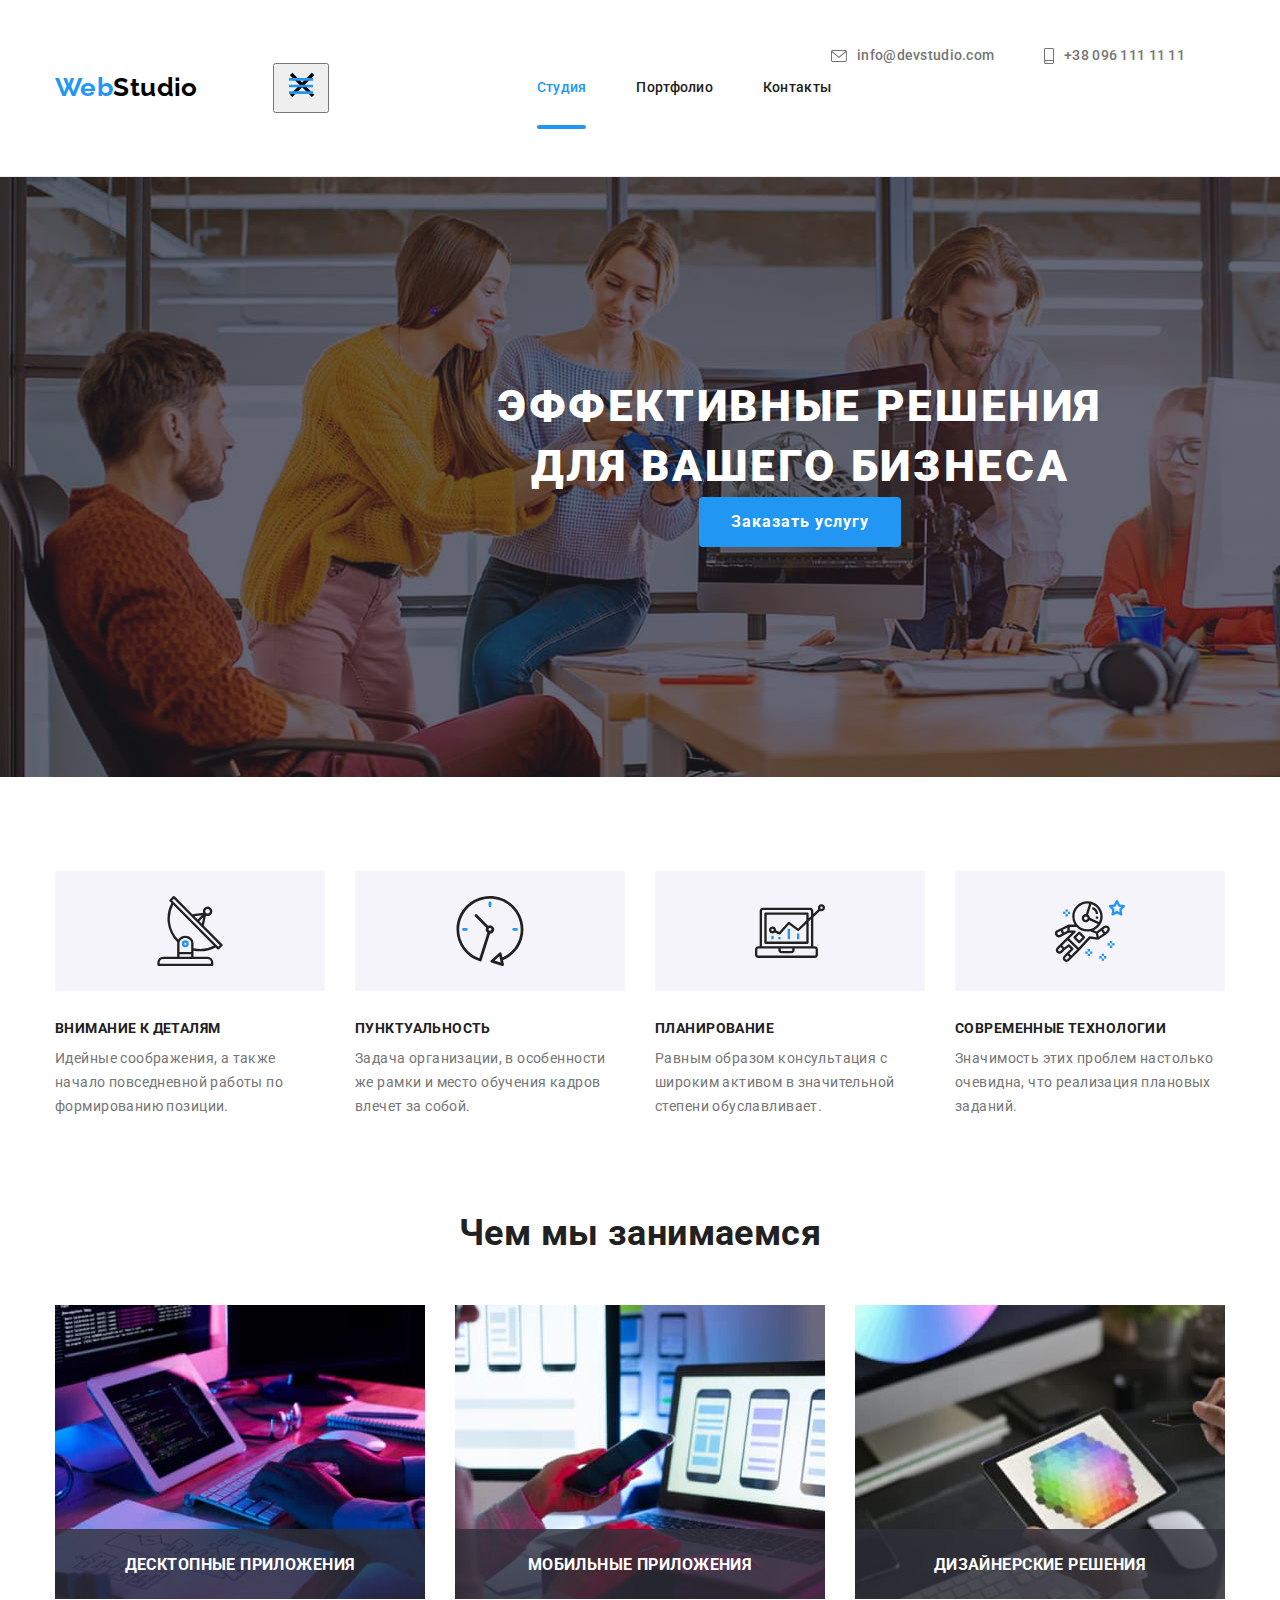
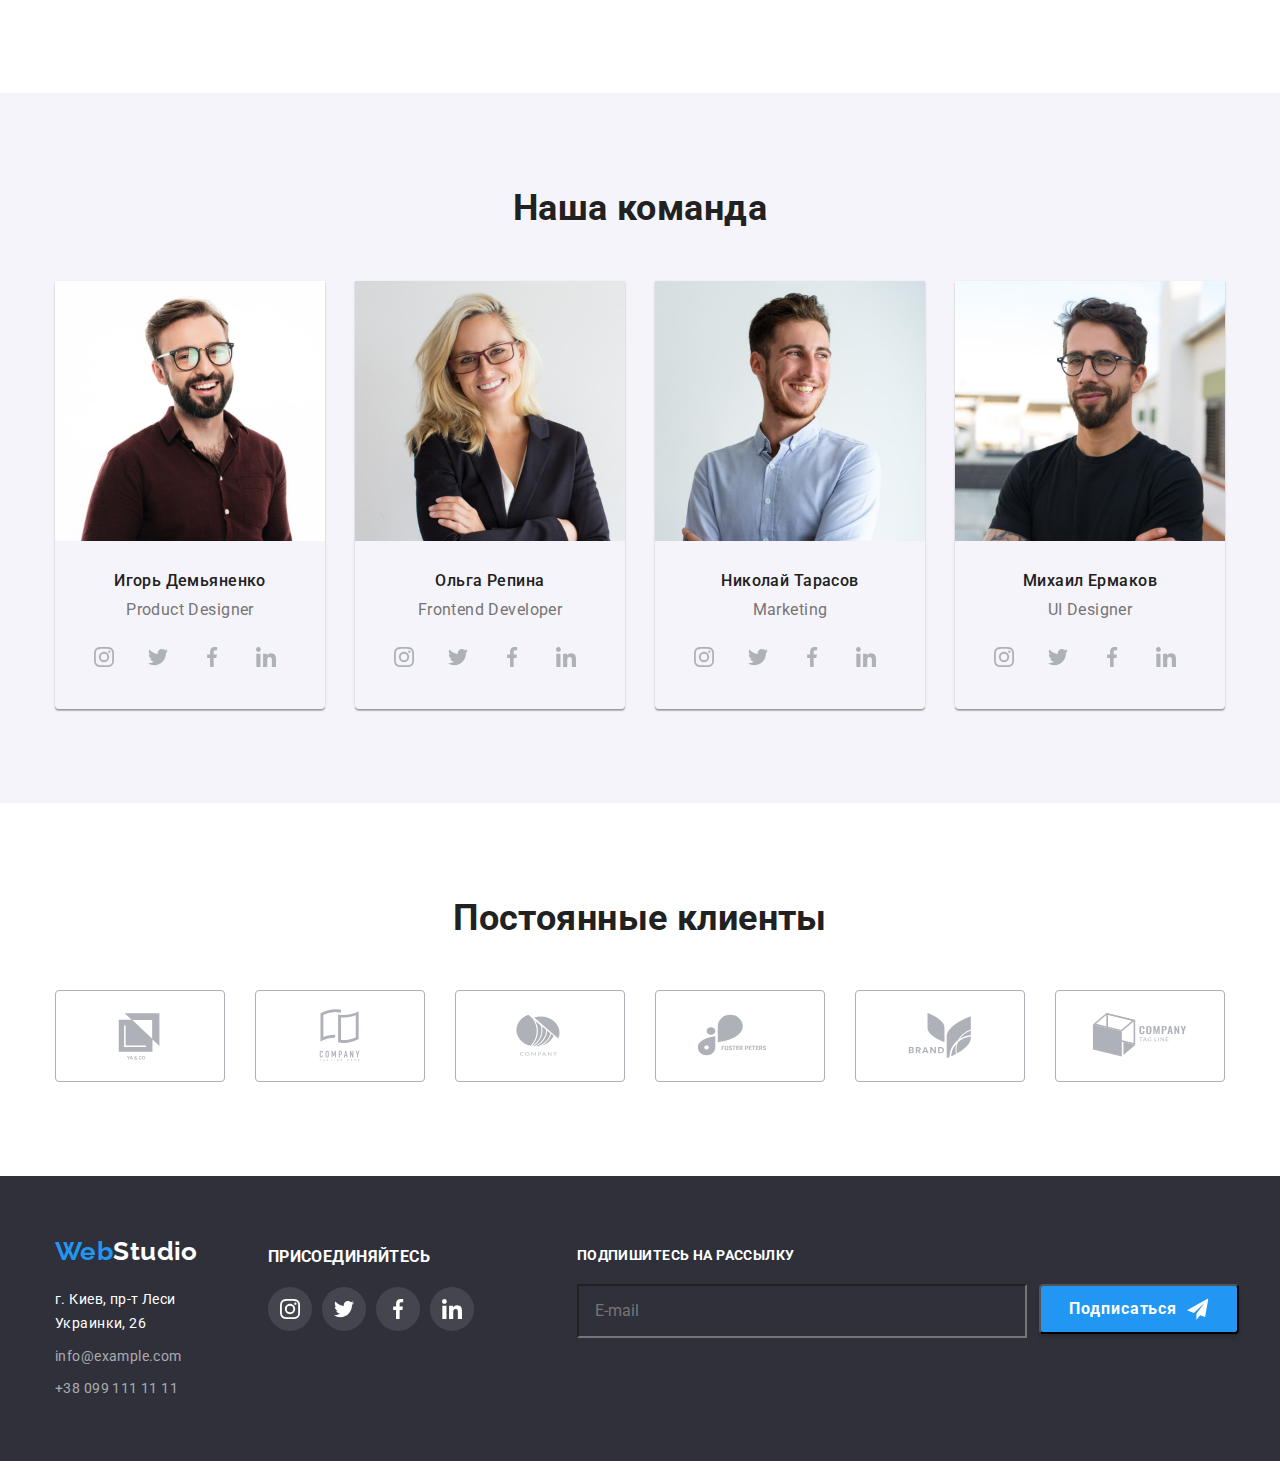
==== index.html @ 629bfd64 "8 task" ====
<!DOCTYPE html>
<html lang="ru">

<head> 
    <meta charset="UTF-8">
    <meta http-equiv="X-UA-Compatible" content="IE=edge">
    <meta name="viewport" content="width=device-width, initial-scale=1.0">
    <title>WEBsite</title>
    <link rel="preconnect" href="https://fonts.googleapis.com">
    <link rel="preconnect" href="https://fonts.gstatic.com" crossorigin>
    <link href="https://fonts.googleapis.com/css2?family=Raleway:wght@700&family=Roboto:wght@400;500;700;900&display=swap"
        rel="stylesheet">
    <link rel="stylesheet" href="./css/main.min.css">
</head>

<body>
    <!--Шапка сайта-->
    <header class="header">
        <div class="container main-nav">
        <nav class="subcontainer">
            <a href="/" class="logo">Web<span class="logo__abr">Studio</span></a>

            <button
            type="button"
            class="button__menu"
            aria-expanded="false"
            aria-controls="menu-container"
            data-menu-button
          >
            <svg
              width="40px"
              height="40px"
              aria-label="Переключатель мобильного меню"
            >
              <use class="icon-cross" href="./images/sprite.svg#icon-cross"></use>
              <use class="icon-menu" href="./images/sprite.svg#icon-menu"></use>
            </svg>
          </button>

          <div class="menu-container" id="menu-container" data-menu>
            <div class="navigation">
                <ul class="site-nav list">
                    <li class="site-nav__item"><a href="./index.html" class="site-nav__link site-nav__link--current">Студия</a></li>
                    <li class="site-nav__item"><a href="./portfolio.html" class="site-nav__link">Портфолио</a></li>
                    <li class="site-nav__item"><a href="/" class="site-nav__link">Контакты</a></li>
                </ul>
            </div>
            <div class="contacts">
                <ul class="auth-nav list">
                    <li class="auth-nav__item">
                        <a href="mailto:info@devstudio.com" class="auth-nav__contact">
                        <svg class="auth-nav__icon" width="16px" height="12px">
                         <use href="./images/sprite.svg#icon-envelope"></use>   
                        </svg>info@devstudio.com</a>
                    </li>
                    <li class="auth-nav__item">
                        <a href="tel:+380961111111" class="auth-nav__contact">
                        <svg class="auth-nav__icon" width="10px" height="16px">
                            <use href="./images/sprite.svg#icon-smartphone"></use>
                        </svg>+38 096 111 11 11</a>
                    </li>
                </ul>
            </div>
          </div>
        </nav>
        </div>
    </header>

    <!--Бизнесс главная-->
    <section class="slogan">
        <h1 class="slogan__title">Эффективные решения для вашего бизнеса</h1>
        <button type="button" class="button" data-modal-open>Заказать услугу</button>
        <div class="backdrop is-hidden" data-modal> 
        <div class="modal">
        <button class="modal-button" type="button" data-modal-close>
            <svg class="modal-icon" width="18px" heigh="18px">
                <use href="./images/sprite.svg#icon-cross"></use>
            </svg>
        </button>
        <form class="form"> 
            <b class="form__subject">Оставьте свои данные, мы вам перезвоним</b>
            <div class="field">
                <label for="name" class="field__label">Имя</label>
                    <input type="text" id="name" class="field__input" name="username">
                        <svg class="field__icon" width="18px" height="18px">
                            <use href="images/sprite.svg#icon-person"></use>
                        </svg>
            </div>
            <div class="field">
                <label for="phone" class="field__label">Телефон</label>
                <input type="tel" id="phone" class="field__input" name="phone">
                <svg class="field__icon" width="18px" height="18px">
                    <use href="images/sprite.svg#icon-phone-call"></use>
                </svg>
            </div>
            <div class="field">
                <label for="mail" class="field__label">Почта</label>
                <input type="email" id="mail" class="field__input" name="mail">
                <svg class="field__icon" width="18px" height="18px">
                    <use href="images/sprite.svg#icon-email-mail"></use>
                </svg>
            </div>
            <div class="comment">
                <label for="comment" class="comment__label">Комментарий</label>
                <textarea id="comment" name="comment" class="comment__comment" rows="100" placeholder="Введите текст"></textarea>
            </div>
            <div class="checkbox">
                <label class="checkbox__label">
                    <input type="checkbox" class="checkbox__input">
                        <svg class="checkbox__icon" width="16px" height="15px">
                            <use href="images/sprite.svg#icon-icon-check"></use>
                        </svg>
                    <span class="checkbox__comment">Соглашаюсь с рассылкой и принимаю <a href="./images/check-mark.svg">Условия договора</a> </span>
                </label>
            </div>
            <button type="submit" class="submit" >Отправить</button>
        </form>
        </div>
        </div>
    </section>

    <!--Преимущества-->
    <section class="section">
        <div class="container">
        <h2 class="section__title section__title--visually-hidden">Преимущества</h2>
        <ul class="list advantage">
            <li class="advantage__item">
                <div class="advantage__icons">
                    <svg class="advantage__icon" width="70px" height="70px">
                       <use href="./images//sprite.svg#icon-antenna"></use>
                    </svg>
                </div>
                <h3 class="section__subject">Внимание к деталям</h3>
                <p>Идейные соображения, а также начало повседневной работы по формированию позиции.</p>
            </li>
            <li class="advantage__item">
                <div class="advantage__icons">
                    <svg class="advantage__icon" width="70px" height="70px">
                        <use href="./images/sprite.svg#icon-clock"></use>
                    </svg>
                </div>
                <h3 class="section__subject">Пунктуальность</h3>
                <p>Задача организации, в особенности же рамки и место обучения кадров влечет за собой.</p>
            </li>
            <li class="advantage__item">
                <div class="advantage__icons">
                    <svg class="advantage__icon" width="70px" height="70px">
                        <use href="./images/sprite.svg#icon-diagram"></use>
                    </svg>
                </div>
                <h3 class="section__subject">Планирование</h3>
                <p>Равным образом консультация с широким активом в значительной степени обуславливает.</p>
            </li>
            <li class="advantage__item">
                <div class="advantage__icons">
                    <svg class="advantage__icon" width="70px" height="70px">
                        <use href="./images/sprite.svg#icon-astronaut"></use>
                    </svg>
                </div>
                <h3 class="section__subject">Современные технологии</h3>
                <p>Значимость этих проблем настолько очевидна, что реализация плановых заданий.</p>
            </li>
        </ul>
        </div>
    </section>

    <!--Виды деятельности-->
    <section class="section section--no-padding">
        <div class="container">  
        <h2 class="section__title">Чем мы занимаемся</h2>
        
        <ul class="list jobs">
            <li class="jobs__item">
                    <img srcset="./images/img.jpg 1x, ./images/img@2x.jpg 2x" alt="Персональный компьютер" width="370">
                    <h3 class="jobs__features">Десктопные приложения</h3>
            </li>
            <li class="jobs__item">
                    <img srcset="./images/img1.jpg 1x, ./images/img1@2x.jpg 2x" alt="Телефон" width="370">
                <h3 class="jobs__features">Мобильные приложения</h3>
            </li>
            <li class="jobs__item">
                    <img srcset="./images/img2.jpg 1x, ./images/img2@2x.jpg 2x" alt="Планшет" width="370">
                <h3 class="jobs__features">Дизайнерские решения</h3>
            </li>
        </ul>
        </div>
    </section>

    <!--Комманда-->
    <section class="section section--grey">
        <div class="container">
        <h2 class="section__title">Наша команда</h2> 
        <ul class="list team">
            <li class="team__item">
                <img srcset="./images/photo1.jpg 1x, ./images/photo1@2x.jpg 2x" alt="Мужчина в очках" width="270">
                <h3 class="team__name">Игорь Демьяненко</h3>
                <p class="team__text">Product Designer</p>
                <ul class="box list">
                        <li class="box__icon">
                        <a href="#" class="box__link"><svg class="box__pic" width="20px" height="20px">
                                   <use href="./images/sprite.svg#icon-instagram"></use>
                                </svg></a>
                        </li>
                        <li class="box__icon">
                            <a href="#" class="box__link"><svg class="box__pic" width="20px" height="20px">
                                    <use href="./images/sprite.svg#icon-twitter"></use>
                                </svg></a>
                        </li>
                        <li class="box__icon">
                            <a href="#" class="box__link"><svg class="box__pic" width="20px" height="20px">
                                    <use href="./images/sprite.svg#icon-facebook"></use>
                                </svg></a>
                        </li>
                        <li class="box__icon">
                            <a href="#" class="box__link"><svg class="box__pic" width="20px" height="20px">
                                    <use href="./images/sprite.svg#icon-linkedin-1"></use>
                                </svg></a>
                        </li>
                </ul>
            </li>
            <li class="team__item">
                <img srcset="./images/photo2.jpg 1x, ./images/photo2@2x.jpg 2x" alt="Девушка" width="270">
                <h3 class="team__name">Ольга Репина</h3>
                <p class="team__text">Frontend Developer</p>
                <ul class="box list">
                    <li class="box__icon">
                        <a href="#" class="box__link"><svg class="box__pic" width="20px" height="20px">
                                <use href="./images/sprite.svg#icon-instagram"></use>
                            </svg></a>
                    </li>
                    <li class="box__icon">
                        <a href="#" class="box__link"><svg class="box__pic" width="20px" height="20px">
                                <use href="./images/sprite.svg#icon-twitter"></use>
                            </svg></a>
                    </li>
                    <li class="box__icon">
                        <a href="#" class="box__link"><svg class="box__pic" width="20px" height="20px">
                                <use href="./images/sprite.svg#icon-facebook"></use>
                            </svg></a>
                    </li>
                    <li class="box__icon">
                        <a href="#" class="box__link"><svg class="box__pic" width="20px" height="20px">
                                <use href="./images/sprite.svg#icon-linkedin-1"></use>
                            </svg></a>
                    </li>
                </ul>
            </li>
            <li class="team__item">
                <img srcset="./images/photo3.jpg 1x, ./images/photo3@2x.jpg 2x" alt="Улыбающийся парень" width="270">
                <h3 class="team__name">Николай Тарасов</h3>
                <p class="team__text">Marketing</p>
                <ul class="box list">
                    <li class="box__icon">
                        <a href="#" class="box__link"><svg class="box__pic" width="20px" height="20px">
                                <use href="./images/sprite.svg#icon-instagram"></use>
                            </svg></a>
                    </li>
                    <li class="box__icon">
                        <a href="#" class="box__link"><svg class="box__pic" width="20px" height="20px">
                                <use href="./images/sprite.svg#icon-twitter"></use>
                            </svg></a>
                    </li>
                    <li class="box__icon">
                        <a href="#" class="box__link"><svg class="box__pic" width="20px" height="20px">
                                <use href="./images/sprite.svg#icon-facebook"></use>
                            </svg></a>
                    </li>
                    <li class="box__icon">
                        <a href="#" class="box__link"><svg class="box__pic" width="20px" height="20px">
                                <use href="./images/sprite.svg#icon-linkedin-1"></use>
                            </svg></a>
                    </li>
                </ul>
            </li>
            <li class="team__item">
                <img srcset="./images/photo4.jpg 1x, ./images/photo4@2x.jpg 2x" alt="Парень" width="270">
                <h3 class="team__name">Михаил Ермаков</h3>
                <p class="team__text">UI Designer</p>
                <ul class="box list">
                    <li class="box__icon">
                        <a href="#" class="box__link"><svg class="box__pic" width="20px" height="20px">
                                <use href="./images/sprite.svg#icon-instagram"></use>
                            </svg></a>
                    </li>
                    <li class="box__icon">
                        <a href="#" class="box__link"><svg class="box__pic" width="20px" height="20px">
                                <use href="./images/sprite.svg#icon-twitter"></use>
                            </svg></a>
                    </li>
                    <li class="box__icon">
                        <a href="#" class="box__link"><svg class="box__pic" width="20px" height="20px">
                                <use href="./images/sprite.svg#icon-facebook"></use>
                            </svg></a>
                    </li>
                    <li class="box__icon">
                        <a href="#" class="box__link"><svg class="box__pic" width="20px" height="20px">
                                <use href="./images/sprite.svg#icon-linkedin-1"></use>
                            </svg></a>
                    </li>
                </ul>
            </li>
        </ul>
        </div>
    </section>

    <!--Постоянные клиенты-->
<section class="section">
    <div class="container">
        <h2 class="section__title">Постоянные клиенты</h2>
        <ul class="clients list">
            <li class="clients__icon">
                <a href="#" class="clients__link"><svg class="clients__pic" width="106px" height="60px">
                   <use href="./images/sprite.svg#icon-Logo"></use>
                </svg></a></li>
            <li class="clients__icon">
                <a href="#" class="clients__link"><svg class="clients__pic" width="106px" height="60px">
                    <use href="./images/sprite.svg#icon-Logo-1"></use>
                </svg></a></li>
            <li class="clients__icon">
                <a href="#" class="clients__link"><svg class="clients__pic" width="106px" height="60px">
                    <use href="./images/sprite.svg#icon-Logo-2"></use>
                </svg></a></li>
            <li class="clients__icon">
                <a href="#" class="clients__link"><svg class="clients__pic" width="106px" height="60px">
                    <use href="./images/sprite.svg#icon-Logo-3"></use>
                </svg></a></li>
            <li class="clients__icon">
                <a href="#" class="clients__link"><svg class="clients__pic" width="106px" height="60px">
                    <use href="./images/sprite.svg#icon-Logo-4"></use>
                </svg></a></li>
            <li class="clients__icon">
                <a href="#" class="clients__link"><svg class="clients__pic" width="106px" height="60px">
                    <use href="./images/sprite.svg#icon-Logo-5"></use>
                </svg></a></li>
        </ul>
    </div>
</section>

    <!--Футер-->
    <footer class="footer">
        <div class="container container--full">
            <div class="wrapper">
        <nav class="footer__nav">
            <a href="/" class="logo">Web<span class="logo__abr logo__abr--white">Studio</span></a>
        </nav>
        <address class="footer__details">
            г. Киев, пр-т Леси Украинки, 26
            <ul class="info list">
                <li class="info__item">
                    <a href="mailto:info@example.com" class="info__details">info@example.com</a>
                </li>
                <li class="info__item">
                    <a href="tel:+380991111111" class="info__details">+38 099 111 11 11</a>
                </li>
            </ul>
        </address>
    </div>
<div class="footer-subcontainer">
    <h3 class="footer__title">присоединяйтесь</h3>
    <div class="footer-icons">
    <ul class="footer-box list">
        <li class="footer-box__icon">
            <a href="#" class="footer-box__link"><svg class="footer-box__pic" width="20px" height="20px">
                    <use href="./images/sprite.svg#icon-instagram"></use>
                </svg></a>
        </li>
        <li class="footer-box__icon">
            <a href="#" class="footer-box__link"><svg class="footer-box__pic" width="20px" height="20px">
                    <use href="./images/sprite.svg#icon-twitter"></use>
                </svg></a>
        </li>
        <li class="footer-box__icon">
            <a href="#" class="footer-box__link"><svg class="footer-box__pic" width="20px" height="20px">
                    <use href="./images/sprite.svg#icon-facebook"></use>
                </svg></a>
        </li>
        <li class="footer-box__icon">
            <a href="#" class="footer-box__link"><svg class="footer-box__pic" width="20px" height="20px">
                    <use href="./images/sprite.svg#icon-linkedin-1"></use>
                </svg></a>
        </li>
    </ul>
    </div>
    </div>
        <form class="form-footer">
            <div class="form-label">
            <b class="form-footer__title">Подпишитесь на рассылку</b>
            <input type="email" class="form-footer__mail" placeholder="E-mail" autocomplete="email">
            </div>
            <button type="submit" class="form-footer__button">Подписаться
                <svg class="form-footer__icon" width="24px" height="24px">
                    <use href="./images/sprite.svg#icon-icon-send"></use>
                </svg>
            </button>
        </form>
        </div>
    </footer>
    <script src="./js/modal.js"></script>
    <script src="./js/mobile-menu.js"></script>
</body>
 
</html>
---- css/main.min.css ----
/*! modern-normalize v1.1.0 | MIT License | https://github.com/sindresorhus/modern-normalize */*,::before,::after{-webkit-box-sizing:border-box;box-sizing:border-box}html{line-height:1.15;-webkit-text-size-adjust:100%;-moz-tab-size:4;-o-tab-size:4;tab-size:4}body{margin:0;font-family:system-ui,-apple-system,"Segoe UI",Roboto,Helvetica,Arial,sans-serif,"Apple Color Emoji","Segoe UI Emoji"}hr{height:0;color:inherit}abbr[title]{-webkit-text-decoration:underline dotted;text-decoration:underline dotted}b,strong{font-weight:bolder}code,kbd,samp,pre{font-family:ui-monospace, SFMono-Regular, Consolas, 'Liberation Mono', Menlo, monospace;font-size:1em}small{font-size:80%}sub,sup{font-size:75%;line-height:0;position:relative;vertical-align:baseline}sub{bottom:-0.25em}sup{top:-0.5em}table{text-indent:0;border-color:inherit}button,input,optgroup,select,textarea{font-family:inherit;font-size:100%;line-height:1.15;margin:0}button,select{text-transform:none}button,[type='button'],[type='reset'],[type='submit']{-webkit-appearance:button}::-moz-focus-inner{border-style:none;padding:0}:-moz-focusring{outline:1px dotted ButtonText}:-moz-ui-invalid{box-shadow:none}legend{padding:0}progress{vertical-align:baseline}::-webkit-inner-spin-button,::-webkit-outer-spin-button{height:auto}[type='search']{-webkit-appearance:textfield;outline-offset:-2px}::-webkit-search-decoration{-webkit-appearance:none}::-webkit-file-upload-button{-webkit-appearance:button;font:inherit}summary{display:list-item}:root{--primary-text-color: #757575;--primary-white-color: #ffffff;--focus-color: #2196f3;--accent-color: #212121;--background-secondary: #f5f4fa;--icon-color: #afb1b8;--timing-function: cubic-bezier(0.4, 0, 0.2, 1)}.list{list-style:none;padding:0;margin:0}h1,h2,h3,h4,h5,h6,p{margin:0}body{color:var(--primary-text-color);background-color:var(--primary-white-color);font-family:Roboto, sans-serif;font-size:14px;line-height:1.7;letter-spacing:0.03em}img{display:block;max-width:100%;height:auto}.section{padding:94px 0}.section--no-padding{padding-top:0px}@media screen and (max-width: 1200px){.section--no-padding{display:none}}.section--grey{background-color:var(--background-secondary)}.section__subject{margin-bottom:10px;color:var(--accent-color);font-weight:700;font-size:14px;line-height:1.14;text-transform:uppercase}.section__title{margin-bottom:30px;color:var(--accent-color);font-weight:700;font-size:36px;line-height:1.2;text-align:center}@media screen and (min-width: 1200px){.section__title{margin-bottom:50px}}.section__title--visually-hidden{position:absolute;width:1px;height:1px;margin:-1px;border:0;padding:0;clip:rect(0 0 0 0);overflow:hidden}.item{background-color:var(--primary-white-color)}.container{padding-left:15px;padding-right:15px;margin:0 auto}@media screen and (min-width: 480px){.container{width:480px}}@media screen and (min-width: 768px){.container{width:768px}}@media screen and (min-width: 1200px){.container{width:1200px}}.container--full{text-align:center}@media screen and (min-width: 1200px){.container--full{display:-webkit-box;display:-webkit-flex;display:-ms-flexbox;display:flex;text-align:start}}.logo{color:var(--focus-color);font-family:Raleway;font-weight:700;font-size:26px;line-height:1.2;text-decoration:none}.logo__abr{color:#000000}.logo__abr--white{color:var(--primary-white-color)}.header{border-bottom:1px solid #ececec}.main-nav{display:-webkit-box;display:-webkit-flex;display:-ms-flexbox;display:flex;-webkit-box-align:center;-webkit-align-items:center;-ms-flex-align:center;align-items:center}.site-nav,.auth-nav{display:-webkit-box;display:-webkit-flex;display:-ms-flexbox;display:flex;-webkit-box-align:center;-webkit-align-items:center;-ms-flex-align:center;align-items:center}.subcontainer{display:-webkit-box;display:-webkit-flex;display:-ms-flexbox;display:flex;-webkit-box-pack:justify;-webkit-justify-content:space-between;-ms-flex-pack:justify;justify-content:space-between;-webkit-box-flex:1;-webkit-flex-grow:1;-ms-flex-positive:1;flex-grow:1;-webkit-box-align:center;-webkit-align-items:center;-ms-flex-align:center;align-items:center}.site-nav{margin-left:93px}.site-nav__item:not(:last-child){margin-right:50px}.auth-nav{margin-left:auto}.auth-nav__item:not(:last-child){margin-right:50px}.site-nav__link{display:block;padding-top:32px;padding-bottom:32px;color:var(--accent-color);font-weight:500;line-height:1.14;letter-spacing:0.02em;text-decoration:none;-webkit-transition:color 250ms var(--timing-function);-o-transition:color 250ms var(--timing-function);transition:color 250ms var(--timing-function)}.site-nav__link:hover,.site-nav__link:focus{color:var(--focus-color)}.auth-nav__contact{display:-webkit-box;display:-webkit-flex;display:-ms-flexbox;display:flex;color:var(--primary-text-color);font-weight:500;line-height:1.14;letter-spacing:0.02em;text-decoration:none;-webkit-box-align:center;-webkit-align-items:center;-ms-flex-align:center;align-items:center;-webkit-transition:color 250ms var(--timing-function);-o-transition:color 250ms var(--timing-function);transition:color 250ms var(--timing-function)}.auth-nav__contact:hover,.auth-nav__contact:focus{color:var(--focus-color)}.auth-nav__icon{margin-right:10px;fill:#757575;-webkit-transition:fill 250ms var(--timing-function);-o-transition:fill 250ms var(--timing-function);transition:fill 250ms var(--timing-function)}.auth-nav__contact:hover .auth-nav__icon,.auth-nav__contact:focus .auth-nav__icon{fill:var(--focus-color)}.site-nav__link--current{position:relative;color:var(--focus-color)}.site-nav__link--current::after{content:'';display:block;width:100%;height:4px;background-color:#2196f3;-webkit-border-radius:2px;border-radius:2px;position:absolute;bottom:-1px}.slogan{margin-left:auto;margin-right:auto;background-image:-webkit-gradient(linear, left top, right top, from(rgba(47,48,58,0.4)), to(rgba(47,48,58,0.4))),url(../images/hero.jpg);background-image:-webkit-linear-gradient(left, rgba(47,48,58,0.4), rgba(47,48,58,0.4)),url(../images/hero.jpg);background-image:-o-linear-gradient(left, rgba(47,48,58,0.4), rgba(47,48,58,0.4)),url(../images/hero.jpg);background-image:linear-gradient(to right, rgba(47,48,58,0.4), rgba(47,48,58,0.4)),url(../images/hero.jpg);background-repeat:no-repeat;-webkit-background-size:cover;background-size:cover;background-position:center;padding:118px 0;color:var(--primary-white-color);text-align:center;width:480px;height:400px}@media (min-device-pixel-ratio: 2), (-webkit-min-device-pixel-ratio: 2), (-o-min-device-pixel-ratio: 2/1), (min-resolution: 192dpi), (min-resolution: 2dppx){.slogan{background-color:linear-gradient(to right, rgba(47,48,58,0.4), rgba(47,48,58,0.4)),url(../images/hero@2x.jpg)}}@media screen and (min-width: 768px){.slogan{width:768px;height:400px}}@media screen and (min-width: 1200px){.slogan{width:1600px;height:600px;padding:200px 0}}.slogan__title{margin-bottom:30px;font-weight:900;font-size:44px;line-height:1.36;text-align:center;letter-spacing:0.06em;text-transform:uppercase;max-width:696px;margin:0 auto}.button{border:none;padding:10px 32px;-webkit-border-radius:4px;border-radius:4px;min-width:200px;color:var(--primary-white-color);background-color:var(--focus-color);font-weight:700;font-size:16px;line-height:1.9;text-align:center;letter-spacing:0.06em;cursor:pointer;-webkit-transition:background-color 250ms var(--timing-function);-o-transition:background-color 250ms var(--timing-function);transition:background-color 250ms var(--timing-function)}.button:hover{background-color:#188ce8}.backdrop{position:fixed;top:0;left:0;width:100vw;height:100vh;background-color:rgba(0,0,0,0.2);opacity:1;scale:1;-webkit-transition:opacity 250ms var(--timing-function),scale 250ms var(--timing-function);-o-transition:opacity 250ms var(--timing-function),scale 250ms var(--timing-function);transition:opacity 250ms var(--timing-function),scale 250ms var(--timing-function)}.backdrop.is-hidden{opacity:0;scale:0;pointer-events:none}.modal{position:absolute;top:50%;left:50%;-webkit-transform:translate(-50%, -50%);-ms-transform:translate(-50%, -50%);transform:translate(-50%, -50%);min-height:581px;min-width:528px;background:var(--primary-white-color);-webkit-box-shadow:0px 1px 3px rgba(0,0,0,0.12),0px 1px 1px rgba(0,0,0,0.14),0px 2px 1px rgba(0,0,0,0.2);box-shadow:0px 1px 3px rgba(0,0,0,0.12),0px 1px 1px rgba(0,0,0,0.14),0px 2px 1px rgba(0,0,0,0.2);-webkit-border-radius:4px;border-radius:4px;padding:40px 39px 40px 41px}.modal-button{display:-webkit-box;display:-webkit-flex;display:-ms-flexbox;display:flex;-webkit-box-align:center;-webkit-align-items:center;-ms-flex-align:center;align-items:center;position:absolute;width:30px;height:30px;top:8px;right:8px;-webkit-border-radius:50%;border-radius:50%;border:1px solid rgba(0,0,0,0.1);color:#000000;background-color:var(--primary-white-color)}.modal-icon{fill:#000000;-webkit-transition:fill 250ms cubic-bezier(0.4, 0, 0.2, 1);-o-transition:fill 250ms cubic-bezier(0.4, 0, 0.2, 1);transition:fill 250ms cubic-bezier(0.4, 0, 0.2, 1)}.modal-button:focus>.modal-icon,.modal-button:hover>.modal-icon{fill:#2196f3}.form{display:block}.form__subject{font-size:20px;line-height:1.15;text-align:center;color:#212121;margin-bottom:12px}.field{display:-webkit-box;display:-webkit-flex;display:-ms-flexbox;display:flex;-webkit-box-orient:vertical;-webkit-box-direction:normal;-webkit-flex-direction:column;-ms-flex-direction:column;flex-direction:column;-webkit-box-align:start;-webkit-align-items:flex-start;-ms-flex-align:start;align-items:flex-start;position:relative;margin-bottom:10px}.field__label{font-size:12px;line-height:1.16;letter-spacing:0.01em;color:#757575;margin-bottom:4px}.field__input{width:100%;padding-top:11px;padding-bottom:11px;padding-left:42px;border:1px solid rgba(33,33,33,0.2);-webkit-box-sizing:border-box;box-sizing:border-box;-webkit-border-radius:4px;border-radius:4px}.field:focus-within>.field__input{border-color:#2196f3;outline:inherit}.field__icon{position:absolute;top:50%;left:12px}.field:focus-within>.field__icon{fill:#2196f3}.comment{display:-webkit-box;display:-webkit-flex;display:-ms-flexbox;display:flex;-webkit-box-orient:vertical;-webkit-box-direction:normal;-webkit-flex-direction:column;-ms-flex-direction:column;flex-direction:column;-webkit-box-align:start;-webkit-align-items:flex-start;-ms-flex-align:start;align-items:flex-start;margin-bottom:20px}.comment__comment{display:block;width:100%;padding:12px 16px;border:1px solid rgba(33,33,33,0.2);-webkit-box-sizing:border-box;box-sizing:border-box;-webkit-border-radius:4px;border-radius:4px}.comment:focus-within>.comment__comment{border-color:#2196f3;outline:inherit}textarea[placeholder='Введите текст']{font-family:Roboto;font-style:normal;font-weight:normal;font-size:12px;line-height:1.17px;letter-spacing:0.01em;color:rgba(117,117,117,0.5)}.checkbox{margin-bottom:30px}.checkbox__comment{color:#757575;margin-bottom:30px}.checkbox__input{position:absolute;width:1px;height:1px;margin:-1px;border:0;padding:0;clip:rect(0 0 0 0);overflow:hidden}.submit{padding-top:10px;padding-bottom:10px;padding-right:55px;padding-left:56px;max-width:200px;background-color:var(--focus-color);color:var(--primary-white-color);letter-spacing:0.06em;font-weight:700;font-size:16px;line-height:1.9;text-align:center;-webkit-border-radius:4px;border-radius:4px;border:none;-webkit-box-shadow:0px 4px 4px rgba(0,0,0,0.15);box-shadow:0px 4px 4px rgba(0,0,0,0.15);-webkit-transition:background-color 250ms cubic-bezier(0.4, 0, 0.2, 1);-o-transition:background-color 250ms cubic-bezier(0.4, 0, 0.2, 1);transition:background-color 250ms cubic-bezier(0.4, 0, 0.2, 1)}.submit:focus,.submit:hover{background-color:#188ce8}.checkbox__icon{display:inline-block;width:16px;height:15px;border:2px solid #212121;-webkit-border-radius:2px;border-radius:2px;margin-right:8px;margin-left:12px;-webkit-transition:background-color 250ms cubic-bezier(0.4, 0, 0.2, 1);-o-transition:background-color 250ms cubic-bezier(0.4, 0, 0.2, 1);transition:background-color 250ms cubic-bezier(0.4, 0, 0.2, 1)}.checkbox__input:checked+.checkbox__icon{background-color:#2196f3;border:0.2px solid #ffffff}.advantage{display:-webkit-box;display:-webkit-flex;display:-ms-flexbox;display:flex;-webkit-flex-wrap:wrap;-ms-flex-wrap:wrap;flex-wrap:wrap}.advantage__item:not(:last-child){margin-right:30px}.advantage__item{width:270px}.advantage__icons{display:-webkit-box;display:-webkit-flex;display:-ms-flexbox;display:flex;-webkit-box-align:center;-webkit-align-items:center;-ms-flex-align:center;align-items:center;-webkit-box-pack:center;-webkit-justify-content:center;-ms-flex-pack:center;justify-content:center;margin-bottom:30px;padding:25px 100px;background-color:var(--background-secondary)}.jobs{display:-webkit-box;display:-webkit-flex;display:-ms-flexbox;display:flex;-webkit-flex-wrap:wrap;-ms-flex-wrap:wrap;flex-wrap:wrap}.jobs__features{position:absolute;bottom:0;right:0;left:0;padding-top:27px;padding-bottom:27px;font-weight:700;line-height:1.14;text-transform:uppercase;color:var(--primary-white-color);background-color:rgba(47,48,58,0.8);width:100%;height:70px;text-align:center}.jobs__item{position:relative}.jobs__item:not(:last-child){margin-right:30px}.team{display:-webkit-box;display:-webkit-flex;display:-ms-flexbox;display:flex;-webkit-flex-wrap:wrap;-ms-flex-wrap:wrap;flex-wrap:wrap}.team__name{margin-top:30px;margin-bottom:10px;color:var(--accent-color);font-weight:500;font-size:16px;line-height:1.2;text-align:center}.team__text{margin-bottom:16px;font-size:16px;line-height:1.2;text-align:center}.team__item{width:270px;-webkit-box-shadow:0px 1px 3px rgba(0,0,0,0.12),0px 1px 1px rgba(0,0,0,0.14),0px 2px 1px rgba(0,0,0,0.2);box-shadow:0px 1px 3px rgba(0,0,0,0.12),0px 1px 1px rgba(0,0,0,0.14),0px 2px 1px rgba(0,0,0,0.2);-webkit-border-radius:0px 0px 4px 4px;border-radius:0px 0px 4px 4px}@media screen and (min-width: 480px){.team__item{width:450px}}@media screen and (min-width: 768px){.team__item{width:354px}}@media screen and (min-width: 1200px){.team__item{width:270px}}.team__item:not(:last-child){margin-right:30px}.box{display:-webkit-box;display:-webkit-flex;display:-ms-flexbox;display:flex;-webkit-box-align:center;-webkit-align-items:center;-ms-flex-align:center;align-items:center;-webkit-box-pack:center;-webkit-justify-content:center;-ms-flex-pack:center;justify-content:center;margin-bottom:30px}.box__link{display:-webkit-box;display:-webkit-flex;display:-ms-flexbox;display:flex;width:44px;height:44px;-webkit-border-radius:50%;border-radius:50%;-webkit-box-align:center;-webkit-align-items:center;-ms-flex-align:center;align-items:center;-webkit-box-pack:center;-webkit-justify-content:center;-ms-flex-pack:center;justify-content:center;-webkit-transition:background-color 250ms var(--timing-function);-o-transition:background-color 250ms var(--timing-function);transition:background-color 250ms var(--timing-function)}.box__link:not(last-child){margin-right:10px}.box__link:hover,.box__link:focus{background-color:var(--focus-color)}.box__pic{fill:var(--icon-color);-webkit-transition:fill 250ms var(--timing-function);-o-transition:fill 250ms var(--timing-function);transition:fill 250ms var(--timing-function)}.box__link:hover .box__pic,.box__link:focus .box__pic{fill:var(--primary-white-color)}.clients{display:block;display:-webkit-box;display:-webkit-flex;display:-ms-flexbox;display:flex;-webkit-box-align:center;-webkit-align-items:center;-ms-flex-align:center;align-items:center;-webkit-box-pack:justify;-webkit-justify-content:space-between;-ms-flex-pack:justify;justify-content:space-between;-webkit-flex-wrap:wrap;-ms-flex-wrap:wrap;flex-wrap:wrap}.clients__link{display:-webkit-inline-box;display:-webkit-inline-flex;display:-ms-inline-flexbox;display:inline-flex;-webkit-box-align:center;-webkit-align-items:center;-ms-flex-align:center;align-items:center;-webkit-box-pack:center;-webkit-justify-content:center;-ms-flex-pack:center;justify-content:center;border:1px solid #afb1b8;-webkit-border-radius:4px;border-radius:4px;width:210px;height:92px;-webkit-transition:border-color 250ms var(--timing-function);-o-transition:border-color 250ms var(--timing-function);transition:border-color 250ms var(--timing-function)}@media screen and (min-width: 768px){.clients__link{width:226px}}@media screen and (min-width: 1200px){.clients__link{width:170px}}.clients__link:hover,.clients__link:focus{border-color:var(--focus-color)}.clients__pic{fill:var(--icon-color);-webkit-transition:fill 250ms var(--timing-function);-o-transition:fill 250ms var(--timing-function);transition:fill 250ms var(--timing-function)}.clients__link:hover .clients__pic,.clients__link:focus .clients__pic{fill:var(--focus-color)}.footer{background-color:#2f303a}.footer__details{color:var(--primary-white-color);font-style:normal}.footer__nav{margin-bottom:20px}.footer__title{font-weight:700;line-height:1.14;text-transform:uppercase;color:var(--primary-white-color);margin-bottom:20px}.wrapper{padding-top:60px;padding-bottom:60px}.info__details{color:rgba(255,255,255,0.6);text-decoration:none;-webkit-transition:color 250ms var(--timing-function);-o-transition:color 250ms var(--timing-function);transition:color 250ms var(--timing-function)}.info__details:hover,.info__details:focus{color:var(--focus-color)}.info{margin-top:9px}.info__item{margin-top:9px}@media screen and (min-width: 1200px){.footer-subcontainer{margin-left:70px;margin-top:72px}}.footer-box{display:-webkit-box;display:-webkit-flex;display:-ms-flexbox;display:flex;-webkit-box-align:center;-webkit-align-items:center;-ms-flex-align:center;align-items:center;-webkit-box-pack:center;-webkit-justify-content:center;-ms-flex-pack:center;justify-content:center}.footer-box__pic{fill:var(--primary-white-color)}.footer-box__icon:not(last-child){margin-right:10px}.footer-box__link{display:-webkit-box;display:-webkit-flex;display:-ms-flexbox;display:flex;-webkit-box-align:center;-webkit-align-items:center;-ms-flex-align:center;align-items:center;-webkit-box-pack:center;-webkit-justify-content:center;-ms-flex-pack:center;justify-content:center;width:44px;height:44px;background-color:rgba(255,255,255,0.1);-webkit-border-radius:50%;border-radius:50%;-webkit-transition:background-color 250ms var(--timing-function);-o-transition:background-color 250ms var(--timing-function);transition:background-color 250ms var(--timing-function)}.footer-box__link:hover,.footer-box__link:focus{background-color:var(--focus-color)}.form-footer{padding-top:72px}@media screen and (min-width: 1200px){.form-footer{display:-webkit-box;display:-webkit-flex;display:-ms-flexbox;display:flex;margin-left:93px}}.form-footer__title{line-height:1.14;text-transform:uppercase;color:var(--primary-white-color);margin-bottom:20px}.form-footer__mail{padding-top:15px;padding-bottom:15px;padding-left:16px;max-width:450px;background-color:#2f303a;font-size:16px;line-height:1.25;color:rgba(255,255,255,0.6)}@media screen and (min-width: 1200px){.form-footer__mail{width:450px}}.form-footer__button{display:-webkit-box;display:-webkit-flex;display:-ms-flexbox;display:flex;-webkit-box-pack:center;-webkit-justify-content:center;-ms-flex-pack:center;justify-content:center;-webkit-box-align:center;-webkit-align-items:center;-ms-flex-align:center;align-items:center;margin-left:140px;margin-top:20px;padding:10px 28px;max-width:200px;height:50px;font-weight:700;font-size:16px;line-height:1.9;letter-spacing:0.06em;color:#ffffff;background:#2196f3;-webkit-box-shadow:0px 4px 4px rgba(0,0,0,0.15);box-shadow:0px 4px 4px rgba(0,0,0,0.15);-webkit-border-radius:4px;border-radius:4px;-webkit-align-self:center;-ms-flex-item-align:center;align-self:center}@media screen and (min-width: 1200px){.form-footer__button{-webkit-align-self:normal;-ms-flex-item-align:normal;-ms-grid-row-align:normal;align-self:normal;margin-left:12px;margin-top:36px}}.form-footer__icon{margin-left:10px}.form-label{display:-webkit-box;display:-webkit-flex;display:-ms-flexbox;display:flex;-webkit-box-orient:vertical;-webkit-box-direction:normal;-webkit-flex-direction:column;-ms-flex-direction:column;flex-direction:column}.menu-button{display:-webkit-inline-box;display:-webkit-inline-flex;display:-ms-inline-flexbox;display:inline-flex;margin:0;padding:0;border:none;background-color:transparent;margin:10px}@media screen and (min-width: 768px){.menu-button{display:none}}.menu-button .icon-cross{display:none}.menu-button.is-open .icon-cross{display:block}.menu-button.is-open .icon-menu{display:none}.menu-container{background-color:white;padding:48px 40px}@media screen and (max-width: 767px){.menu-container{display:none;position:absolute;top:100%;left:0;width:100%}.menu-container.is-open{display:block}}@media screen and (min-width: 768px){.menu-container{display:-webkit-box;display:-webkit-flex;display:-ms-flexbox;display:flex}}
/*# sourceMappingURL=main.min.css.map */
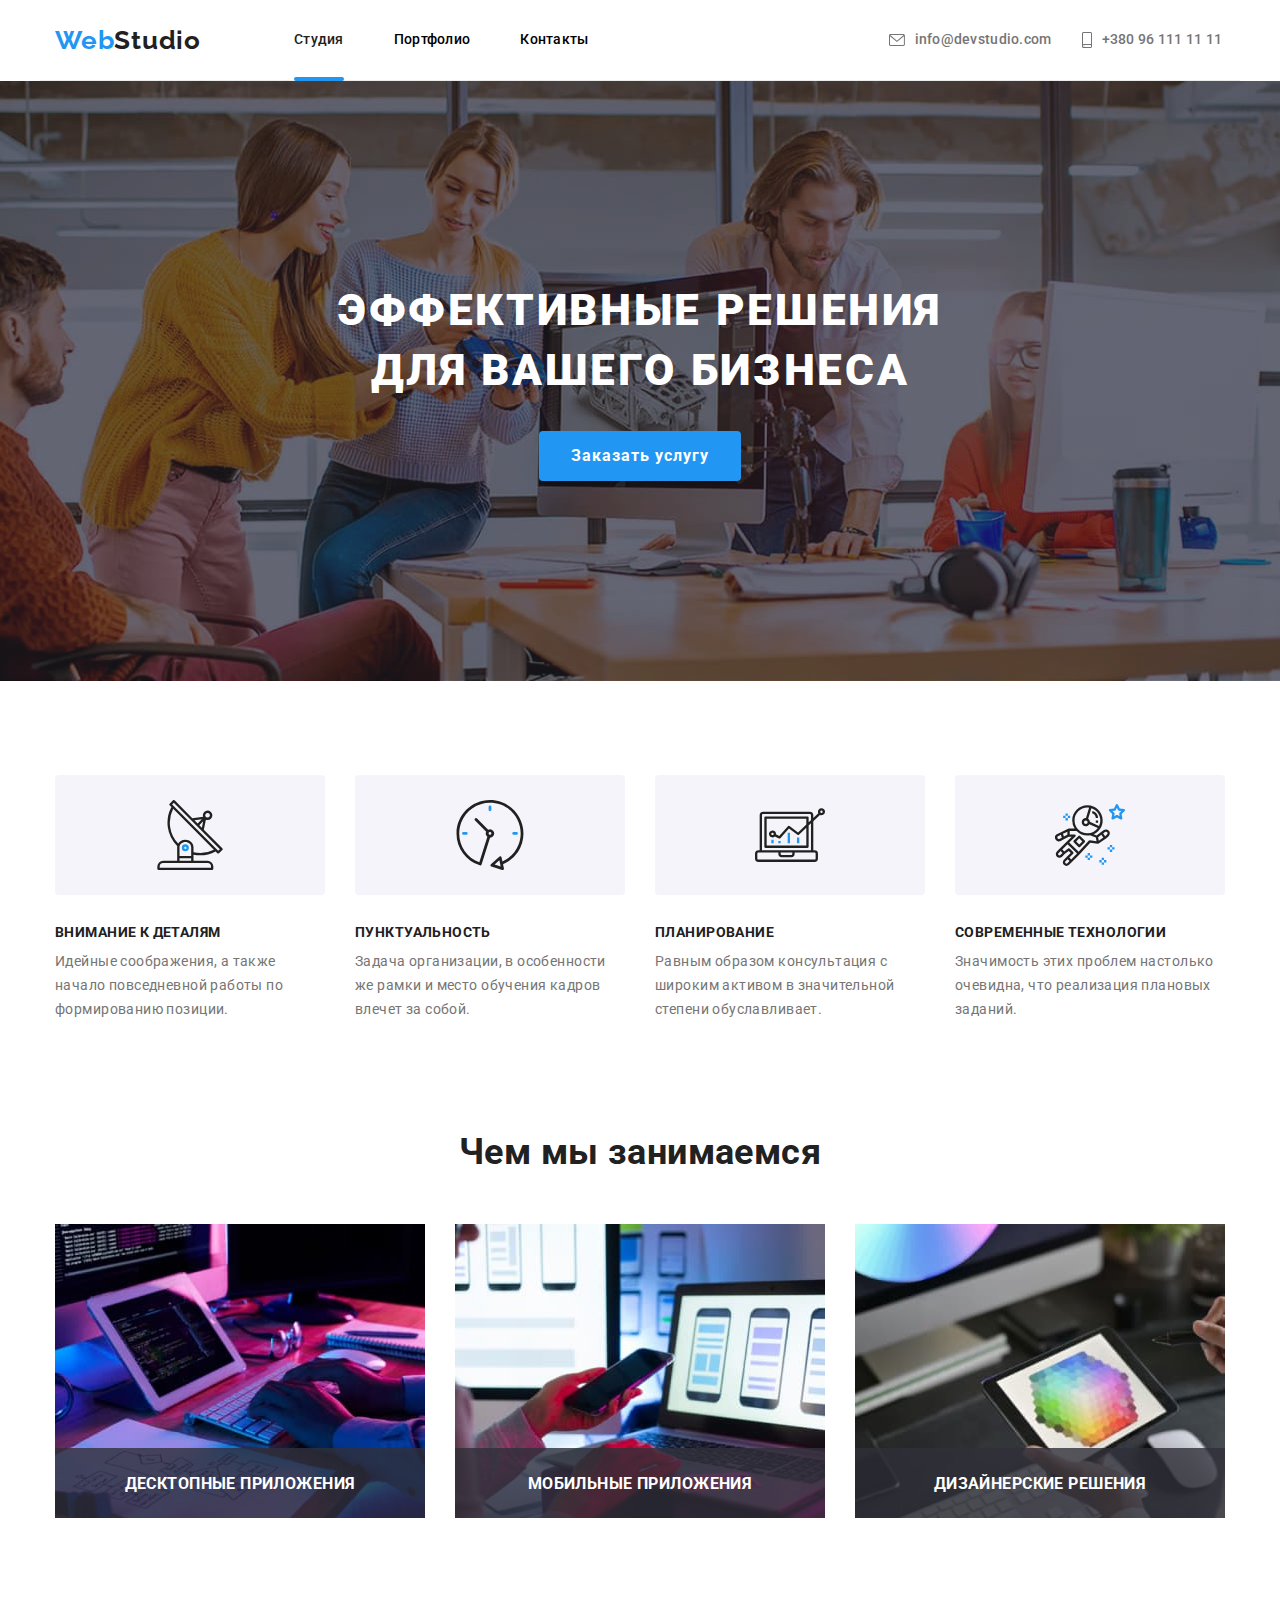
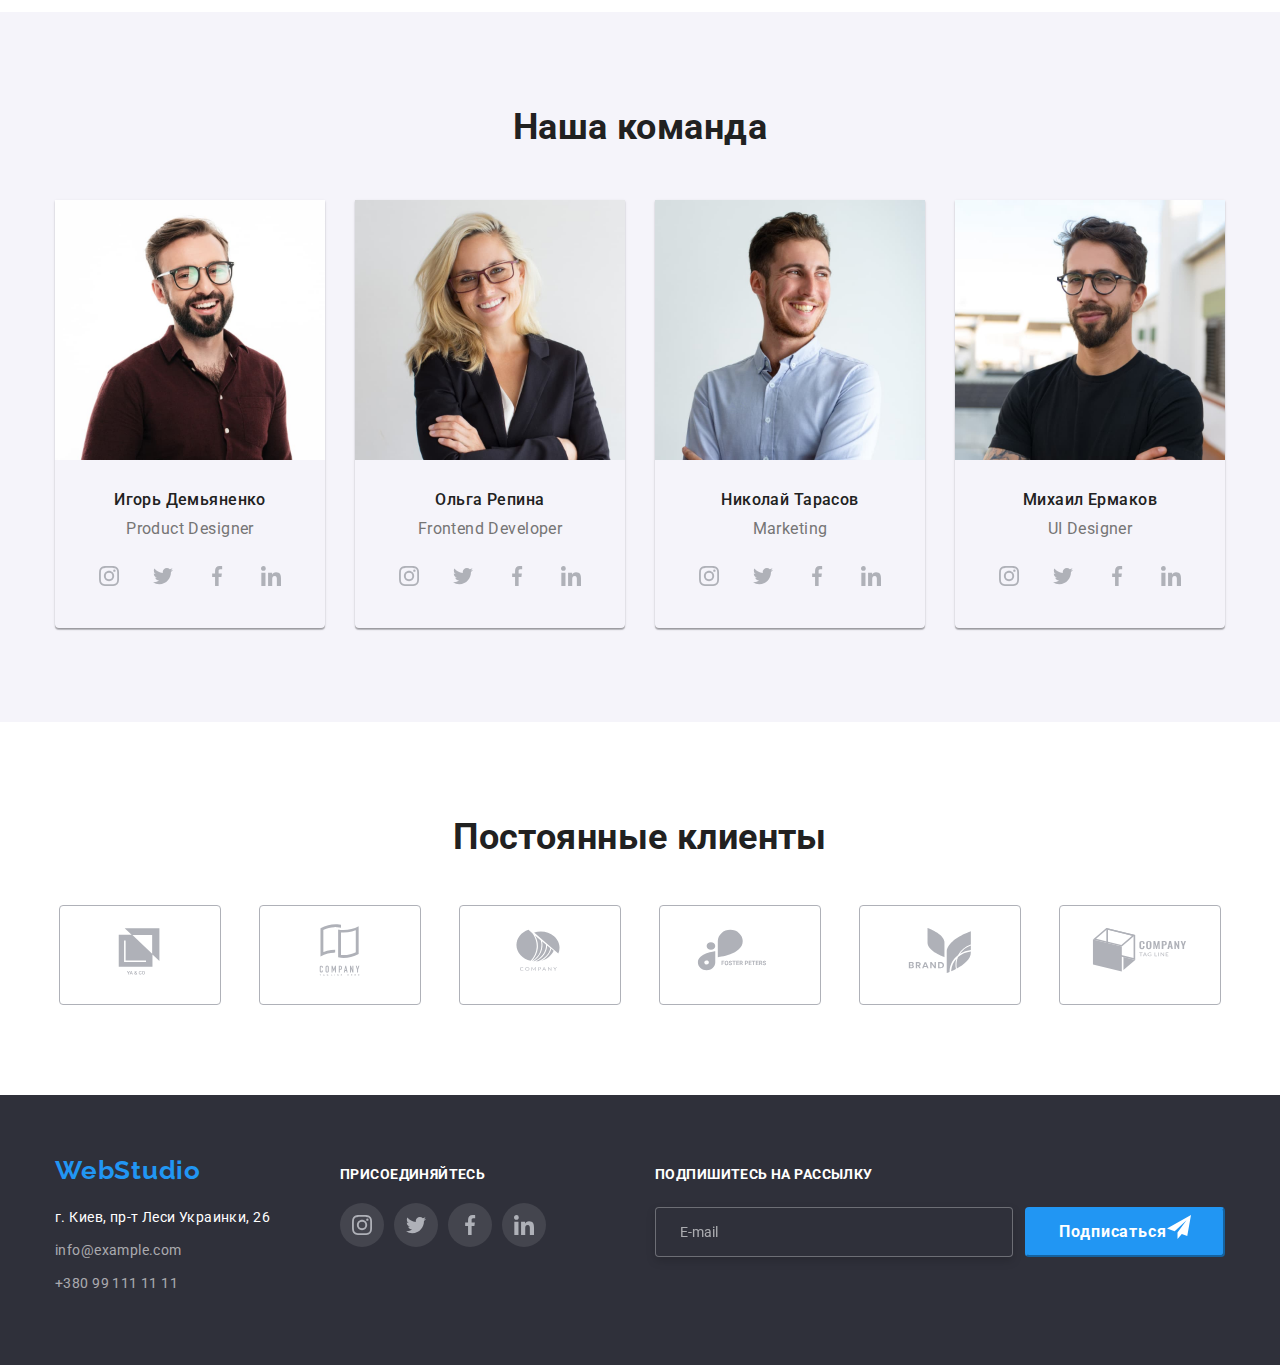
==== commit fc26312f: "task 8" ====
--- a/index.html
+++ b/index.html
@@ -16,60 +16,71 @@
 <body>
     <!--Шапка сайта-->
     <header class="header">
-        <div class="container main-nav">
-        <nav class="subcontainer">
-            <a href="/" class="logo">Web<span class="logo__abr">Studio</span></a>
-
-            <button
-            type="button"
-            class="button__menu"
-            aria-expanded="false"
-            aria-controls="menu-container"
-            data-menu-button
-          >
-            <svg
-              width="40px"
-              height="40px"
-              aria-label="Переключатель мобильного меню"
-            >
-              <use class="icon-cross" href="./images/sprite.svg#icon-cross"></use>
-              <use class="icon-menu" href="./images/sprite.svg#icon-menu"></use>
-            </svg>
-          </button>
-
-          <div class="menu-container" id="menu-container" data-menu>
-            <div class="navigation">
-                <ul class="site-nav list">
-                    <li class="site-nav__item"><a href="./index.html" class="site-nav__link site-nav__link--current">Студия</a></li>
-                    <li class="site-nav__item"><a href="./portfolio.html" class="site-nav__link">Портфолио</a></li>
-                    <li class="site-nav__item"><a href="/" class="site-nav__link">Контакты</a></li>
-                </ul>
-            </div>
-            <div class="contacts">
-                <ul class="auth-nav list">
-                    <li class="auth-nav__item">
-                        <a href="mailto:info@devstudio.com" class="auth-nav__contact">
-                        <svg class="auth-nav__icon" width="16px" height="12px">
-                         <use href="./images/sprite.svg#icon-envelope"></use>   
-                        </svg>info@devstudio.com</a>
-                    </li>
-                    <li class="auth-nav__item">
-                        <a href="tel:+380961111111" class="auth-nav__contact">
-                        <svg class="auth-nav__icon" width="10px" height="16px">
-                            <use href="./images/sprite.svg#icon-smartphone"></use>
-                        </svg>+38 096 111 11 11</a>
-                    </li>
-                </ul>
-            </div>
-          </div>
-        </nav>
-        </div>
-    </header>
+        <a class="logo" href="./index.html">Web<span class="logo__studio">Studio</span></a>
+        <div class="header__container-nav">
+            <nav class="header__nav">
+            
+                <button type="button" class="button-menu is-open" data-menu-button>
+                <svg class="button-menu__position" width="40" height="40">
+                    <use class="button-menu__menu" href="./images/sprite.svg#icon-menu"></use>
+                    
+                </svg>
+                </button>
+                
+            <div class="menu-container" id="menu-container" data-menu>
+            <button type="button" class="button-menu " data-menu-button>
+                <svg class="button-menu__position" width="40" height="40">  
+                    <use class="button-menu__close" href="./images/sprite.svg#icon-cross"></use>
+                </svg>
+            </button>
+                <ul class="main-nav">
+                    <li class="main-nav__items"><a class="main-nav__link port" href="./index.html">Студия</a></li>
+                    <li class="main-nav__items"><a class="main-nav__link active" href="./portfolio.html">Портфолио</a>
+                    </li>
+                    <li class="main-nav__items"><a class="main-nav__link active" href="">Контакты</a></li>
+                </ul>
+        
+                <ul class="contacts">
+                    <li class="contacts__nav">
+            
+                        <div class="contacts__icon">
+            
+                            <a class="contacts__link contacts__link--mail" href="mailto:info@devstudio.com"><svg class="contacts__mail" width="16"
+                                    height="12">
+                                    <use class="contacts__img" href="./images/sprite.svg#icon-envelope"></use>
+                                </svg>info@devstudio.com</a>
+                        </div>
+                    </li>
+            
+                    <li class="contacts__nav">
+                        <div class="contacts__icon">
+            
+            
+                            <a class="contacts__link" href="tel:+380961111111"><svg class="contacts__tel" width="10" height="16">
+                                    <use class="contacts__img" href="./images/sprite.svg#icon-smartphone"></use>
+                                </svg>+380 96 111 11 11</a>
+                            
+                        </div>
+                    </li>
+            
+                </ul>
+                <ul class="menu-social">
+                    <li class="menu-social__icon">Instagram</li>
+                    <li class="menu-social__icon">Twitter</li>
+                    <li class="menu-social__icon">Facebook</li>
+                    <li class="menu-social__icon">LinkedIn</li>
+                
+                </ul>
+            </div>
+            </nav>   
+        </div>
+        </header>
 
     <!--Бизнесс главная-->
-    <section class="slogan">
-        <h1 class="slogan__title">Эффективные решения для вашего бизнеса</h1>
-        <button type="button" class="button" data-modal-open>Заказать услугу</button>
+    <section class="hero">
+        <div class="container">
+        <h1 class="hero__title">Эффективные решения <br> для вашего бизнеса</h1>
+        <button type="button" class="hero__btn" data-modal-open>Заказать услугу</button>
         <div class="backdrop is-hidden" data-modal> 
         <div class="modal">
         <button class="modal-button" type="button" data-modal-close>
@@ -102,7 +113,7 @@
             </div>
             <div class="comment">
                 <label for="comment" class="comment__label">Комментарий</label>
-                <textarea id="comment" name="comment" class="comment__comment" rows="100" placeholder="Введите текст"></textarea>
+                <textarea id="comment" name="comment" class="comment__comment" placeholder="Введите текст"></textarea>
             </div>
             <div class="checkbox">
                 <label class="checkbox__label">
@@ -117,6 +128,7 @@
         </form>
         </div>
         </div>
+    </div>
     </section>
 
     <!--Преимущества-->
@@ -131,7 +143,7 @@
                     </svg>
                 </div>
                 <h3 class="section__subject">Внимание к деталям</h3>
-                <p>Идейные соображения, а также начало повседневной работы по формированию позиции.</p>
+                <p class="advantage__comment">Идейные соображения, а также начало повседневной работы по формированию позиции.</p>
             </li>
             <li class="advantage__item">
                 <div class="advantage__icons">
@@ -338,63 +350,72 @@
 
     <!--Футер-->
     <footer class="footer">
-        <div class="container container--full">
-            <div class="wrapper">
-        <nav class="footer__nav">
-            <a href="/" class="logo">Web<span class="logo__abr logo__abr--white">Studio</span></a>
-        </nav>
-        <address class="footer__details">
-            г. Киев, пр-т Леси Украинки, 26
-            <ul class="info list">
-                <li class="info__item">
-                    <a href="mailto:info@example.com" class="info__details">info@example.com</a>
-                </li>
-                <li class="info__item">
-                    <a href="tel:+380991111111" class="info__details">+38 099 111 11 11</a>
-                </li>
-            </ul>
-        </address>
-    </div>
-<div class="footer-subcontainer">
-    <h3 class="footer__title">присоединяйтесь</h3>
-    <div class="footer-icons">
-    <ul class="footer-box list">
-        <li class="footer-box__icon">
-            <a href="#" class="footer-box__link"><svg class="footer-box__pic" width="20px" height="20px">
-                    <use href="./images/sprite.svg#icon-instagram"></use>
-                </svg></a>
-        </li>
-        <li class="footer-box__icon">
-            <a href="#" class="footer-box__link"><svg class="footer-box__pic" width="20px" height="20px">
-                    <use href="./images/sprite.svg#icon-twitter"></use>
-                </svg></a>
-        </li>
-        <li class="footer-box__icon">
-            <a href="#" class="footer-box__link"><svg class="footer-box__pic" width="20px" height="20px">
-                    <use href="./images/sprite.svg#icon-facebook"></use>
-                </svg></a>
-        </li>
-        <li class="footer-box__icon">
-            <a href="#" class="footer-box__link"><svg class="footer-box__pic" width="20px" height="20px">
-                    <use href="./images/sprite.svg#icon-linkedin-1"></use>
-                </svg></a>
-        </li>
-    </ul>
-    </div>
-    </div>
-        <form class="form-footer">
-            <div class="form-label">
-            <b class="form-footer__title">Подпишитесь на рассылку</b>
-            <input type="email" class="form-footer__mail" placeholder="E-mail" autocomplete="email">
-            </div>
-            <button type="submit" class="form-footer__button">Подписаться
-                <svg class="form-footer__icon" width="24px" height="24px">
-                    <use href="./images/sprite.svg#icon-icon-send"></use>
-                </svg>
-            </button>
-        </form>
-        </div>
-    </footer>
+        <div class="footer__address footer__container container">
+      
+            <div class="footer-logo">
+                <a class="logo footer-logo__logo" href="./index.html">Web<span
+                        class="footer-logo--inverse">Studio</span>
+                </a>
+      
+                <address class="footer-address__position">
+      
+                    <ul class="address-list">
+                        <li class="address-list__list">
+                            <p class="address-list__adrress">г. Киев, пр-т Леси Украинки, 26</p>
+                        </li>
+                        <li class="address-list__list"><a class="address-list__link"
+                                href="mailto:info@example.com">info@example.com</a></li>
+                        <li class="address-list__list"><a class="address-list__link" href="tel:+380991111111">+380 99
+                                111 11 11</a></li>
+                    </ul>
+                </address>
+            </div>
+      
+            <div class="social-footer">
+                <p class="social-footer__text">Присоединяйтесь</p>
+                <ul class="social social-footer__icon">
+                    <li class="social-footer__icon-link"><a class="social-footer__link-icon" href="">
+                            <svg width="20" height="20">
+                                <use href="./images/sprite.svg#icon-instagram"></use>
+                            </svg></a>
+                    </li>
+                    <li class="social-footer__icon-link"><a class="social-footer__link-icon" href="">
+                            <svg width="20" height="20">
+                                <use href="./images/sprite.svg#icon-twitter"></use>
+                            </svg></a>
+                    </li>
+                    <li class="social-footer__icon-link"><a class="social-footer__link-icon" href="">
+                            <svg width="20" height="20">
+                                <use href="./images/sprite.svg#icon-facebook"></use>
+                            </svg></a>
+                    </li>
+                    <li class="social-footer__icon-link"><a class="social-footer__link-icon" href="">
+                            <svg width="20" height="20">
+                                <use href="./images/sprite.svg#icon-linkedin-1"></use>
+                            </svg></a>
+                    </li>
+                </ul>
+            </div>
+      
+      
+            <div class="form-footer">
+                <b class="form-footer__text">Подпишитесь на рассылку</b>
+                <form class="form-footer__decore">
+                    <label>
+                        <input type="email" class="form-footer__input-footer" name="mail" autocomplete="email"
+                            placeholder="E-mail ">
+                    </label>
+      
+                    <button type="submit" class="btn-footer">Подписаться<span class="btn-footer__icon">
+                            <svg width="24" height="24">
+                                <use href="./images/sprite.svg#icon-icon-send"></use>
+                            </svg>
+                        </span>
+                    </button>
+                </form>
+            </div>
+        </div>
+      </footer>
     <script src="./js/modal.js"></script>
     <script src="./js/mobile-menu.js"></script>
 </body>
--- a/css/main.min.css
+++ b/css/main.min.css
@@ -3,5 +3,5 @@
  Consolas,  'Liberation Mono',  Menlo,- monospace;font-size:1em}small{font-size:80%}sub,sup{font-size:75%;line-height:0;position:relative;vertical-align:baseline}sub{bottom:-0.25em}sup{top:-0.5em}table{text-indent:0;border-color:inherit}button,input,optgroup,select,textarea{font-family:inherit;font-size:100%;line-height:1.15;margin:0}button,select{text-transform:none}button,[type='button'],[type='reset'],[type='submit']{-webkit-appearance:button}::-moz-focus-inner{border-style:none;padding:0}:-moz-focusring{outline:1px dotted ButtonText}:-moz-ui-invalid{box-shadow:none}legend{padding:0}progress{vertical-align:baseline}::-webkit-inner-spin-button,::-webkit-outer-spin-button{height:auto}[type='search']{-webkit-appearance:textfield;outline-offset:-2px}::-webkit-search-decoration{-webkit-appearance:none}::-webkit-file-upload-button{-webkit-appearance:button;font:inherit}summary{display:list-item}:root{--primary-text-color: #757575;--primary-white-color: #ffffff;--focus-color: #2196f3;--accent-color: #212121;--background-secondary: #f5f4fa;--icon-color: #afb1b8;--timing-function: cubic-bezier(0.4, 0, 0.2, 1)}.list{list-style:none;padding:0;margin:0}h1,h2,h3,h4,h5,h6,p{margin:0}body{color:var(--primary-text-color);background-color:var(--primary-white-color);font-family:Roboto, sans-serif;font-size:14px;line-height:1.7;letter-spacing:0.03em}img{display:block;max-width:100%;height:auto}.section{padding:94px 0}.section--no-padding{padding-top:0px}@media screen and (max-width: 1200px){.section--no-padding{display:none}}.section--grey{background-color:var(--background-secondary)}.section__subject{margin-bottom:10px;color:var(--accent-color);font-weight:700;font-size:14px;line-height:1.14;text-transform:uppercase}.section__title{margin-bottom:30px;color:var(--accent-color);font-weight:700;font-size:36px;line-height:1.2;text-align:center}@media screen and (min-width: 1200px){.section__title{margin-bottom:50px}}.section__title--visually-hidden{position:absolute;width:1px;height:1px;margin:-1px;border:0;padding:0;clip:rect(0 0 0 0);overflow:hidden}.item{background-color:var(--primary-white-color)}.container{padding-left:15px;padding-right:15px;margin:0 auto}@media screen and (min-width: 480px){.container{width:480px}}@media screen and (min-width: 768px){.container{width:768px}}@media screen and (min-width: 1200px){.container{width:1200px}}.container--full{text-align:center}@media screen and (min-width: 1200px){.container--full{display:-webkit-box;display:-webkit-flex;display:-ms-flexbox;display:flex;text-align:start}}.logo{color:var(--focus-color);font-family:Raleway;font-weight:700;font-size:26px;line-height:1.2;text-decoration:none}.logo__abr{color:#000000}.logo__abr--white{color:var(--primary-white-color)}.header{border-bottom:1px solid #ececec}.main-nav{display:-webkit-box;display:-webkit-flex;display:-ms-flexbox;display:flex;-webkit-box-align:center;-webkit-align-items:center;-ms-flex-align:center;align-items:center}.site-nav,.auth-nav{display:-webkit-box;display:-webkit-flex;display:-ms-flexbox;display:flex;-webkit-box-align:center;-webkit-align-items:center;-ms-flex-align:center;align-items:center}.subcontainer{display:-webkit-box;display:-webkit-flex;display:-ms-flexbox;display:flex;-webkit-box-pack:justify;-webkit-justify-content:space-between;-ms-flex-pack:justify;justify-content:space-between;-webkit-box-flex:1;-webkit-flex-grow:1;-ms-flex-positive:1;flex-grow:1;-webkit-box-align:center;-webkit-align-items:center;-ms-flex-align:center;align-items:center}.site-nav{margin-left:93px}.site-nav__item:not(:last-child){margin-right:50px}.auth-nav{margin-left:auto}.auth-nav__item:not(:last-child){margin-right:50px}.site-nav__link{display:block;padding-top:32px;padding-bottom:32px;color:var(--accent-color);font-weight:500;line-height:1.14;letter-spacing:0.02em;text-decoration:none;-webkit-transition:color 250ms var(--timing-function);-o-transition:color 250ms var(--timing-function);transition:color 250ms var(--timing-function)}.site-nav__link:hover,.site-nav__link:focus{color:var(--focus-color)}.auth-nav__contact{display:-webkit-box;display:-webkit-flex;display:-ms-flexbox;display:flex;color:var(--primary-text-color);font-weight:500;line-height:1.14;letter-spacing:0.02em;text-decoration:none;-webkit-box-align:center;-webkit-align-items:center;-ms-flex-align:center;align-items:center;-webkit-transition:color 250ms var(--timing-function);-o-transition:color 250ms var(--timing-function);transition:color 250ms var(--timing-function)}.auth-nav__contact:hover,.auth-nav__contact:focus{color:var(--focus-color)}.auth-nav__icon{margin-right:10px;fill:#757575;-webkit-transition:fill 250ms var(--timing-function);-o-transition:fill 250ms var(--timing-function);transition:fill 250ms var(--timing-function)}.auth-nav__contact:hover .auth-nav__icon,.auth-nav__contact:focus .auth-nav__icon{fill:var(--focus-color)}.site-nav__link--current{position:relative;color:var(--focus-color)}.site-nav__link--current::after{content:'';display:block;width:100%;height:4px;background-color:#2196f3;-webkit-border-radius:2px;border-radius:2px;position:absolute;bottom:-1px}.slogan{margin-left:auto;margin-right:auto;background-image:-webkit-gradient(linear, left top, right top, from(rgba(47,48,58,0.4)), to(rgba(47,48,58,0.4))),url(../images/hero.jpg);background-image:-webkit-linear-gradient(left, rgba(47,48,58,0.4), rgba(47,48,58,0.4)),url(../images/hero.jpg);background-image:-o-linear-gradient(left, rgba(47,48,58,0.4), rgba(47,48,58,0.4)),url(../images/hero.jpg);background-image:linear-gradient(to right, rgba(47,48,58,0.4), rgba(47,48,58,0.4)),url(../images/hero.jpg);background-repeat:no-repeat;-webkit-background-size:cover;background-size:cover;background-position:center;padding:118px 0;color:var(--primary-white-color);text-align:center;width:480px;height:400px}@media (min-device-pixel-ratio: 2), (-webkit-min-device-pixel-ratio: 2), (-o-min-device-pixel-ratio: 2/1), (min-resolution: 192dpi), (min-resolution: 2dppx){.slogan{background-color:linear-gradient(to right, rgba(47,48,58,0.4), rgba(47,48,58,0.4)),url(../images/hero@2x.jpg)}}@media screen and (min-width: 768px){.slogan{width:768px;height:400px}}@media screen and (min-width: 1200px){.slogan{width:1600px;height:600px;padding:200px 0}}.slogan__title{margin-bottom:30px;font-weight:900;font-size:44px;line-height:1.36;text-align:center;letter-spacing:0.06em;text-transform:uppercase;max-width:696px;margin:0 auto}.button{border:none;padding:10px 32px;-webkit-border-radius:4px;border-radius:4px;min-width:200px;color:var(--primary-white-color);background-color:var(--focus-color);font-weight:700;font-size:16px;line-height:1.9;text-align:center;letter-spacing:0.06em;cursor:pointer;-webkit-transition:background-color 250ms var(--timing-function);-o-transition:background-color 250ms var(--timing-function);transition:background-color 250ms var(--timing-function)}.button:hover{background-color:#188ce8}.backdrop{position:fixed;top:0;left:0;width:100vw;height:100vh;background-color:rgba(0,0,0,0.2);opacity:1;scale:1;-webkit-transition:opacity 250ms var(--timing-function),scale 250ms var(--timing-function);-o-transition:opacity 250ms var(--timing-function),scale 250ms var(--timing-function);transition:opacity 250ms var(--timing-function),scale 250ms var(--timing-function)}.backdrop.is-hidden{opacity:0;scale:0;pointer-events:none}.modal{position:absolute;top:50%;left:50%;-webkit-transform:translate(-50%, -50%);-ms-transform:translate(-50%, -50%);transform:translate(-50%, -50%);min-height:581px;min-width:528px;background:var(--primary-white-color);-webkit-box-shadow:0px 1px 3px rgba(0,0,0,0.12),0px 1px 1px rgba(0,0,0,0.14),0px 2px 1px rgba(0,0,0,0.2);box-shadow:0px 1px 3px rgba(0,0,0,0.12),0px 1px 1px rgba(0,0,0,0.14),0px 2px 1px rgba(0,0,0,0.2);-webkit-border-radius:4px;border-radius:4px;padding:40px 39px 40px 41px}.modal-button{display:-webkit-box;display:-webkit-flex;display:-ms-flexbox;display:flex;-webkit-box-align:center;-webkit-align-items:center;-ms-flex-align:center;align-items:center;position:absolute;width:30px;height:30px;top:8px;right:8px;-webkit-border-radius:50%;border-radius:50%;border:1px solid rgba(0,0,0,0.1);color:#000000;background-color:var(--primary-white-color)}.modal-icon{fill:#000000;-webkit-transition:fill 250ms cubic-bezier(0.4, 0, 0.2, 1);-o-transition:fill 250ms cubic-bezier(0.4, 0, 0.2, 1);transition:fill 250ms cubic-bezier(0.4, 0, 0.2, 1)}.modal-button:focus>.modal-icon,.modal-button:hover>.modal-icon{fill:#2196f3}.form{display:block}.form__subject{font-size:20px;line-height:1.15;text-align:center;color:#212121;margin-bottom:12px}.field{display:-webkit-box;display:-webkit-flex;display:-ms-flexbox;display:flex;-webkit-box-orient:vertical;-webkit-box-direction:normal;-webkit-flex-direction:column;-ms-flex-direction:column;flex-direction:column;-webkit-box-align:start;-webkit-align-items:flex-start;-ms-flex-align:start;align-items:flex-start;position:relative;margin-bottom:10px}.field__label{font-size:12px;line-height:1.16;letter-spacing:0.01em;color:#757575;margin-bottom:4px}.field__input{width:100%;padding-top:11px;padding-bottom:11px;padding-left:42px;border:1px solid rgba(33,33,33,0.2);-webkit-box-sizing:border-box;box-sizing:border-box;-webkit-border-radius:4px;border-radius:4px}.field:focus-within>.field__input{border-color:#2196f3;outline:inherit}.field__icon{position:absolute;top:50%;left:12px}.field:focus-within>.field__icon{fill:#2196f3}.comment{display:-webkit-box;display:-webkit-flex;display:-ms-flexbox;display:flex;-webkit-box-orient:vertical;-webkit-box-direction:normal;-webkit-flex-direction:column;-ms-flex-direction:column;flex-direction:column;-webkit-box-align:start;-webkit-align-items:flex-start;-ms-flex-align:start;align-items:flex-start;margin-bottom:20px}.comment__comment{display:block;width:100%;padding:12px 16px;border:1px solid rgba(33,33,33,0.2);-webkit-box-sizing:border-box;box-sizing:border-box;-webkit-border-radius:4px;border-radius:4px}.comment:focus-within>.comment__comment{border-color:#2196f3;outline:inherit}textarea[placeholder='Введите текст']{font-family:Roboto;font-style:normal;font-weight:normal;font-size:12px;line-height:1.17px;letter-spacing:0.01em;color:rgba(117,117,117,0.5)}.checkbox{margin-bottom:30px}.checkbox__comment{color:#757575;margin-bottom:30px}.checkbox__input{position:absolute;width:1px;height:1px;margin:-1px;border:0;padding:0;clip:rect(0 0 0 0);overflow:hidden}.submit{padding-top:10px;padding-bottom:10px;padding-right:55px;padding-left:56px;max-width:200px;background-color:var(--focus-color);color:var(--primary-white-color);letter-spacing:0.06em;font-weight:700;font-size:16px;line-height:1.9;text-align:center;-webkit-border-radius:4px;border-radius:4px;border:none;-webkit-box-shadow:0px 4px 4px rgba(0,0,0,0.15);box-shadow:0px 4px 4px rgba(0,0,0,0.15);-webkit-transition:background-color 250ms cubic-bezier(0.4, 0, 0.2, 1);-o-transition:background-color 250ms cubic-bezier(0.4, 0, 0.2, 1);transition:background-color 250ms cubic-bezier(0.4, 0, 0.2, 1)}.submit:focus,.submit:hover{background-color:#188ce8}.checkbox__icon{display:inline-block;width:16px;height:15px;border:2px solid #212121;-webkit-border-radius:2px;border-radius:2px;margin-right:8px;margin-left:12px;-webkit-transition:background-color 250ms cubic-bezier(0.4, 0, 0.2, 1);-o-transition:background-color 250ms cubic-bezier(0.4, 0, 0.2, 1);transition:background-color 250ms cubic-bezier(0.4, 0, 0.2, 1)}.checkbox__input:checked+.checkbox__icon{background-color:#2196f3;border:0.2px solid #ffffff}.advantage{display:-webkit-box;display:-webkit-flex;display:-ms-flexbox;display:flex;-webkit-flex-wrap:wrap;-ms-flex-wrap:wrap;flex-wrap:wrap}.advantage__item:not(:last-child){margin-right:30px}.advantage__item{width:270px}.advantage__icons{display:-webkit-box;display:-webkit-flex;display:-ms-flexbox;display:flex;-webkit-box-align:center;-webkit-align-items:center;-ms-flex-align:center;align-items:center;-webkit-box-pack:center;-webkit-justify-content:center;-ms-flex-pack:center;justify-content:center;margin-bottom:30px;padding:25px 100px;background-color:var(--background-secondary)}.jobs{display:-webkit-box;display:-webkit-flex;display:-ms-flexbox;display:flex;-webkit-flex-wrap:wrap;-ms-flex-wrap:wrap;flex-wrap:wrap}.jobs__features{position:absolute;bottom:0;right:0;left:0;padding-top:27px;padding-bottom:27px;font-weight:700;line-height:1.14;text-transform:uppercase;color:var(--primary-white-color);background-color:rgba(47,48,58,0.8);width:100%;height:70px;text-align:center}.jobs__item{position:relative}.jobs__item:not(:last-child){margin-right:30px}.team{display:-webkit-box;display:-webkit-flex;display:-ms-flexbox;display:flex;-webkit-flex-wrap:wrap;-ms-flex-wrap:wrap;flex-wrap:wrap}.team__name{margin-top:30px;margin-bottom:10px;color:var(--accent-color);font-weight:500;font-size:16px;line-height:1.2;text-align:center}.team__text{margin-bottom:16px;font-size:16px;line-height:1.2;text-align:center}.team__item{width:270px;-webkit-box-shadow:0px 1px 3px rgba(0,0,0,0.12),0px 1px 1px rgba(0,0,0,0.14),0px 2px 1px rgba(0,0,0,0.2);box-shadow:0px 1px 3px rgba(0,0,0,0.12),0px 1px 1px rgba(0,0,0,0.14),0px 2px 1px rgba(0,0,0,0.2);-webkit-border-radius:0px 0px 4px 4px;border-radius:0px 0px 4px 4px}@media screen and (min-width: 480px){.team__item{width:450px}}@media screen and (min-width: 768px){.team__item{width:354px}}@media screen and (min-width: 1200px){.team__item{width:270px}}.team__item:not(:last-child){margin-right:30px}.box{display:-webkit-box;display:-webkit-flex;display:-ms-flexbox;display:flex;-webkit-box-align:center;-webkit-align-items:center;-ms-flex-align:center;align-items:center;-webkit-box-pack:center;-webkit-justify-content:center;-ms-flex-pack:center;justify-content:center;margin-bottom:30px}.box__link{display:-webkit-box;display:-webkit-flex;display:-ms-flexbox;display:flex;width:44px;height:44px;-webkit-border-radius:50%;border-radius:50%;-webkit-box-align:center;-webkit-align-items:center;-ms-flex-align:center;align-items:center;-webkit-box-pack:center;-webkit-justify-content:center;-ms-flex-pack:center;justify-content:center;-webkit-transition:background-color 250ms var(--timing-function);-o-transition:background-color 250ms var(--timing-function);transition:background-color 250ms var(--timing-function)}.box__link:not(last-child){margin-right:10px}.box__link:hover,.box__link:focus{background-color:var(--focus-color)}.box__pic{fill:var(--icon-color);-webkit-transition:fill 250ms var(--timing-function);-o-transition:fill 250ms var(--timing-function);transition:fill 250ms var(--timing-function)}.box__link:hover .box__pic,.box__link:focus .box__pic{fill:var(--primary-white-color)}.clients{display:block;display:-webkit-box;display:-webkit-flex;display:-ms-flexbox;display:flex;-webkit-box-align:center;-webkit-align-items:center;-ms-flex-align:center;align-items:center;-webkit-box-pack:justify;-webkit-justify-content:space-between;-ms-flex-pack:justify;justify-content:space-between;-webkit-flex-wrap:wrap;-ms-flex-wrap:wrap;flex-wrap:wrap}.clients__link{display:-webkit-inline-box;display:-webkit-inline-flex;display:-ms-inline-flexbox;display:inline-flex;-webkit-box-align:center;-webkit-align-items:center;-ms-flex-align:center;align-items:center;-webkit-box-pack:center;-webkit-justify-content:center;-ms-flex-pack:center;justify-content:center;border:1px solid #afb1b8;-webkit-border-radius:4px;border-radius:4px;width:210px;height:92px;-webkit-transition:border-color 250ms var(--timing-function);-o-transition:border-color 250ms var(--timing-function);transition:border-color 250ms var(--timing-function)}@media screen and (min-width: 768px){.clients__link{width:226px}}@media screen and (min-width: 1200px){.clients__link{width:170px}}.clients__link:hover,.clients__link:focus{border-color:var(--focus-color)}.clients__pic{fill:var(--icon-color);-webkit-transition:fill 250ms var(--timing-function);-o-transition:fill 250ms var(--timing-function);transition:fill 250ms var(--timing-function)}.clients__link:hover .clients__pic,.clients__link:focus .clients__pic{fill:var(--focus-color)}.footer{background-color:#2f303a}.footer__details{color:var(--primary-white-color);font-style:normal}.footer__nav{margin-bottom:20px}.footer__title{font-weight:700;line-height:1.14;text-transform:uppercase;color:var(--primary-white-color);margin-bottom:20px}.wrapper{padding-top:60px;padding-bottom:60px}.info__details{color:rgba(255,255,255,0.6);text-decoration:none;-webkit-transition:color 250ms var(--timing-function);-o-transition:color 250ms var(--timing-function);transition:color 250ms var(--timing-function)}.info__details:hover,.info__details:focus{color:var(--focus-color)}.info{margin-top:9px}.info__item{margin-top:9px}@media screen and (min-width: 1200px){.footer-subcontainer{margin-left:70px;margin-top:72px}}.footer-box{display:-webkit-box;display:-webkit-flex;display:-ms-flexbox;display:flex;-webkit-box-align:center;-webkit-align-items:center;-ms-flex-align:center;align-items:center;-webkit-box-pack:center;-webkit-justify-content:center;-ms-flex-pack:center;justify-content:center}.footer-box__pic{fill:var(--primary-white-color)}.footer-box__icon:not(last-child){margin-right:10px}.footer-box__link{display:-webkit-box;display:-webkit-flex;display:-ms-flexbox;display:flex;-webkit-box-align:center;-webkit-align-items:center;-ms-flex-align:center;align-items:center;-webkit-box-pack:center;-webkit-justify-content:center;-ms-flex-pack:center;justify-content:center;width:44px;height:44px;background-color:rgba(255,255,255,0.1);-webkit-border-radius:50%;border-radius:50%;-webkit-transition:background-color 250ms var(--timing-function);-o-transition:background-color 250ms var(--timing-function);transition:background-color 250ms var(--timing-function)}.footer-box__link:hover,.footer-box__link:focus{background-color:var(--focus-color)}.form-footer{padding-top:72px}@media screen and (min-width: 1200px){.form-footer{display:-webkit-box;display:-webkit-flex;display:-ms-flexbox;display:flex;margin-left:93px}}.form-footer__title{line-height:1.14;text-transform:uppercase;color:var(--primary-white-color);margin-bottom:20px}.form-footer__mail{padding-top:15px;padding-bottom:15px;padding-left:16px;max-width:450px;background-color:#2f303a;font-size:16px;line-height:1.25;color:rgba(255,255,255,0.6)}@media screen and (min-width: 1200px){.form-footer__mail{width:450px}}.form-footer__button{display:-webkit-box;display:-webkit-flex;display:-ms-flexbox;display:flex;-webkit-box-pack:center;-webkit-justify-content:center;-ms-flex-pack:center;justify-content:center;-webkit-box-align:center;-webkit-align-items:center;-ms-flex-align:center;align-items:center;margin-left:140px;margin-top:20px;padding:10px 28px;max-width:200px;height:50px;font-weight:700;font-size:16px;line-height:1.9;letter-spacing:0.06em;color:#ffffff;background:#2196f3;-webkit-box-shadow:0px 4px 4px rgba(0,0,0,0.15);box-shadow:0px 4px 4px rgba(0,0,0,0.15);-webkit-border-radius:4px;border-radius:4px;-webkit-align-self:center;-ms-flex-item-align:center;align-self:center}@media screen and (min-width: 1200px){.form-footer__button{-webkit-align-self:normal;-ms-flex-item-align:normal;-ms-grid-row-align:normal;align-self:normal;margin-left:12px;margin-top:36px}}.form-footer__icon{margin-left:10px}.form-label{display:-webkit-box;display:-webkit-flex;display:-ms-flexbox;display:flex;-webkit-box-orient:vertical;-webkit-box-direction:normal;-webkit-flex-direction:column;-ms-flex-direction:column;flex-direction:column}.menu-button{display:-webkit-inline-box;display:-webkit-inline-flex;display:-ms-inline-flexbox;display:inline-flex;margin:0;padding:0;border:none;background-color:transparent;margin:10px}@media screen and (min-width: 768px){.menu-button{display:none}}.menu-button .icon-cross{display:none}.menu-button.is-open .icon-cross{display:block}.menu-button.is-open .icon-menu{display:none}.menu-container{background-color:white;padding:48px 40px}@media screen and (max-width: 767px){.menu-container{display:none;position:absolute;top:100%;left:0;width:100%}.menu-container.is-open{display:block}}@media screen and (min-width: 768px){.menu-container{display:-webkit-box;display:-webkit-flex;display:-ms-flexbox;display:flex}}
+ monospace;font-size:1em}small{font-size:80%}sub,sup{font-size:75%;line-height:0;position:relative;vertical-align:baseline}sub{bottom:-0.25em}sup{top:-0.5em}table{text-indent:0;border-color:inherit}button,input,optgroup,select,textarea{font-family:inherit;font-size:100%;line-height:1.15;margin:0}button,select{text-transform:none}button,[type='button'],[type='reset'],[type='submit']{-webkit-appearance:button}::-moz-focus-inner{border-style:none;padding:0}:-moz-focusring{outline:1px dotted ButtonText}:-moz-ui-invalid{box-shadow:none}legend{padding:0}progress{vertical-align:baseline}::-webkit-inner-spin-button,::-webkit-outer-spin-button{height:auto}[type='search']{-webkit-appearance:textfield;outline-offset:-2px}::-webkit-search-decoration{-webkit-appearance:none}::-webkit-file-upload-button{-webkit-appearance:button;font:inherit}summary{display:list-item}:root{--primary-text-color: #757575;--primary-white-color: #ffffff;--focus-color: #2196f3;--accent-color: #212121;--background-secondary: #f5f4fa;--icon-color: #afb1b8;--timing-function: cubic-bezier(0.4, 0, 0.2, 1)}.list{list-style:none;padding:0;margin:0}h1,h2,h3,h4,h5,h6,p{margin:0}a{text-decoration:none;display:block}ul{list-style-type:none}body{color:var(--primary-text-color);background-color:var(--primary-white-color);font-family:Roboto, sans-serif;font-size:14px;line-height:1.7;letter-spacing:0.03em}img{display:block;max-width:100%;height:auto}.section{padding-top:94px;padding-bottom:94px}@media screen and (max-width: 1199px){.section{padding-top:60px;padding-bottom:60px}}.section--no-padding{padding-top:0px}@media screen and (max-width: 1200px){.section--no-padding{display:none}}.section--grey{background-color:var(--background-secondary)}.section__subject{margin-bottom:10px;color:var(--accent-color);font-weight:700;font-size:14px;line-height:1.14;text-transform:uppercase}.section__title{margin-bottom:30px;color:var(--accent-color);font-weight:700;font-size:28px;line-height:1.2;text-align:center}@media screen and (min-width: 1200px){.section__title{margin-bottom:50px;font-size:36px}}.section__title--visually-hidden{position:absolute;width:1px;height:1px;margin:-1px;border:0;padding:0;clip:rect(0 0 0 0);overflow:hidden}.item{background-color:var(--primary-white-color)}.container{margin-left:auto;margin-right:auto;padding-left:15px;padding-right:15px;text-align:center}@media screen and (min-width: 480px){.container{max-width:480px}}@media screen and (min-width: 768px){.container{max-width:768px}}@media screen and (min-width: 1200px){.container{max-width:1200px}}@media screen and (min-width: 480px) and (max-width: 767px){.container--portfolio{max-width:480px}}.container--full{text-align:center}@media screen and (min-width: 1200px){.container--full{display:-webkit-box;display:-webkit-flex;display:-ms-flexbox;display:flex;text-align:start}}.logo{display:inline;color:var(--focus-color);font-family:"Raleway", sans-serif;font-style:normal;font-weight:700;font-size:26px;line-height:1.19;letter-spacing:0.03em;padding:0}.logo__studio{color:var(--accent-color)}.footer-logo{display:-webkit-box;display:-webkit-flex;display:-ms-flexbox;display:flex;-webkit-box-orient:vertical;-webkit-box-direction:normal;-webkit-flex-direction:column;-ms-flex-direction:column;flex-direction:column;justify-items:flex-start}.footer-logo__logo{margin-bottom:20px}.footer-logo--inverse{color:var(--primery-background);font-family:Raleway;font-style:normal;font-weight:700;font-size:26px;line-height:1.19;letter-spacing:0.03em}.header{display:-webkit-box;display:-webkit-flex;display:-ms-flexbox;display:flex;position:relative;-webkit-box-pack:start;-webkit-justify-content:flex-start;-ms-flex-pack:start;justify-content:flex-start;margin-right:auto;margin-left:auto;padding-left:15px;padding-right:15px;border-bottom:1px solid #ececec}@media screen and (min-width: 480px){.header{width:480px}}@media screen and (max-width: 767px){.header{-webkit-box-pack:start;-webkit-justify-content:flex-start;-ms-flex-pack:start;justify-content:flex-start}}@media screen and (min-width: 768px){.header{width:768px}}@media screen and (min-width: 1200px){.header{width:1200px;display:-webkit-box;display:-webkit-flex;display:-ms-flexbox;display:flex;-webkit-box-align:center;-webkit-align-items:center;-ms-flex-align:center;align-items:center}}@media screen and (min-width: 768px) and (max-width: 1199px){.header{display:-webkit-box;display:-webkit-flex;display:-ms-flexbox;display:flex;-webkit-box-align:center;-webkit-align-items:center;-ms-flex-align:center;align-items:center;-webkit-justify-content:space-around;-ms-flex-pack:distribute;justify-content:space-around;-webkit-align-content:space-between;-ms-flex-line-pack:justify;align-content:space-between;padding-left:15px;padding-right:15px}}.header__container-nav{margin-left:auto;margin-right:auto;text-align:center;display:-webkit-box;display:-webkit-flex;display:-ms-flexbox;display:flex}@media screen and (min-width: 480px){.header__container-nav{width:480px}}@media screen and (max-width: 767px){.header__container-nav{-webkit-box-pack:start;-webkit-justify-content:flex-start;-ms-flex-pack:start;justify-content:flex-start}}@media screen and (min-width: 768px){.header__container-nav{width:768px}}@media screen and (min-width: 1200px){.header__container-nav{width:1200px}}@media screen and (min-width: 768px) and (max-width: 1199px){.header__container-nav{display:-webkit-box;display:-webkit-flex;display:-ms-flexbox;display:flex;-webkit-box-align:center;-webkit-align-items:center;-ms-flex-align:center;align-items:center;-webkit-box-pack:end;-webkit-justify-content:flex-end;-ms-flex-pack:end;justify-content:flex-end}}.main-nav{display:-webkit-box;display:-webkit-flex;display:-ms-flexbox;display:flex;-webkit-box-orient:vertical;-webkit-box-direction:normal;-webkit-flex-direction:column;-ms-flex-direction:column;flex-direction:column;-webkit-box-align:center;-webkit-align-items:center;-ms-flex-align:center;align-items:center;-webkit-box-pack:center;-webkit-justify-content:center;-ms-flex-pack:center;justify-content:center;margin:0;padding:0}@media screen and (min-width: 768px){.main-nav{-webkit-box-orient:horizontal;-webkit-box-direction:normal;-webkit-flex-direction:row;-ms-flex-direction:row;flex-direction:row;-webkit-box-align:center;-webkit-align-items:center;-ms-flex-align:center;align-items:center;-webkit-box-pack:center;-webkit-justify-content:center;-ms-flex-pack:center;justify-content:center;margin:0;padding:0;margin-left:0px}}@media screen and (min-width: 768px){.main-nav .main-nav__items:not(:last-child){margin-right:50px}}@media screen and (min-width: 768px) and (min-width: 1200px){.main-nav{margin-left:93px}}.main-nav__items{margin:0;-webkit-box-align:center;-webkit-align-items:center;-ms-flex-align:center;align-items:center}.main-nav__link{position:relative;display:block;padding-top:32px;padding-bottom:32px;-webkit-transition:-webkit-transform 250ms cubic-bezier(0.4, 0, 0.2, 1);transition:-webkit-transform 250ms cubic-bezier(0.4, 0, 0.2, 1);-o-transition:transform 250ms cubic-bezier(0.4, 0, 0.2, 1);transition:transform 250ms cubic-bezier(0.4, 0, 0.2, 1);transition:transform 250ms cubic-bezier(0.4, 0, 0.2, 1), -webkit-transform 250ms cubic-bezier(0.4, 0, 0.2, 1);-webkit-transition-property:color;-o-transition-property:color;transition-property:color;color:var(--accent-color);font-weight:500;font-size:14px;line-height:1.14;letter-spacing:0.02em}@media screen and (max-width: 767px){.main-nav__link{font-weight:500;font-size:40px;line-height:47px;text-align:center;padding-bottom:0}}.main-nav__link:hover,.main-nav__link:focus{color:var(--focus-color);font-weight:500;font-size:14px;line-height:1.14;letter-spacing:0.02em}@media screen and (max-width: 767px){.main-nav__link:hover,.main-nav__link:focus{font-weight:500;font-size:40px;line-height:47px;text-align:center}}.active{color:black}.contacts{display:-webkit-box;display:-webkit-flex;display:-ms-flexbox;display:flex;margin:0;padding:0;margin-left:300px;-webkit-box-align:center;-webkit-align-items:center;-ms-flex-align:center;align-items:center;-webkit-flex-wrap:nowrap;-ms-flex-wrap:nowrap;flex-wrap:nowrap}@media screen and (max-width: 1199px){.contacts{-webkit-box-orient:vertical;-webkit-box-direction:normal;-webkit-flex-direction:column;-ms-flex-direction:column;flex-direction:column;-webkit-box-align:start;-webkit-align-items:flex-start;-ms-flex-align:start;align-items:flex-start;margin-left:84px}.contacts .contacts__nav:last-child{margin-left:0px}}.contacts__mail{margin-right:10px;width:16px;height:12px}.contacts__tel{margin-right:10px}.contacts__img{width:10px;height:16}.contacts__nav{font-size:14px;line-height:1.14;font-weight:500;letter-spacing:0.02em}.contacts__nav:last-child{margin-left:30px}.contacts__link{display:-webkit-box;display:-webkit-flex;display:-ms-flexbox;display:flex;-webkit-box-align:center;-webkit-align-items:center;-ms-flex-align:center;align-items:center;color:var(--primary-text-color);-webkit-transition:-webkit-transform 250ms cubic-bezier(0.4, 0, 0.2, 1);transition:-webkit-transform 250ms cubic-bezier(0.4, 0, 0.2, 1);-o-transition:transform 250ms cubic-bezier(0.4, 0, 0.2, 1);transition:transform 250ms cubic-bezier(0.4, 0, 0.2, 1);transition:transform 250ms cubic-bezier(0.4, 0, 0.2, 1), -webkit-transform 250ms cubic-bezier(0.4, 0, 0.2, 1);-webkit-transition-property:color, fill;-o-transition-property:color, fill;transition-property:color, fill}.contacts__link:hover,.contacts__link:focus{color:var(--focus-color)}.contacts__icon{display:-webkit-box;display:-webkit-flex;display:-ms-flexbox;display:flex;fill:var(--primary-text-color);-webkit-align-content:center;-ms-flex-line-pack:center;align-content:center}.contacts__icon:hover{color:var(--focus-color);fill:var(--focus-color)}.button-menu{position:absolute;right:0;top:0;display:-webkit-inline-box;display:-webkit-inline-flex;display:-ms-inline-flexbox;display:inline-flex;border:none;background-color:transparent;width:40px;height:40px;padding:0}.button-menu.is-open .button-menu__close{display:block}.button-menu__menu:focus{fill:var(--focus-color)}.button-menu__close:focus{fill:var(--focus-color)}.button-menu__menu,.button-menu__close{fill:black;-webkit-transition:-webkit-transform 2000ms cubic-bezier(0.4, 0, 0.2, 1);transition:-webkit-transform 2000ms cubic-bezier(0.4, 0, 0.2, 1);-o-transition:transform 2000ms cubic-bezier(0.4, 0, 0.2, 1);transition:transform 2000ms cubic-bezier(0.4, 0, 0.2, 1);transition:transform 2000ms cubic-bezier(0.4, 0, 0.2, 1), -webkit-transform 2000ms cubic-bezier(0.4, 0, 0.2, 1);-webkit-transition-property:all;-o-transition-property:all;transition-property:all}@media screen and (max-width: 767px){.menu-container{position:fixed;width:101%;top:0;left:0;height:100vh;-webkit-box-pack:start;-webkit-justify-content:flex-start;-ms-flex-pack:start;justify-content:flex-start;background-color:white;display:none;pointer-events:none}.menu-container.is-open{display:-webkit-box;display:-webkit-flex;display:-ms-flexbox;display:flex;-webkit-box-orient:vertical;-webkit-box-direction:normal;-webkit-flex-direction:column;-ms-flex-direction:column;flex-direction:column;-webkit-box-align:start;-webkit-align-items:flex-start;-ms-flex-align:start;align-items:flex-start;-webkit-box-pack:justify;-webkit-justify-content:space-between;-ms-flex-pack:justify;justify-content:space-between;z-index:1;pointer-events:visible}.menu-container .main-nav__items{margin-left:50px}.menu-container .main-nav{-webkit-box-align:start;-webkit-align-items:flex-start;-ms-flex-align:start;align-items:flex-start}.menu-container .contacts{margin-left:50px;display:-webkit-box;display:-webkit-flex;display:-ms-flexbox;display:flex;-webkit-box-orient:vertical;-webkit-box-direction:reverse;-webkit-flex-direction:column-reverse;-ms-flex-direction:column-reverse;flex-direction:column-reverse}.menu-container .contacts .contacts__link{font-weight:500;font-size:34px;line-height:40px;letter-spacing:0.02em;color:var(--primary-text-color)}.menu-container .contacts .contacts__link.contacts__link--mail{font-family:Roboto;font-weight:500;font-size:24px;line-height:28px;letter-spacing:0.02em;color:#757575}.menu-container .contacts .contacts__nav:last-child{margin-bottom:32px}.menu-container .contacts .contacts__mail,.menu-container .contacts .contacts__tel{display:none}.menu-container .contacts .contacts__img{display:none}}.menu-social{display:-webkit-box;display:-webkit-flex;display:-ms-flexbox;display:flex;margin-bottom:48px}.menu-social .menu-social__icon:not(:first-child){border-left:1px solid rgba(33,33,33,0.2)}.menu-social .menu-social__icon{font-weight:500;font-size:18px;line-height:22px;color:var(--focus-color);letter-spacing:0.02em;padding-left:10px;padding-right:10px}@media screen and (min-width: 768px){.menu-social{display:none}}@media screen and (min-width: 768px){.menu-container{position:static;display:-webkit-box;display:-webkit-flex;display:-ms-flexbox;display:flex;-webkit-box-align:center;-webkit-align-items:center;-ms-flex-align:center;align-items:center}.button-menu{display:none}}.port::after{content:"";position:absolute;left:0;bottom:-1px;display:inline-block;background-color:var(--focus-color);height:4px;width:100%;-webkit-border-radius:4px;border-radius:4px;padding:0;margin:0}.hero{color:var(--primary-white-color);padding-top:200px;padding-bottom:200px;max-width:1600px;margin-top:0;margin-bottom:0;margin-left:auto;margin-right:auto;background-color:#2F303A;background-image:-webkit-gradient(linear, left top, right top, from(rgba(47,48,58,0.4)), to(rgba(47,48,58,0.4))),url("../images/hero.jpg");background-image:-webkit-linear-gradient(left, rgba(47,48,58,0.4), rgba(47,48,58,0.4)),url("../images/hero.jpg");background-image:-o-linear-gradient(left, rgba(47,48,58,0.4), rgba(47,48,58,0.4)),url("../images/hero.jpg");background-image:linear-gradient(to right, rgba(47,48,58,0.4), rgba(47,48,58,0.4)),url("../images/hero.jpg");background-repeat:no-repeat;background-position:center;-webkit-background-size:cover;background-size:cover}@media (min-device-pixel-ratio: 2), (-webkit-min-device-pixel-ratio: 2), (-o-min-device-pixel-ratio: 2/1), (min-resolution: 192dpi), (min-resolution: 2dppx){.hero{background-image:-webkit-gradient(linear, left top, right top, from(rgba(47,48,58,0.4)), to(rgba(47,48,58,0.4))),url("../images/hero@2x.jpg");background-image:-webkit-linear-gradient(left, rgba(47,48,58,0.4), rgba(47,48,58,0.4)),url("../images/hero@2x.jpg");background-image:-o-linear-gradient(left, rgba(47,48,58,0.4), rgba(47,48,58,0.4)),url("../images/hero@2x.jpg");background-image:linear-gradient(to right, rgba(47,48,58,0.4), rgba(47,48,58,0.4)),url("../images/hero@2x.jpg")}}.hero__title{margin-top:0;margin-bottom:0;color:var(--primary-white-color);font-weight:900;font-size:26px;line-height:1.61;text-align:center;letter-spacing:0.06em;text-transform:uppercase}@media screen and (min-width: 1200px){.hero__title{font-weight:900;font-size:44px;line-height:1.36}}.hero__btn{margin-top:30px;padding:10px 32px;-webkit-box-align:center;-webkit-align-items:center;-ms-flex-align:center;align-items:center;color:var(--primary-white-color);background-color:var(--focus-color);font-weight:700;font-size:16px;line-height:1.87;letter-spacing:0.06em;-webkit-box-shadow:0px 4px 4px rgba(0,0,0,0.15);box-shadow:0px 4px 4px rgba(0,0,0,0.15);-webkit-border-radius:4px;border-radius:4px;border:transparent;cursor:pointer;-webkit-transition:background-color 250ms var(--timing-function);-o-transition:background-color 250ms var(--timing-function);transition:background-color 250ms var(--timing-function)}.hero__btn:hover{background-color:#188ce8}.backdrop{position:fixed;top:0;left:0;width:100vw;height:100vh;background-color:rgba(0,0,0,0.2);opacity:1;scale:1;-webkit-transition:opacity 250ms var(--timing-function),scale 250ms var(--timing-function);-o-transition:opacity 250ms var(--timing-function),scale 250ms var(--timing-function);transition:opacity 250ms var(--timing-function),scale 250ms var(--timing-function)}.backdrop.is-hidden{opacity:0;scale:0;pointer-events:none}.modal{position:absolute;top:50%;left:50%;-webkit-transform:translate(-50%, -50%);-ms-transform:translate(-50%, -50%);transform:translate(-50%, -50%);height:609px;min-width:450px;background:var(--primary-white-color);-webkit-box-shadow:0px 1px 3px rgba(0,0,0,0.12),0px 1px 1px rgba(0,0,0,0.14),0px 2px 1px rgba(0,0,0,0.2);box-shadow:0px 1px 3px rgba(0,0,0,0.12),0px 1px 1px rgba(0,0,0,0.14),0px 2px 1px rgba(0,0,0,0.2);-webkit-border-radius:4px;border-radius:4px;padding:40px 39px 40px 41px}@media screen and (max-width: 479px){.modal{min-width:320px}}@media screen and (min-width: 480px){.modal{width:450px}}@media screen and (min-width: 1200px){.modal{width:528px;height:581px}}.modal-button{display:-webkit-box;display:-webkit-flex;display:-ms-flexbox;display:flex;-webkit-box-align:center;-webkit-align-items:center;-ms-flex-align:center;align-items:center;position:absolute;width:30px;height:30px;top:8px;right:8px;-webkit-border-radius:50%;border-radius:50%;border:1px solid rgba(0,0,0,0.1);color:#000000;background-color:var(--primary-white-color)}.modal-icon{fill:#000000;-webkit-transition:fill 250ms cubic-bezier(0.4, 0, 0.2, 1);-o-transition:fill 250ms cubic-bezier(0.4, 0, 0.2, 1);transition:fill 250ms cubic-bezier(0.4, 0, 0.2, 1)}.modal-button:focus>.modal-icon,.modal-button:hover>.modal-icon{fill:#2196f3}.form{display:block}.form__subject{font-size:20px;line-height:1.5;text-align:center;color:#212121;margin-bottom:12px}@media screen and (min-width: 1200px){.form__subject{line-height:1.15}}.field{display:-webkit-box;display:-webkit-flex;display:-ms-flexbox;display:flex;-webkit-box-orient:vertical;-webkit-box-direction:normal;-webkit-flex-direction:column;-ms-flex-direction:column;flex-direction:column;-webkit-box-align:start;-webkit-align-items:flex-start;-ms-flex-align:start;align-items:flex-start;position:relative;margin-bottom:10px}.field__label{font-size:12px;line-height:1.16;letter-spacing:0.01em;color:#757575;margin-bottom:4px}.field__input{width:100%;padding-top:11px;padding-bottom:11px;padding-left:42px;border:1px solid rgba(33,33,33,0.2);-webkit-box-sizing:border-box;box-sizing:border-box;-webkit-border-radius:4px;border-radius:4px}.field:focus-within>.field__input{border-color:#2196f3;outline:inherit}.field__icon{position:absolute;top:50%;left:12px}.field:focus-within>.field__icon{fill:#2196f3}.comment{display:-webkit-box;display:-webkit-flex;display:-ms-flexbox;display:flex;-webkit-box-orient:vertical;-webkit-box-direction:normal;-webkit-flex-direction:column;-ms-flex-direction:column;flex-direction:column;-webkit-box-align:start;-webkit-align-items:flex-start;-ms-flex-align:start;align-items:flex-start;margin-bottom:20px}.comment__comment{display:block;height:120px;width:100%;padding:12px 16px;border:1px solid rgba(33,33,33,0.2);-webkit-box-sizing:border-box;box-sizing:border-box;-webkit-border-radius:4px;border-radius:4px}.comment:focus-within>.comment__comment{border-color:#2196f3;outline:inherit}textarea[placeholder='Введите текст']{font-family:Roboto;font-style:normal;font-weight:normal;font-size:12px;line-height:1.17px;letter-spacing:0.01em;color:rgba(117,117,117,0.5)}.checkbox{margin-bottom:20px}.checkbox__comment{color:#757575;margin-bottom:30px}.checkbox__input{position:absolute;width:1px;height:1px;margin:-1px;border:0;padding:0;clip:rect(0 0 0 0);overflow:hidden}.submit{padding-top:10px;padding-bottom:10px;padding-right:55px;padding-left:56px;margin-left:auto;margin-right:auto;width:200px;height:50px;background-color:var(--focus-color);color:var(--primary-white-color);letter-spacing:0.06em;font-weight:700;font-size:16px;line-height:1.9;text-align:center;-webkit-border-radius:4px;border-radius:4px;border:none;-webkit-box-shadow:0px 4px 4px rgba(0,0,0,0.15);box-shadow:0px 4px 4px rgba(0,0,0,0.15);-webkit-transition:background-color 250ms cubic-bezier(0.4, 0, 0.2, 1);-o-transition:background-color 250ms cubic-bezier(0.4, 0, 0.2, 1);transition:background-color 250ms cubic-bezier(0.4, 0, 0.2, 1)}.submit:focus,.submit:hover{background-color:#188ce8}.checkbox__icon{display:inline-block;width:16px;height:15px;border:2px solid #212121;-webkit-border-radius:2px;border-radius:2px;margin-right:8px;margin-left:12px;-webkit-transition:background-color 250ms cubic-bezier(0.4, 0, 0.2, 1);-o-transition:background-color 250ms cubic-bezier(0.4, 0, 0.2, 1);transition:background-color 250ms cubic-bezier(0.4, 0, 0.2, 1)}.checkbox__input:checked+.checkbox__icon{background-color:#2196f3;border:0.2px solid #ffffff}.advantage{padding-left:0;margin:0;-webkit-box-pack:justify;-webkit-justify-content:space-between;-ms-flex-pack:justify;justify-content:space-between}@media screen and (min-width: 768px){.advantage{display:-webkit-box;display:-webkit-flex;display:-ms-flexbox;display:flex;-webkit-flex-wrap:wrap;-ms-flex-wrap:wrap;flex-wrap:wrap;margin:-15px}}.advantage__icons{display:-webkit-box;display:-webkit-flex;display:-ms-flexbox;display:flex;-webkit-box-pack:center;-webkit-justify-content:center;-ms-flex-pack:center;justify-content:center;-webkit-box-align:center;-webkit-align-items:center;-ms-flex-align:center;align-items:center;height:120px;-webkit-border-radius:4px;border-radius:4px;background-color:var(--background-secondary);margin-bottom:30px}.advantage__comment{line-height:1.71;margin:0;text-align:start}@media screen and (min-width: 768px){.advantage__item{width:-webkit-calc((100% - 2 * 30px) / 2);width:calc((100% - 2 * 30px) / 2);text-align:start;margin:15px}}@media screen and (min-width: 1200px){.advantage__item{width:-webkit-calc((100% - 4 * 30px) / 4);width:calc((100% - 4 * 30px) / 4)}}@media screen and (min-width: 767px){.advantage__item:not(:last-child){margin-bottom:30px}}.jobs{display:-webkit-box;display:-webkit-flex;display:-ms-flexbox;display:flex;-webkit-flex-wrap:wrap;-ms-flex-wrap:wrap;flex-wrap:wrap}.jobs__features{position:absolute;bottom:0;right:0;left:0;padding-top:27px;padding-bottom:27px;font-weight:700;line-height:1.14;text-transform:uppercase;color:var(--primary-white-color);background-color:rgba(47,48,58,0.8);width:100%;height:70px;text-align:center}.jobs__item{position:relative}.jobs__item:not(:last-child){margin-right:30px}.team{margin:0;padding:0;-webkit-box-pack:center;-webkit-justify-content:center;-ms-flex-pack:center;justify-content:center}@media screen and (min-width: 768px){.team{margin:-15px;display:-webkit-box;display:-webkit-flex;display:-ms-flexbox;display:flex;-webkit-flex-wrap:wrap;-ms-flex-wrap:wrap;flex-wrap:wrap}}.team__text{margin-bottom:16px;font-size:16px;line-height:1.2;text-align:center}.team__name{margin-top:30px;margin-bottom:10px;color:var(--accent-color);font-weight:500;font-size:16px;line-height:1.2;text-align:center}.team__item{display:-webkit-box;display:-webkit-flex;display:-ms-flexbox;display:flex;-webkit-box-orient:vertical;-webkit-box-direction:normal;-webkit-flex-direction:column;-ms-flex-direction:column;flex-direction:column;-webkit-box-align:center;-webkit-align-items:center;-ms-flex-align:center;align-items:center;margin-bottom:30px;-webkit-box-shadow:0px 1px 3px rgba(0,0,0,0.12),0px 1px 1px rgba(0,0,0,0.14),0px 2px 1px rgba(0,0,0,0.2);box-shadow:0px 1px 3px rgba(0,0,0,0.12),0px 1px 1px rgba(0,0,0,0.14),0px 2px 1px rgba(0,0,0,0.2);-webkit-border-radius:0px 0px 4px 4px;border-radius:0px 0px 4px 4px;text-align:center;position:relative}@media screen and (min-width: 768px){.team__item{max-width:-webkit-calc((100% - 2 * 30px) / 2);max-width:calc((100% - 2 * 30px) / 2);margin:15px}}@media screen and (max-width: 767px){.team__item:last-child{margin-bottom:0}}.box{display:-webkit-box;display:-webkit-flex;display:-ms-flexbox;display:flex;justify-items:center;padding-bottom:30px;margin:0;-webkit-box-pack:center;-webkit-justify-content:center;-ms-flex-pack:center;justify-content:center}.box__pic{fill:var(--icon-color);-webkit-transition:fill 250ms var(--timing-function);-o-transition:fill 250ms var(--timing-function);transition:fill 250ms var(--timing-function)}.box__link{display:-webkit-box;display:-webkit-flex;display:-ms-flexbox;display:flex;-webkit-box-pack:center;-webkit-justify-content:center;-ms-flex-pack:center;justify-content:center;width:44px;height:44px;-webkit-box-align:center;-webkit-align-items:center;-ms-flex-align:center;align-items:center;fill:#afb1b8;-webkit-border-radius:50%;border-radius:50%;-webkit-transition:background-color 250ms var(--timing-function);-o-transition:background-color 250ms var(--timing-function);transition:background-color 250ms var(--timing-function)}.box__link:hover,.box__link:focus{fill:var(--primary-white-color);background-color:var(--focus-color)}.box__icon{justify-items:center;display:-webkit-box;display:-webkit-flex;display:-ms-flexbox;display:flex;fill:#afb1b8}.box__icon+.box__icon{margin-left:10px}.clients{display:-webkit-box;display:-webkit-flex;display:-ms-flexbox;display:flex;padding:0;-webkit-box-pack:center;-webkit-justify-content:center;-ms-flex-pack:center;justify-content:center;-webkit-flex-wrap:wrap;-ms-flex-wrap:wrap;flex-wrap:wrap;margin:-15px}.clients__icon{display:-webkit-box;display:-webkit-flex;display:-ms-flexbox;display:flex;width:170px;height:92px;margin:15px;-webkit-box-align:center;-webkit-align-items:center;-ms-flex-align:center;align-items:center;-webkit-box-pack:center;-webkit-justify-content:center;-ms-flex-pack:center;justify-content:center;-webkit-box-sizing:border-box;box-sizing:border-box;-webkit-border-radius:4px;border-radius:4px;-webkit-transition:-webkit-transform 250ms cubic-bezier(0.4, 0, 0.2, 1);transition:-webkit-transform 250ms cubic-bezier(0.4, 0, 0.2, 1);-o-transition:transform 250ms cubic-bezier(0.4, 0, 0.2, 1);transition:transform 250ms cubic-bezier(0.4, 0, 0.2, 1);transition:transform 250ms cubic-bezier(0.4, 0, 0.2, 1), -webkit-transform 250ms cubic-bezier(0.4, 0, 0.2, 1);-webkit-transition-property:all;-o-transition-property:all;transition-property:all}@media screen and (max-width: 767px){.clients__icon{max-width:-webkit-calc((100% - 2 * 30px) / 2);max-width:calc((100% - 2 * 30px) / 2);margin:15px}}.clients__link{border:1px solid #afb1b8;-webkit-border-radius:4px;border-radius:4px;padding:15px 27px;-webkit-transition:border-color 250ms var(--timing-function);-o-transition:border-color 250ms var(--timing-function);transition:border-color 250ms var(--timing-function)}.clients__link:hover,.clients__link:focus{border-color:var(--focus-color)}.clients__pic{fill:var(--icon-color);-webkit-transition:fill 250ms var(--timing-function);-o-transition:fill 250ms var(--timing-function);transition:fill 250ms var(--timing-function)}.clients__link:hover .clients__pic,.clients__link:focus .clients__pic{fill:var(--focus-color)}.footer{background-color:#2F303A;padding-top:60px;padding-bottom:60px}@media screen and (max-width: 767px){.footer .footer-address__position{display:-webkit-box;display:-webkit-flex;display:-ms-flexbox;display:flex;-webkit-box-pack:center;-webkit-justify-content:center;-ms-flex-pack:center;justify-content:center}}.footer .address-list{padding:0;margin:0}@media screen and (min-width: 768px){.footer .footer__address{display:-webkit-box;display:-webkit-flex;display:-ms-flexbox;display:flex;-webkit-box-align:start;-webkit-align-items:flex-start;-ms-flex-align:start;align-items:flex-start;-webkit-box-pack:start;-webkit-justify-content:flex-start;-ms-flex-pack:start;justify-content:flex-start;-webkit-box-align:baseline;-webkit-align-items:baseline;-ms-flex-align:baseline;align-items:baseline;-webkit-flex-wrap:wrap;-ms-flex-wrap:wrap;flex-wrap:wrap;-webkit-justify-content:space-around;-ms-flex-pack:distribute;justify-content:space-around}}@media screen and (min-width: 1200px){.footer .footer__container{text-align:start;max-width:1200px}.footer .footer__address{-webkit-flex-wrap:nowrap;-ms-flex-wrap:nowrap;flex-wrap:nowrap}}.address-list>.address-list__list:nth-child(2){display:block;margin-bottom:9px}.address-list__link{margin-bottom:9px;color:rgba(255,255,255,0.6);font-style:normal;font-weight:400;font-size:14px;line-height:1.71;letter-spacing:0.03em;-webkit-transition:-webkit-transform 250ms cubic-bezier(0.4, 0, 0.2, 1);transition:-webkit-transform 250ms cubic-bezier(0.4, 0, 0.2, 1);-o-transition:transform 250ms cubic-bezier(0.4, 0, 0.2, 1);transition:transform 250ms cubic-bezier(0.4, 0, 0.2, 1);transition:transform 250ms cubic-bezier(0.4, 0, 0.2, 1), -webkit-transform 250ms cubic-bezier(0.4, 0, 0.2, 1);-webkit-transition-property:all;-o-transition-property:all;transition-property:all}.address-list__link:hover,.address-list__link:focus{color:var(--focus-color)}.address-list__adrress{margin:0 0 9px 0;font-style:normal;font-size:14px;color:var(--primary-white-color)}.btn-footer{width:200px;height:50px;margin-left:12px;color:var(--primary-white-color);background-color:var(--focus-color);-webkit-border-radius:4px;border-radius:4px;border-color:var(--focus-color);font-weight:700;font-size:16px;line-height:30px;letter-spacing:0.06em;display:-webkit-box;display:-webkit-flex;display:-ms-flexbox;display:flex;-webkit-box-pack:center;-webkit-justify-content:center;-ms-flex-pack:center;justify-content:center;-webkit-box-align:center;-webkit-align-items:center;-ms-flex-align:center;align-items:center}@media screen and (max-width: 1199px){.btn-footer{margin-top:20px}}.social-footer{display:-webkit-box;display:-webkit-flex;display:-ms-flexbox;display:flex;-webkit-box-orient:vertical;-webkit-box-direction:normal;-webkit-flex-direction:column;-ms-flex-direction:column;flex-direction:column;justify-items:flex-start}@media screen and (min-width: 1200px){.social-footer{margin-left:70px}}.social-footer__text{color:var(--primary-white-color);margin:0 0 20px 0;padding:0;font-style:normal;font-weight:bold;font-size:14px;line-height:1.14;letter-spacing:0.03em;text-transform:uppercase}@media screen and (max-width: 767px){.social-footer__text{margin-top:60px}}.social-footer__icon{display:-webkit-box;display:-webkit-flex;display:-ms-flexbox;display:flex;-webkit-box-pack:center;-webkit-justify-content:center;-ms-flex-pack:center;justify-content:center}.social{margin:0;padding:0}.social-footer__link-icon{-webkit-box-pack:center;-webkit-justify-content:center;-ms-flex-pack:center;justify-content:center;display:-webkit-box;display:-webkit-flex;display:-ms-flexbox;display:flex;fill:#afb1b8;display:flex;width:44px;height:44px;-webkit-box-align:center;-webkit-align-items:center;-ms-flex-align:center;align-items:center;-webkit-border-radius:50%;border-radius:50%;background-color:rgba(255,255,255,0.1);-webkit-transition:-webkit-transform 250ms cubic-bezier(0.4, 0, 0.2, 1);transition:-webkit-transform 250ms cubic-bezier(0.4, 0, 0.2, 1);-o-transition:transform 250ms cubic-bezier(0.4, 0, 0.2, 1);transition:transform 250ms cubic-bezier(0.4, 0, 0.2, 1);transition:transform 250ms cubic-bezier(0.4, 0, 0.2, 1), -webkit-transform 250ms cubic-bezier(0.4, 0, 0.2, 1);-webkit-transition-property:all;-o-transition-property:all;transition-property:all}.social-footer__link-icon:hover{fill:var(--primary-white-color);background-color:var(--focus-color)}.social-footer__icon-link+.social-footer__icon-link{margin-left:10px}.form-footer{margin-left:auto}@media screen and (max-width: 1199px){.form-footer{margin:auto;display:-webkit-box;display:-webkit-flex;display:-ms-flexbox;display:flex;-webkit-box-pack:center;-webkit-justify-content:center;-ms-flex-pack:center;justify-content:center;-webkit-box-orient:vertical;-webkit-box-direction:normal;-webkit-flex-direction:column;-ms-flex-direction:column;flex-direction:column;-webkit-box-align:center;-webkit-align-items:center;-ms-flex-align:center;align-items:center}}@media screen and (min-width: 1200px){.form-footer{margin-left:auto}}.form-footer__decore{display:-webkit-box;display:-webkit-flex;display:-ms-flexbox;display:flex;-webkit-box-orient:vertical;-webkit-box-direction:normal;-webkit-flex-direction:column;-ms-flex-direction:column;flex-direction:column;-webkit-box-align:center;-webkit-align-items:center;-ms-flex-align:center;align-items:center;margin-top:20px}@media screen and (min-width: 1200px){.form-footer__decore{-webkit-box-orient:horizontal;-webkit-box-direction:normal;-webkit-flex-direction:row;-ms-flex-direction:row;flex-direction:row}}.form-footer__text{margin:0;margin-bottom:20px;color:var(--primary-white-color);font-weight:700;font-size:14px;line-height:16px;letter-spacing:0.03em;text-transform:uppercase}@media screen and (max-width: 1199px){.form-footer__text{margin-top:60px;margin-bottom:0px}}.form-footer__input-footer{width:358px;height:50px;-webkit-border-radius:4px;border-radius:4px;padding:0;padding-left:8px;border:1px solid rgba(255,255,255,0.3);-webkit-box-sizing:border-box;box-sizing:border-box;-webkit-filter:drop-shadow(0px 4px 4px rgba(0,0,0,0.15));filter:drop-shadow(0px 4px 4px rgba(0,0,0,0.15));background-color:#2F303A;outline-style:none;color:rgba(255,255,255,0.6)}.form-footer__input-footer:focus{outline-color:var(--focus-color);outline-style:1px;border-color:var(--focus-color)}.form-footer__input-footer::-webkit-input-placeholder{padding-left:16px;color:rgba(255,255,255,0.6)}.form-footer__input-footer:-ms-input-placeholder{padding-left:16px;color:rgba(255,255,255,0.6)}.form-footer__input-footer::-ms-input-placeholder{padding-left:16px;color:rgba(255,255,255,0.6)}.form-footer__input-footer::placeholder{padding-left:16px;color:rgba(255,255,255,0.6)}
 /*# sourceMappingURL=main.min.css.map */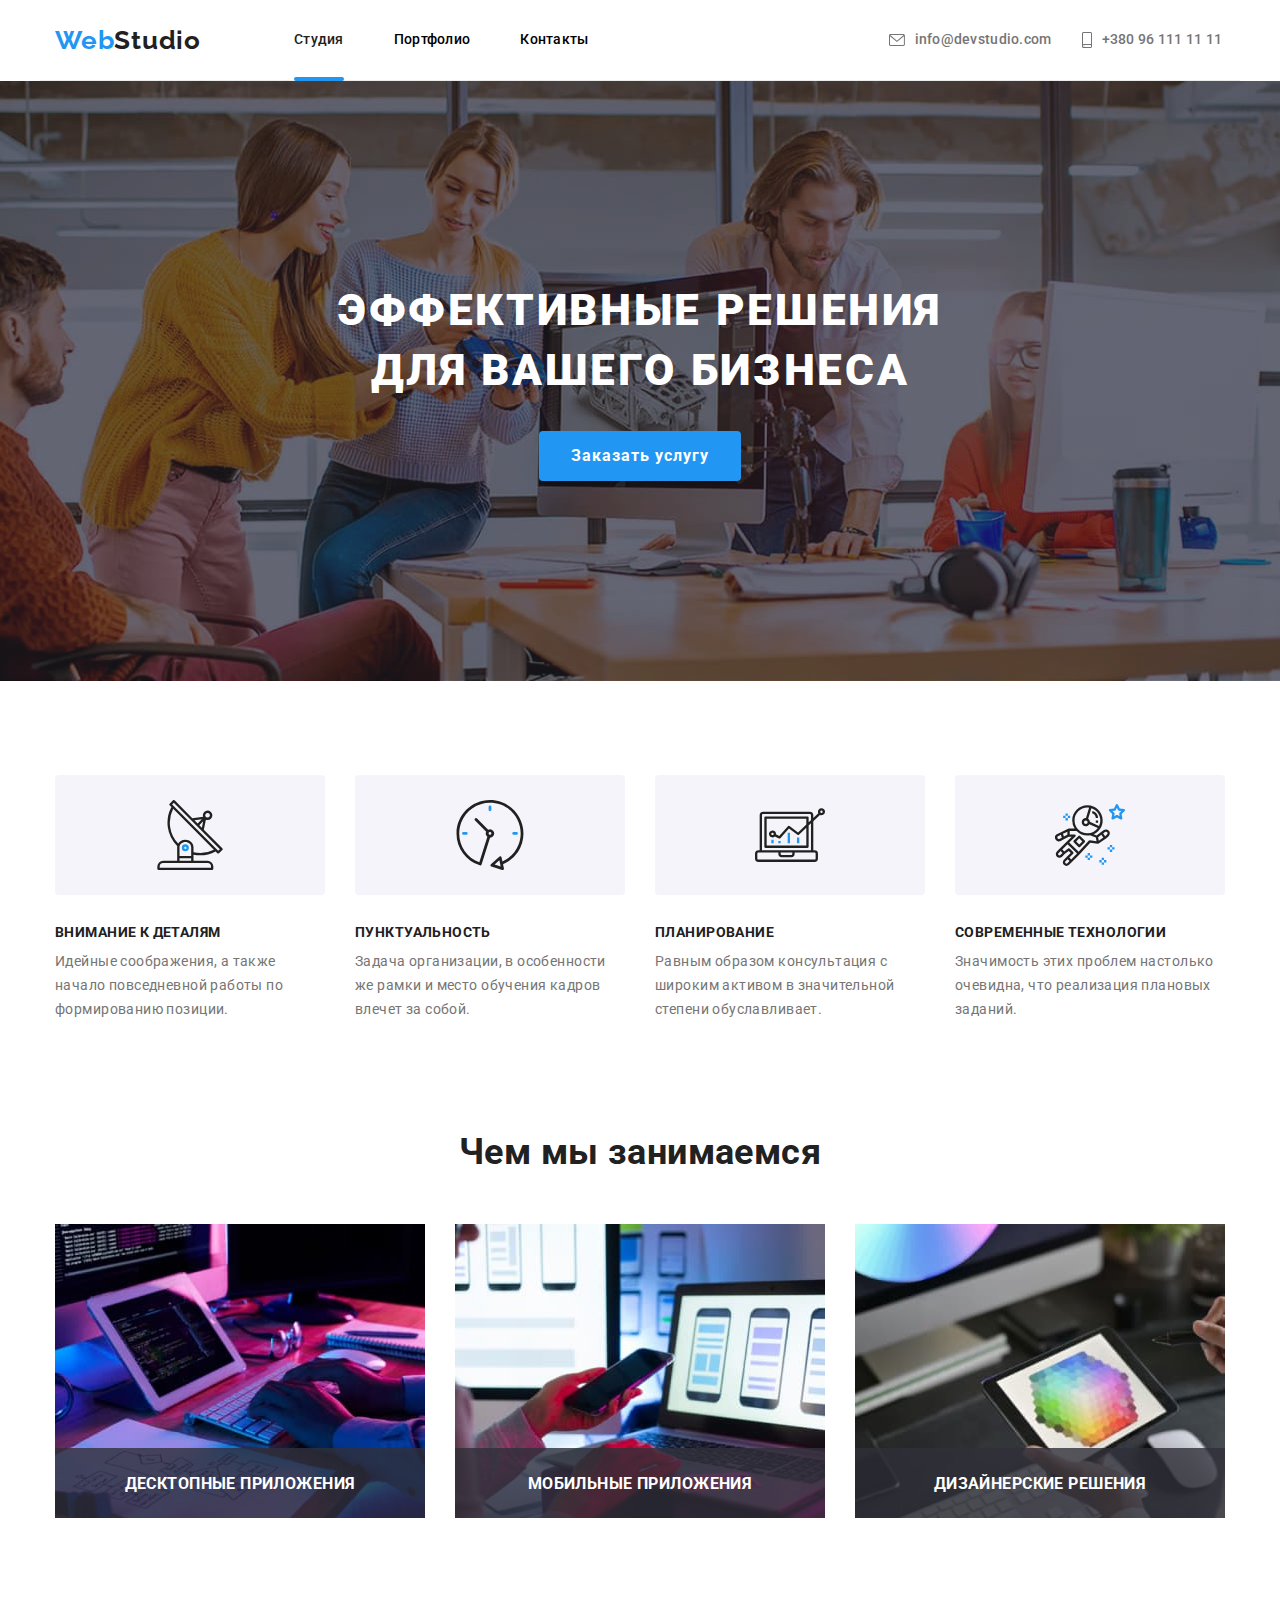
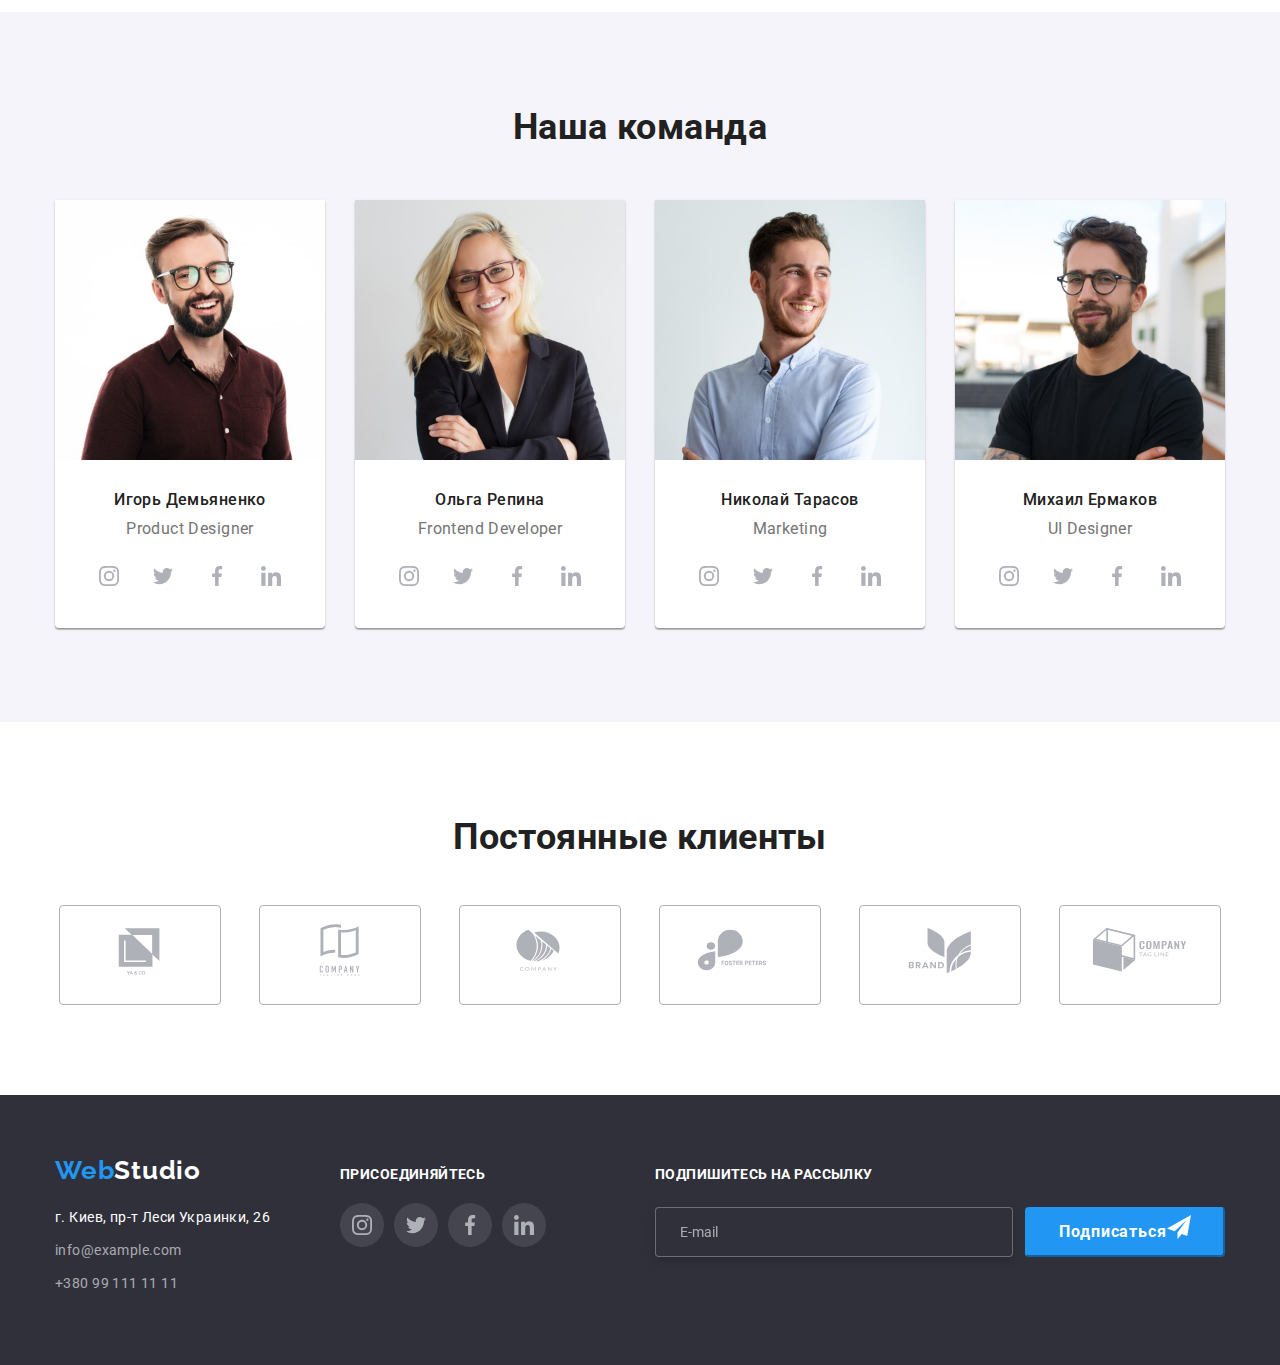
==== commit d4316505: "Task 8. Mobeli first." ====
--- a/index.html
+++ b/index.html
@@ -183,15 +183,15 @@
         
         <ul class="list jobs">
             <li class="jobs__item">
-                    <img srcset="./images/img.jpg 1x, ./images/img@2x.jpg 2x" alt="Персональный компьютер" width="370">
+                    <img src="./images/img.jpg" srcset="./images/img.jpg 1x, ./images/img@2x.jpg 2x" alt="Персональный компьютер" width="370">
                     <h3 class="jobs__features">Десктопные приложения</h3>
             </li>
             <li class="jobs__item">
-                    <img srcset="./images/img1.jpg 1x, ./images/img1@2x.jpg 2x" alt="Телефон" width="370">
+                    <img src="./images/img1.jpg" srcset="./images/img1.jpg 1x, ./images/img1@2x.jpg 2x" alt="Телефон" width="370">
                 <h3 class="jobs__features">Мобильные приложения</h3>
             </li>
             <li class="jobs__item">
-                    <img srcset="./images/img2.jpg 1x, ./images/img2@2x.jpg 2x" alt="Планшет" width="370">
+                    <img src="./images/img2.jpg" srcset="./images/img2.jpg 1x, ./images/img2@2x.jpg 2x" alt="Планшет" width="370">
                 <h3 class="jobs__features">Дизайнерские решения</h3>
             </li>
         </ul>
@@ -204,7 +204,7 @@
         <h2 class="section__title">Наша команда</h2> 
         <ul class="list team">
             <li class="team__item">
-                <img srcset="./images/photo1.jpg 1x, ./images/photo1@2x.jpg 2x" alt="Мужчина в очках" width="270">
+                <img src="./images/photo1.jpg" srcset="./images/photo1.jpg 1x, ./images/photo1@2x.jpg 2x" alt="Мужчина в очках" width="270">
                 <h3 class="team__name">Игорь Демьяненко</h3>
                 <p class="team__text">Product Designer</p>
                 <ul class="box list">
@@ -231,7 +231,7 @@
                 </ul>
             </li>
             <li class="team__item">
-                <img srcset="./images/photo2.jpg 1x, ./images/photo2@2x.jpg 2x" alt="Девушка" width="270">
+                <img src="./images/photo2.jpg" srcset="./images/photo2.jpg 1x, ./images/photo2@2x.jpg 2x" alt="Девушка" width="270">
                 <h3 class="team__name">Ольга Репина</h3>
                 <p class="team__text">Frontend Developer</p>
                 <ul class="box list">
@@ -258,7 +258,7 @@
                 </ul>
             </li>
             <li class="team__item">
-                <img srcset="./images/photo3.jpg 1x, ./images/photo3@2x.jpg 2x" alt="Улыбающийся парень" width="270">
+                <img src="./images/photo3.jpg" srcset="./images/photo3.jpg 1x, ./images/photo3@2x.jpg 2x" alt="Улыбающийся парень" width="270">
                 <h3 class="team__name">Николай Тарасов</h3>
                 <p class="team__text">Marketing</p>
                 <ul class="box list">
@@ -285,7 +285,7 @@
                 </ul>
             </li>
             <li class="team__item">
-                <img srcset="./images/photo4.jpg 1x, ./images/photo4@2x.jpg 2x" alt="Парень" width="270">
+                <img src="./images/photo4.jpg" srcset="./images/photo4.jpg 1x, ./images/photo4@2x.jpg 2x" alt="Парень" width="270">
                 <h3 class="team__name">Михаил Ермаков</h3>
                 <p class="team__text">UI Designer</p>
                 <ul class="box list">
--- a/css/main.min.css
+++ b/css/main.min.css
@@ -3,5 +3,5 @@
  Consolas,  'Liberation Mono',  Menlo,- monospace;font-size:1em}small{font-size:80%}sub,sup{font-size:75%;line-height:0;position:relative;vertical-align:baseline}sub{bottom:-0.25em}sup{top:-0.5em}table{text-indent:0;border-color:inherit}button,input,optgroup,select,textarea{font-family:inherit;font-size:100%;line-height:1.15;margin:0}button,select{text-transform:none}button,[type='button'],[type='reset'],[type='submit']{-webkit-appearance:button}::-moz-focus-inner{border-style:none;padding:0}:-moz-focusring{outline:1px dotted ButtonText}:-moz-ui-invalid{box-shadow:none}legend{padding:0}progress{vertical-align:baseline}::-webkit-inner-spin-button,::-webkit-outer-spin-button{height:auto}[type='search']{-webkit-appearance:textfield;outline-offset:-2px}::-webkit-search-decoration{-webkit-appearance:none}::-webkit-file-upload-button{-webkit-appearance:button;font:inherit}summary{display:list-item}:root{--primary-text-color: #757575;--primary-white-color: #ffffff;--focus-color: #2196f3;--accent-color: #212121;--background-secondary: #f5f4fa;--icon-color: #afb1b8;--timing-function: cubic-bezier(0.4, 0, 0.2, 1)}.list{list-style:none;padding:0;margin:0}h1,h2,h3,h4,h5,h6,p{margin:0}a{text-decoration:none;display:block}ul{list-style-type:none}body{color:var(--primary-text-color);background-color:var(--primary-white-color);font-family:Roboto, sans-serif;font-size:14px;line-height:1.7;letter-spacing:0.03em}img{display:block;max-width:100%;height:auto}.section{padding-top:94px;padding-bottom:94px}@media screen and (max-width: 1199px){.section{padding-top:60px;padding-bottom:60px}}.section--no-padding{padding-top:0px}@media screen and (max-width: 1200px){.section--no-padding{display:none}}.section--grey{background-color:var(--background-secondary)}.section__subject{margin-bottom:10px;color:var(--accent-color);font-weight:700;font-size:14px;line-height:1.14;text-transform:uppercase}.section__title{margin-bottom:30px;color:var(--accent-color);font-weight:700;font-size:28px;line-height:1.2;text-align:center}@media screen and (min-width: 1200px){.section__title{margin-bottom:50px;font-size:36px}}.section__title--visually-hidden{position:absolute;width:1px;height:1px;margin:-1px;border:0;padding:0;clip:rect(0 0 0 0);overflow:hidden}.item{background-color:var(--primary-white-color)}.container{margin-left:auto;margin-right:auto;padding-left:15px;padding-right:15px;text-align:center}@media screen and (min-width: 480px){.container{max-width:480px}}@media screen and (min-width: 768px){.container{max-width:768px}}@media screen and (min-width: 1200px){.container{max-width:1200px}}@media screen and (min-width: 480px) and (max-width: 767px){.container--portfolio{max-width:480px}}.container--full{text-align:center}@media screen and (min-width: 1200px){.container--full{display:-webkit-box;display:-webkit-flex;display:-ms-flexbox;display:flex;text-align:start}}.logo{display:inline;color:var(--focus-color);font-family:"Raleway", sans-serif;font-style:normal;font-weight:700;font-size:26px;line-height:1.19;letter-spacing:0.03em;padding:0}.logo__studio{color:var(--accent-color)}.footer-logo{display:-webkit-box;display:-webkit-flex;display:-ms-flexbox;display:flex;-webkit-box-orient:vertical;-webkit-box-direction:normal;-webkit-flex-direction:column;-ms-flex-direction:column;flex-direction:column;justify-items:flex-start}.footer-logo__logo{margin-bottom:20px}.footer-logo--inverse{color:var(--primery-background);font-family:Raleway;font-style:normal;font-weight:700;font-size:26px;line-height:1.19;letter-spacing:0.03em}.header{display:-webkit-box;display:-webkit-flex;display:-ms-flexbox;display:flex;position:relative;-webkit-box-pack:start;-webkit-justify-content:flex-start;-ms-flex-pack:start;justify-content:flex-start;margin-right:auto;margin-left:auto;padding-left:15px;padding-right:15px;border-bottom:1px solid #ececec}@media screen and (min-width: 480px){.header{width:480px}}@media screen and (max-width: 767px){.header{-webkit-box-pack:start;-webkit-justify-content:flex-start;-ms-flex-pack:start;justify-content:flex-start}}@media screen and (min-width: 768px){.header{width:768px}}@media screen and (min-width: 1200px){.header{width:1200px;display:-webkit-box;display:-webkit-flex;display:-ms-flexbox;display:flex;-webkit-box-align:center;-webkit-align-items:center;-ms-flex-align:center;align-items:center}}@media screen and (min-width: 768px) and (max-width: 1199px){.header{display:-webkit-box;display:-webkit-flex;display:-ms-flexbox;display:flex;-webkit-box-align:center;-webkit-align-items:center;-ms-flex-align:center;align-items:center;-webkit-justify-content:space-around;-ms-flex-pack:distribute;justify-content:space-around;-webkit-align-content:space-between;-ms-flex-line-pack:justify;align-content:space-between;padding-left:15px;padding-right:15px}}.header__container-nav{margin-left:auto;margin-right:auto;text-align:center;display:-webkit-box;display:-webkit-flex;display:-ms-flexbox;display:flex}@media screen and (min-width: 480px){.header__container-nav{width:480px}}@media screen and (max-width: 767px){.header__container-nav{-webkit-box-pack:start;-webkit-justify-content:flex-start;-ms-flex-pack:start;justify-content:flex-start}}@media screen and (min-width: 768px){.header__container-nav{width:768px}}@media screen and (min-width: 1200px){.header__container-nav{width:1200px}}@media screen and (min-width: 768px) and (max-width: 1199px){.header__container-nav{display:-webkit-box;display:-webkit-flex;display:-ms-flexbox;display:flex;-webkit-box-align:center;-webkit-align-items:center;-ms-flex-align:center;align-items:center;-webkit-box-pack:end;-webkit-justify-content:flex-end;-ms-flex-pack:end;justify-content:flex-end}}.main-nav{display:-webkit-box;display:-webkit-flex;display:-ms-flexbox;display:flex;-webkit-box-orient:vertical;-webkit-box-direction:normal;-webkit-flex-direction:column;-ms-flex-direction:column;flex-direction:column;-webkit-box-align:center;-webkit-align-items:center;-ms-flex-align:center;align-items:center;-webkit-box-pack:center;-webkit-justify-content:center;-ms-flex-pack:center;justify-content:center;margin:0;padding:0}@media screen and (min-width: 768px){.main-nav{-webkit-box-orient:horizontal;-webkit-box-direction:normal;-webkit-flex-direction:row;-ms-flex-direction:row;flex-direction:row;-webkit-box-align:center;-webkit-align-items:center;-ms-flex-align:center;align-items:center;-webkit-box-pack:center;-webkit-justify-content:center;-ms-flex-pack:center;justify-content:center;margin:0;padding:0;margin-left:0px}}@media screen and (min-width: 768px){.main-nav .main-nav__items:not(:last-child){margin-right:50px}}@media screen and (min-width: 768px) and (min-width: 1200px){.main-nav{margin-left:93px}}.main-nav__items{margin:0;-webkit-box-align:center;-webkit-align-items:center;-ms-flex-align:center;align-items:center}.main-nav__link{position:relative;display:block;padding-top:32px;padding-bottom:32px;-webkit-transition:-webkit-transform 250ms cubic-bezier(0.4, 0, 0.2, 1);transition:-webkit-transform 250ms cubic-bezier(0.4, 0, 0.2, 1);-o-transition:transform 250ms cubic-bezier(0.4, 0, 0.2, 1);transition:transform 250ms cubic-bezier(0.4, 0, 0.2, 1);transition:transform 250ms cubic-bezier(0.4, 0, 0.2, 1), -webkit-transform 250ms cubic-bezier(0.4, 0, 0.2, 1);-webkit-transition-property:color;-o-transition-property:color;transition-property:color;color:var(--accent-color);font-weight:500;font-size:14px;line-height:1.14;letter-spacing:0.02em}@media screen and (max-width: 767px){.main-nav__link{font-weight:500;font-size:40px;line-height:47px;text-align:center;padding-bottom:0}}.main-nav__link:hover,.main-nav__link:focus{color:var(--focus-color);font-weight:500;font-size:14px;line-height:1.14;letter-spacing:0.02em}@media screen and (max-width: 767px){.main-nav__link:hover,.main-nav__link:focus{font-weight:500;font-size:40px;line-height:47px;text-align:center}}.active{color:black}.contacts{display:-webkit-box;display:-webkit-flex;display:-ms-flexbox;display:flex;margin:0;padding:0;margin-left:300px;-webkit-box-align:center;-webkit-align-items:center;-ms-flex-align:center;align-items:center;-webkit-flex-wrap:nowrap;-ms-flex-wrap:nowrap;flex-wrap:nowrap}@media screen and (max-width: 1199px){.contacts{-webkit-box-orient:vertical;-webkit-box-direction:normal;-webkit-flex-direction:column;-ms-flex-direction:column;flex-direction:column;-webkit-box-align:start;-webkit-align-items:flex-start;-ms-flex-align:start;align-items:flex-start;margin-left:84px}.contacts .contacts__nav:last-child{margin-left:0px}}.contacts__mail{margin-right:10px;width:16px;height:12px}.contacts__tel{margin-right:10px}.contacts__img{width:10px;height:16}.contacts__nav{font-size:14px;line-height:1.14;font-weight:500;letter-spacing:0.02em}.contacts__nav:last-child{margin-left:30px}.contacts__link{display:-webkit-box;display:-webkit-flex;display:-ms-flexbox;display:flex;-webkit-box-align:center;-webkit-align-items:center;-ms-flex-align:center;align-items:center;color:var(--primary-text-color);-webkit-transition:-webkit-transform 250ms cubic-bezier(0.4, 0, 0.2, 1);transition:-webkit-transform 250ms cubic-bezier(0.4, 0, 0.2, 1);-o-transition:transform 250ms cubic-bezier(0.4, 0, 0.2, 1);transition:transform 250ms cubic-bezier(0.4, 0, 0.2, 1);transition:transform 250ms cubic-bezier(0.4, 0, 0.2, 1), -webkit-transform 250ms cubic-bezier(0.4, 0, 0.2, 1);-webkit-transition-property:color, fill;-o-transition-property:color, fill;transition-property:color, fill}.contacts__link:hover,.contacts__link:focus{color:var(--focus-color)}.contacts__icon{display:-webkit-box;display:-webkit-flex;display:-ms-flexbox;display:flex;fill:var(--primary-text-color);-webkit-align-content:center;-ms-flex-line-pack:center;align-content:center}.contacts__icon:hover{color:var(--focus-color);fill:var(--focus-color)}.button-menu{position:absolute;right:0;top:0;display:-webkit-inline-box;display:-webkit-inline-flex;display:-ms-inline-flexbox;display:inline-flex;border:none;background-color:transparent;width:40px;height:40px;padding:0}.button-menu.is-open .button-menu__close{display:block}.button-menu__menu:focus{fill:var(--focus-color)}.button-menu__close:focus{fill:var(--focus-color)}.button-menu__menu,.button-menu__close{fill:black;-webkit-transition:-webkit-transform 2000ms cubic-bezier(0.4, 0, 0.2, 1);transition:-webkit-transform 2000ms cubic-bezier(0.4, 0, 0.2, 1);-o-transition:transform 2000ms cubic-bezier(0.4, 0, 0.2, 1);transition:transform 2000ms cubic-bezier(0.4, 0, 0.2, 1);transition:transform 2000ms cubic-bezier(0.4, 0, 0.2, 1), -webkit-transform 2000ms cubic-bezier(0.4, 0, 0.2, 1);-webkit-transition-property:all;-o-transition-property:all;transition-property:all}@media screen and (max-width: 767px){.menu-container{position:fixed;width:101%;top:0;left:0;height:100vh;-webkit-box-pack:start;-webkit-justify-content:flex-start;-ms-flex-pack:start;justify-content:flex-start;background-color:white;display:none;pointer-events:none}.menu-container.is-open{display:-webkit-box;display:-webkit-flex;display:-ms-flexbox;display:flex;-webkit-box-orient:vertical;-webkit-box-direction:normal;-webkit-flex-direction:column;-ms-flex-direction:column;flex-direction:column;-webkit-box-align:start;-webkit-align-items:flex-start;-ms-flex-align:start;align-items:flex-start;-webkit-box-pack:justify;-webkit-justify-content:space-between;-ms-flex-pack:justify;justify-content:space-between;z-index:1;pointer-events:visible}.menu-container .main-nav__items{margin-left:50px}.menu-container .main-nav{-webkit-box-align:start;-webkit-align-items:flex-start;-ms-flex-align:start;align-items:flex-start}.menu-container .contacts{margin-left:50px;display:-webkit-box;display:-webkit-flex;display:-ms-flexbox;display:flex;-webkit-box-orient:vertical;-webkit-box-direction:reverse;-webkit-flex-direction:column-reverse;-ms-flex-direction:column-reverse;flex-direction:column-reverse}.menu-container .contacts .contacts__link{font-weight:500;font-size:34px;line-height:40px;letter-spacing:0.02em;color:var(--primary-text-color)}.menu-container .contacts .contacts__link.contacts__link--mail{font-family:Roboto;font-weight:500;font-size:24px;line-height:28px;letter-spacing:0.02em;color:#757575}.menu-container .contacts .contacts__nav:last-child{margin-bottom:32px}.menu-container .contacts .contacts__mail,.menu-container .contacts .contacts__tel{display:none}.menu-container .contacts .contacts__img{display:none}}.menu-social{display:-webkit-box;display:-webkit-flex;display:-ms-flexbox;display:flex;margin-bottom:48px}.menu-social .menu-social__icon:not(:first-child){border-left:1px solid rgba(33,33,33,0.2)}.menu-social .menu-social__icon{font-weight:500;font-size:18px;line-height:22px;color:var(--focus-color);letter-spacing:0.02em;padding-left:10px;padding-right:10px}@media screen and (min-width: 768px){.menu-social{display:none}}@media screen and (min-width: 768px){.menu-container{position:static;display:-webkit-box;display:-webkit-flex;display:-ms-flexbox;display:flex;-webkit-box-align:center;-webkit-align-items:center;-ms-flex-align:center;align-items:center}.button-menu{display:none}}.port::after{content:"";position:absolute;left:0;bottom:-1px;display:inline-block;background-color:var(--focus-color);height:4px;width:100%;-webkit-border-radius:4px;border-radius:4px;padding:0;margin:0}.hero{color:var(--primary-white-color);padding-top:200px;padding-bottom:200px;max-width:1600px;margin-top:0;margin-bottom:0;margin-left:auto;margin-right:auto;background-color:#2F303A;background-image:-webkit-gradient(linear, left top, right top, from(rgba(47,48,58,0.4)), to(rgba(47,48,58,0.4))),url("../images/hero.jpg");background-image:-webkit-linear-gradient(left, rgba(47,48,58,0.4), rgba(47,48,58,0.4)),url("../images/hero.jpg");background-image:-o-linear-gradient(left, rgba(47,48,58,0.4), rgba(47,48,58,0.4)),url("../images/hero.jpg");background-image:linear-gradient(to right, rgba(47,48,58,0.4), rgba(47,48,58,0.4)),url("../images/hero.jpg");background-repeat:no-repeat;background-position:center;-webkit-background-size:cover;background-size:cover}@media (min-device-pixel-ratio: 2), (-webkit-min-device-pixel-ratio: 2), (-o-min-device-pixel-ratio: 2/1), (min-resolution: 192dpi), (min-resolution: 2dppx){.hero{background-image:-webkit-gradient(linear, left top, right top, from(rgba(47,48,58,0.4)), to(rgba(47,48,58,0.4))),url("../images/hero@2x.jpg");background-image:-webkit-linear-gradient(left, rgba(47,48,58,0.4), rgba(47,48,58,0.4)),url("../images/hero@2x.jpg");background-image:-o-linear-gradient(left, rgba(47,48,58,0.4), rgba(47,48,58,0.4)),url("../images/hero@2x.jpg");background-image:linear-gradient(to right, rgba(47,48,58,0.4), rgba(47,48,58,0.4)),url("../images/hero@2x.jpg")}}.hero__title{margin-top:0;margin-bottom:0;color:var(--primary-white-color);font-weight:900;font-size:26px;line-height:1.61;text-align:center;letter-spacing:0.06em;text-transform:uppercase}@media screen and (min-width: 1200px){.hero__title{font-weight:900;font-size:44px;line-height:1.36}}.hero__btn{margin-top:30px;padding:10px 32px;-webkit-box-align:center;-webkit-align-items:center;-ms-flex-align:center;align-items:center;color:var(--primary-white-color);background-color:var(--focus-color);font-weight:700;font-size:16px;line-height:1.87;letter-spacing:0.06em;-webkit-box-shadow:0px 4px 4px rgba(0,0,0,0.15);box-shadow:0px 4px 4px rgba(0,0,0,0.15);-webkit-border-radius:4px;border-radius:4px;border:transparent;cursor:pointer;-webkit-transition:background-color 250ms var(--timing-function);-o-transition:background-color 250ms var(--timing-function);transition:background-color 250ms var(--timing-function)}.hero__btn:hover{background-color:#188ce8}.backdrop{position:fixed;top:0;left:0;width:100vw;height:100vh;background-color:rgba(0,0,0,0.2);opacity:1;scale:1;-webkit-transition:opacity 250ms var(--timing-function),scale 250ms var(--timing-function);-o-transition:opacity 250ms var(--timing-function),scale 250ms var(--timing-function);transition:opacity 250ms var(--timing-function),scale 250ms var(--timing-function)}.backdrop.is-hidden{opacity:0;scale:0;pointer-events:none}.modal{position:absolute;top:50%;left:50%;-webkit-transform:translate(-50%, -50%);-ms-transform:translate(-50%, -50%);transform:translate(-50%, -50%);height:609px;min-width:450px;background:var(--primary-white-color);-webkit-box-shadow:0px 1px 3px rgba(0,0,0,0.12),0px 1px 1px rgba(0,0,0,0.14),0px 2px 1px rgba(0,0,0,0.2);box-shadow:0px 1px 3px rgba(0,0,0,0.12),0px 1px 1px rgba(0,0,0,0.14),0px 2px 1px rgba(0,0,0,0.2);-webkit-border-radius:4px;border-radius:4px;padding:40px 39px 40px 41px}@media screen and (max-width: 479px){.modal{min-width:320px}}@media screen and (min-width: 480px){.modal{width:450px}}@media screen and (min-width: 1200px){.modal{width:528px;height:581px}}.modal-button{display:-webkit-box;display:-webkit-flex;display:-ms-flexbox;display:flex;-webkit-box-align:center;-webkit-align-items:center;-ms-flex-align:center;align-items:center;position:absolute;width:30px;height:30px;top:8px;right:8px;-webkit-border-radius:50%;border-radius:50%;border:1px solid rgba(0,0,0,0.1);color:#000000;background-color:var(--primary-white-color)}.modal-icon{fill:#000000;-webkit-transition:fill 250ms cubic-bezier(0.4, 0, 0.2, 1);-o-transition:fill 250ms cubic-bezier(0.4, 0, 0.2, 1);transition:fill 250ms cubic-bezier(0.4, 0, 0.2, 1)}.modal-button:focus>.modal-icon,.modal-button:hover>.modal-icon{fill:#2196f3}.form{display:block}.form__subject{font-size:20px;line-height:1.5;text-align:center;color:#212121;margin-bottom:12px}@media screen and (min-width: 1200px){.form__subject{line-height:1.15}}.field{display:-webkit-box;display:-webkit-flex;display:-ms-flexbox;display:flex;-webkit-box-orient:vertical;-webkit-box-direction:normal;-webkit-flex-direction:column;-ms-flex-direction:column;flex-direction:column;-webkit-box-align:start;-webkit-align-items:flex-start;-ms-flex-align:start;align-items:flex-start;position:relative;margin-bottom:10px}.field__label{font-size:12px;line-height:1.16;letter-spacing:0.01em;color:#757575;margin-bottom:4px}.field__input{width:100%;padding-top:11px;padding-bottom:11px;padding-left:42px;border:1px solid rgba(33,33,33,0.2);-webkit-box-sizing:border-box;box-sizing:border-box;-webkit-border-radius:4px;border-radius:4px}.field:focus-within>.field__input{border-color:#2196f3;outline:inherit}.field__icon{position:absolute;top:50%;left:12px}.field:focus-within>.field__icon{fill:#2196f3}.comment{display:-webkit-box;display:-webkit-flex;display:-ms-flexbox;display:flex;-webkit-box-orient:vertical;-webkit-box-direction:normal;-webkit-flex-direction:column;-ms-flex-direction:column;flex-direction:column;-webkit-box-align:start;-webkit-align-items:flex-start;-ms-flex-align:start;align-items:flex-start;margin-bottom:20px}.comment__comment{display:block;height:120px;width:100%;padding:12px 16px;border:1px solid rgba(33,33,33,0.2);-webkit-box-sizing:border-box;box-sizing:border-box;-webkit-border-radius:4px;border-radius:4px}.comment:focus-within>.comment__comment{border-color:#2196f3;outline:inherit}textarea[placeholder='Введите текст']{font-family:Roboto;font-style:normal;font-weight:normal;font-size:12px;line-height:1.17px;letter-spacing:0.01em;color:rgba(117,117,117,0.5)}.checkbox{margin-bottom:20px}.checkbox__comment{color:#757575;margin-bottom:30px}.checkbox__input{position:absolute;width:1px;height:1px;margin:-1px;border:0;padding:0;clip:rect(0 0 0 0);overflow:hidden}.submit{padding-top:10px;padding-bottom:10px;padding-right:55px;padding-left:56px;margin-left:auto;margin-right:auto;width:200px;height:50px;background-color:var(--focus-color);color:var(--primary-white-color);letter-spacing:0.06em;font-weight:700;font-size:16px;line-height:1.9;text-align:center;-webkit-border-radius:4px;border-radius:4px;border:none;-webkit-box-shadow:0px 4px 4px rgba(0,0,0,0.15);box-shadow:0px 4px 4px rgba(0,0,0,0.15);-webkit-transition:background-color 250ms cubic-bezier(0.4, 0, 0.2, 1);-o-transition:background-color 250ms cubic-bezier(0.4, 0, 0.2, 1);transition:background-color 250ms cubic-bezier(0.4, 0, 0.2, 1)}.submit:focus,.submit:hover{background-color:#188ce8}.checkbox__icon{display:inline-block;width:16px;height:15px;border:2px solid #212121;-webkit-border-radius:2px;border-radius:2px;margin-right:8px;margin-left:12px;-webkit-transition:background-color 250ms cubic-bezier(0.4, 0, 0.2, 1);-o-transition:background-color 250ms cubic-bezier(0.4, 0, 0.2, 1);transition:background-color 250ms cubic-bezier(0.4, 0, 0.2, 1)}.checkbox__input:checked+.checkbox__icon{background-color:#2196f3;border:0.2px solid #ffffff}.advantage{padding-left:0;margin:0;-webkit-box-pack:justify;-webkit-justify-content:space-between;-ms-flex-pack:justify;justify-content:space-between}@media screen and (min-width: 768px){.advantage{display:-webkit-box;display:-webkit-flex;display:-ms-flexbox;display:flex;-webkit-flex-wrap:wrap;-ms-flex-wrap:wrap;flex-wrap:wrap;margin:-15px}}.advantage__icons{display:-webkit-box;display:-webkit-flex;display:-ms-flexbox;display:flex;-webkit-box-pack:center;-webkit-justify-content:center;-ms-flex-pack:center;justify-content:center;-webkit-box-align:center;-webkit-align-items:center;-ms-flex-align:center;align-items:center;height:120px;-webkit-border-radius:4px;border-radius:4px;background-color:var(--background-secondary);margin-bottom:30px}.advantage__comment{line-height:1.71;margin:0;text-align:start}@media screen and (min-width: 768px){.advantage__item{width:-webkit-calc((100% - 2 * 30px) / 2);width:calc((100% - 2 * 30px) / 2);text-align:start;margin:15px}}@media screen and (min-width: 1200px){.advantage__item{width:-webkit-calc((100% - 4 * 30px) / 4);width:calc((100% - 4 * 30px) / 4)}}@media screen and (min-width: 767px){.advantage__item:not(:last-child){margin-bottom:30px}}.jobs{display:-webkit-box;display:-webkit-flex;display:-ms-flexbox;display:flex;-webkit-flex-wrap:wrap;-ms-flex-wrap:wrap;flex-wrap:wrap}.jobs__features{position:absolute;bottom:0;right:0;left:0;padding-top:27px;padding-bottom:27px;font-weight:700;line-height:1.14;text-transform:uppercase;color:var(--primary-white-color);background-color:rgba(47,48,58,0.8);width:100%;height:70px;text-align:center}.jobs__item{position:relative}.jobs__item:not(:last-child){margin-right:30px}.team{margin:0;padding:0;-webkit-box-pack:center;-webkit-justify-content:center;-ms-flex-pack:center;justify-content:center}@media screen and (min-width: 768px){.team{margin:-15px;display:-webkit-box;display:-webkit-flex;display:-ms-flexbox;display:flex;-webkit-flex-wrap:wrap;-ms-flex-wrap:wrap;flex-wrap:wrap}}.team__text{margin-bottom:16px;font-size:16px;line-height:1.2;text-align:center}.team__name{margin-top:30px;margin-bottom:10px;color:var(--accent-color);font-weight:500;font-size:16px;line-height:1.2;text-align:center}.team__item{display:-webkit-box;display:-webkit-flex;display:-ms-flexbox;display:flex;-webkit-box-orient:vertical;-webkit-box-direction:normal;-webkit-flex-direction:column;-ms-flex-direction:column;flex-direction:column;-webkit-box-align:center;-webkit-align-items:center;-ms-flex-align:center;align-items:center;margin-bottom:30px;-webkit-box-shadow:0px 1px 3px rgba(0,0,0,0.12),0px 1px 1px rgba(0,0,0,0.14),0px 2px 1px rgba(0,0,0,0.2);box-shadow:0px 1px 3px rgba(0,0,0,0.12),0px 1px 1px rgba(0,0,0,0.14),0px 2px 1px rgba(0,0,0,0.2);-webkit-border-radius:0px 0px 4px 4px;border-radius:0px 0px 4px 4px;text-align:center;position:relative}@media screen and (min-width: 768px){.team__item{max-width:-webkit-calc((100% - 2 * 30px) / 2);max-width:calc((100% - 2 * 30px) / 2);margin:15px}}@media screen and (max-width: 767px){.team__item:last-child{margin-bottom:0}}.box{display:-webkit-box;display:-webkit-flex;display:-ms-flexbox;display:flex;justify-items:center;padding-bottom:30px;margin:0;-webkit-box-pack:center;-webkit-justify-content:center;-ms-flex-pack:center;justify-content:center}.box__pic{fill:var(--icon-color);-webkit-transition:fill 250ms var(--timing-function);-o-transition:fill 250ms var(--timing-function);transition:fill 250ms var(--timing-function)}.box__link{display:-webkit-box;display:-webkit-flex;display:-ms-flexbox;display:flex;-webkit-box-pack:center;-webkit-justify-content:center;-ms-flex-pack:center;justify-content:center;width:44px;height:44px;-webkit-box-align:center;-webkit-align-items:center;-ms-flex-align:center;align-items:center;fill:#afb1b8;-webkit-border-radius:50%;border-radius:50%;-webkit-transition:background-color 250ms var(--timing-function);-o-transition:background-color 250ms var(--timing-function);transition:background-color 250ms var(--timing-function)}.box__link:hover,.box__link:focus{fill:var(--primary-white-color);background-color:var(--focus-color)}.box__icon{justify-items:center;display:-webkit-box;display:-webkit-flex;display:-ms-flexbox;display:flex;fill:#afb1b8}.box__icon+.box__icon{margin-left:10px}.clients{display:-webkit-box;display:-webkit-flex;display:-ms-flexbox;display:flex;padding:0;-webkit-box-pack:center;-webkit-justify-content:center;-ms-flex-pack:center;justify-content:center;-webkit-flex-wrap:wrap;-ms-flex-wrap:wrap;flex-wrap:wrap;margin:-15px}.clients__icon{display:-webkit-box;display:-webkit-flex;display:-ms-flexbox;display:flex;width:170px;height:92px;margin:15px;-webkit-box-align:center;-webkit-align-items:center;-ms-flex-align:center;align-items:center;-webkit-box-pack:center;-webkit-justify-content:center;-ms-flex-pack:center;justify-content:center;-webkit-box-sizing:border-box;box-sizing:border-box;-webkit-border-radius:4px;border-radius:4px;-webkit-transition:-webkit-transform 250ms cubic-bezier(0.4, 0, 0.2, 1);transition:-webkit-transform 250ms cubic-bezier(0.4, 0, 0.2, 1);-o-transition:transform 250ms cubic-bezier(0.4, 0, 0.2, 1);transition:transform 250ms cubic-bezier(0.4, 0, 0.2, 1);transition:transform 250ms cubic-bezier(0.4, 0, 0.2, 1), -webkit-transform 250ms cubic-bezier(0.4, 0, 0.2, 1);-webkit-transition-property:all;-o-transition-property:all;transition-property:all}@media screen and (max-width: 767px){.clients__icon{max-width:-webkit-calc((100% - 2 * 30px) / 2);max-width:calc((100% - 2 * 30px) / 2);margin:15px}}.clients__link{border:1px solid #afb1b8;-webkit-border-radius:4px;border-radius:4px;padding:15px 27px;-webkit-transition:border-color 250ms var(--timing-function);-o-transition:border-color 250ms var(--timing-function);transition:border-color 250ms var(--timing-function)}.clients__link:hover,.clients__link:focus{border-color:var(--focus-color)}.clients__pic{fill:var(--icon-color);-webkit-transition:fill 250ms var(--timing-function);-o-transition:fill 250ms var(--timing-function);transition:fill 250ms var(--timing-function)}.clients__link:hover .clients__pic,.clients__link:focus .clients__pic{fill:var(--focus-color)}.footer{background-color:#2F303A;padding-top:60px;padding-bottom:60px}@media screen and (max-width: 767px){.footer .footer-address__position{display:-webkit-box;display:-webkit-flex;display:-ms-flexbox;display:flex;-webkit-box-pack:center;-webkit-justify-content:center;-ms-flex-pack:center;justify-content:center}}.footer .address-list{padding:0;margin:0}@media screen and (min-width: 768px){.footer .footer__address{display:-webkit-box;display:-webkit-flex;display:-ms-flexbox;display:flex;-webkit-box-align:start;-webkit-align-items:flex-start;-ms-flex-align:start;align-items:flex-start;-webkit-box-pack:start;-webkit-justify-content:flex-start;-ms-flex-pack:start;justify-content:flex-start;-webkit-box-align:baseline;-webkit-align-items:baseline;-ms-flex-align:baseline;align-items:baseline;-webkit-flex-wrap:wrap;-ms-flex-wrap:wrap;flex-wrap:wrap;-webkit-justify-content:space-around;-ms-flex-pack:distribute;justify-content:space-around}}@media screen and (min-width: 1200px){.footer .footer__container{text-align:start;max-width:1200px}.footer .footer__address{-webkit-flex-wrap:nowrap;-ms-flex-wrap:nowrap;flex-wrap:nowrap}}.address-list>.address-list__list:nth-child(2){display:block;margin-bottom:9px}.address-list__link{margin-bottom:9px;color:rgba(255,255,255,0.6);font-style:normal;font-weight:400;font-size:14px;line-height:1.71;letter-spacing:0.03em;-webkit-transition:-webkit-transform 250ms cubic-bezier(0.4, 0, 0.2, 1);transition:-webkit-transform 250ms cubic-bezier(0.4, 0, 0.2, 1);-o-transition:transform 250ms cubic-bezier(0.4, 0, 0.2, 1);transition:transform 250ms cubic-bezier(0.4, 0, 0.2, 1);transition:transform 250ms cubic-bezier(0.4, 0, 0.2, 1), -webkit-transform 250ms cubic-bezier(0.4, 0, 0.2, 1);-webkit-transition-property:all;-o-transition-property:all;transition-property:all}.address-list__link:hover,.address-list__link:focus{color:var(--focus-color)}.address-list__adrress{margin:0 0 9px 0;font-style:normal;font-size:14px;color:var(--primary-white-color)}.btn-footer{width:200px;height:50px;margin-left:12px;color:var(--primary-white-color);background-color:var(--focus-color);-webkit-border-radius:4px;border-radius:4px;border-color:var(--focus-color);font-weight:700;font-size:16px;line-height:30px;letter-spacing:0.06em;display:-webkit-box;display:-webkit-flex;display:-ms-flexbox;display:flex;-webkit-box-pack:center;-webkit-justify-content:center;-ms-flex-pack:center;justify-content:center;-webkit-box-align:center;-webkit-align-items:center;-ms-flex-align:center;align-items:center}@media screen and (max-width: 1199px){.btn-footer{margin-top:20px}}.social-footer{display:-webkit-box;display:-webkit-flex;display:-ms-flexbox;display:flex;-webkit-box-orient:vertical;-webkit-box-direction:normal;-webkit-flex-direction:column;-ms-flex-direction:column;flex-direction:column;justify-items:flex-start}@media screen and (min-width: 1200px){.social-footer{margin-left:70px}}.social-footer__text{color:var(--primary-white-color);margin:0 0 20px 0;padding:0;font-style:normal;font-weight:bold;font-size:14px;line-height:1.14;letter-spacing:0.03em;text-transform:uppercase}@media screen and (max-width: 767px){.social-footer__text{margin-top:60px}}.social-footer__icon{display:-webkit-box;display:-webkit-flex;display:-ms-flexbox;display:flex;-webkit-box-pack:center;-webkit-justify-content:center;-ms-flex-pack:center;justify-content:center}.social{margin:0;padding:0}.social-footer__link-icon{-webkit-box-pack:center;-webkit-justify-content:center;-ms-flex-pack:center;justify-content:center;display:-webkit-box;display:-webkit-flex;display:-ms-flexbox;display:flex;fill:#afb1b8;display:flex;width:44px;height:44px;-webkit-box-align:center;-webkit-align-items:center;-ms-flex-align:center;align-items:center;-webkit-border-radius:50%;border-radius:50%;background-color:rgba(255,255,255,0.1);-webkit-transition:-webkit-transform 250ms cubic-bezier(0.4, 0, 0.2, 1);transition:-webkit-transform 250ms cubic-bezier(0.4, 0, 0.2, 1);-o-transition:transform 250ms cubic-bezier(0.4, 0, 0.2, 1);transition:transform 250ms cubic-bezier(0.4, 0, 0.2, 1);transition:transform 250ms cubic-bezier(0.4, 0, 0.2, 1), -webkit-transform 250ms cubic-bezier(0.4, 0, 0.2, 1);-webkit-transition-property:all;-o-transition-property:all;transition-property:all}.social-footer__link-icon:hover{fill:var(--primary-white-color);background-color:var(--focus-color)}.social-footer__icon-link+.social-footer__icon-link{margin-left:10px}.form-footer{margin-left:auto}@media screen and (max-width: 1199px){.form-footer{margin:auto;display:-webkit-box;display:-webkit-flex;display:-ms-flexbox;display:flex;-webkit-box-pack:center;-webkit-justify-content:center;-ms-flex-pack:center;justify-content:center;-webkit-box-orient:vertical;-webkit-box-direction:normal;-webkit-flex-direction:column;-ms-flex-direction:column;flex-direction:column;-webkit-box-align:center;-webkit-align-items:center;-ms-flex-align:center;align-items:center}}@media screen and (min-width: 1200px){.form-footer{margin-left:auto}}.form-footer__decore{display:-webkit-box;display:-webkit-flex;display:-ms-flexbox;display:flex;-webkit-box-orient:vertical;-webkit-box-direction:normal;-webkit-flex-direction:column;-ms-flex-direction:column;flex-direction:column;-webkit-box-align:center;-webkit-align-items:center;-ms-flex-align:center;align-items:center;margin-top:20px}@media screen and (min-width: 1200px){.form-footer__decore{-webkit-box-orient:horizontal;-webkit-box-direction:normal;-webkit-flex-direction:row;-ms-flex-direction:row;flex-direction:row}}.form-footer__text{margin:0;margin-bottom:20px;color:var(--primary-white-color);font-weight:700;font-size:14px;line-height:16px;letter-spacing:0.03em;text-transform:uppercase}@media screen and (max-width: 1199px){.form-footer__text{margin-top:60px;margin-bottom:0px}}.form-footer__input-footer{width:358px;height:50px;-webkit-border-radius:4px;border-radius:4px;padding:0;padding-left:8px;border:1px solid rgba(255,255,255,0.3);-webkit-box-sizing:border-box;box-sizing:border-box;-webkit-filter:drop-shadow(0px 4px 4px rgba(0,0,0,0.15));filter:drop-shadow(0px 4px 4px rgba(0,0,0,0.15));background-color:#2F303A;outline-style:none;color:rgba(255,255,255,0.6)}.form-footer__input-footer:focus{outline-color:var(--focus-color);outline-style:1px;border-color:var(--focus-color)}.form-footer__input-footer::-webkit-input-placeholder{padding-left:16px;color:rgba(255,255,255,0.6)}.form-footer__input-footer:-ms-input-placeholder{padding-left:16px;color:rgba(255,255,255,0.6)}.form-footer__input-footer::-ms-input-placeholder{padding-left:16px;color:rgba(255,255,255,0.6)}.form-footer__input-footer::placeholder{padding-left:16px;color:rgba(255,255,255,0.6)}
+ monospace;font-size:1em}small{font-size:80%}sub,sup{font-size:75%;line-height:0;position:relative;vertical-align:baseline}sub{bottom:-0.25em}sup{top:-0.5em}table{text-indent:0;border-color:inherit}button,input,optgroup,select,textarea{font-family:inherit;font-size:100%;line-height:1.15;margin:0}button,select{text-transform:none}button,[type='button'],[type='reset'],[type='submit']{-webkit-appearance:button}::-moz-focus-inner{border-style:none;padding:0}:-moz-focusring{outline:1px dotted ButtonText}:-moz-ui-invalid{box-shadow:none}legend{padding:0}progress{vertical-align:baseline}::-webkit-inner-spin-button,::-webkit-outer-spin-button{height:auto}[type='search']{-webkit-appearance:textfield;outline-offset:-2px}::-webkit-search-decoration{-webkit-appearance:none}::-webkit-file-upload-button{-webkit-appearance:button;font:inherit}summary{display:list-item}:root{--primary-text-color: #757575;--primary-white-color: #ffffff;--focus-color: #2196f3;--accent-color: #212121;--background-secondary: #f5f4fa;--icon-color: #afb1b8;--timing-function: cubic-bezier(0.4, 0, 0.2, 1)}.list{list-style:none;padding:0;margin:0}h1,h2,h3,h4,h5,h6,p{margin:0}a{text-decoration:none;display:block}ul{list-style-type:none}body{color:var(--primary-text-color);background-color:var(--primary-white-color);font-family:Roboto, sans-serif;font-size:14px;line-height:1.7;letter-spacing:0.03em}img{display:block;max-width:100%;height:auto}.section{padding-top:94px;padding-bottom:94px}@media screen and (max-width: 1199px){.section{padding-top:60px;padding-bottom:60px}}.section--no-padding{padding-top:0px}@media screen and (max-width: 1200px){.section--no-padding{display:none}}.section--grey{background-color:var(--background-secondary)}.section__subject{margin-bottom:10px;color:var(--accent-color);font-weight:700;font-size:14px;line-height:1.14;text-transform:uppercase}.section__title{margin-bottom:30px;color:var(--accent-color);font-weight:700;font-size:28px;line-height:1.2;text-align:center}@media screen and (min-width: 1200px){.section__title{margin-bottom:50px;font-size:36px}}.section__title--visually-hidden{position:absolute;width:1px;height:1px;margin:-1px;border:0;padding:0;clip:rect(0 0 0 0);overflow:hidden}.item{background-color:var(--primary-white-color)}.container{margin-left:auto;margin-right:auto;padding-left:15px;padding-right:15px;text-align:center}@media screen and (min-width: 480px){.container{max-width:480px}}@media screen and (min-width: 768px){.container{max-width:768px}}@media screen and (min-width: 1200px){.container{max-width:1200px}}@media screen and (min-width: 480px) and (max-width: 767px){.container--portfolio{max-width:480px}}.container--full{text-align:center}@media screen and (min-width: 1200px){.container--full{display:-webkit-box;display:-webkit-flex;display:-ms-flexbox;display:flex;text-align:start}}.logo{display:inline;color:var(--focus-color);font-family:"Raleway", sans-serif;font-style:normal;font-weight:700;font-size:26px;line-height:1.19;letter-spacing:0.03em;padding:0}.logo__studio{color:var(--accent-color)}.footer-logo{display:-webkit-box;display:-webkit-flex;display:-ms-flexbox;display:flex;-webkit-box-orient:vertical;-webkit-box-direction:normal;-webkit-flex-direction:column;-ms-flex-direction:column;flex-direction:column;justify-items:flex-start}.footer-logo__logo{margin-bottom:20px}.footer-logo--inverse{color:var(--primary-white-color);font-family:Raleway;font-style:normal;font-weight:700;font-size:26px;line-height:1.19;letter-spacing:0.03em}.header{display:-webkit-box;display:-webkit-flex;display:-ms-flexbox;display:flex;position:relative;-webkit-box-pack:start;-webkit-justify-content:flex-start;-ms-flex-pack:start;justify-content:flex-start;margin-right:auto;margin-left:auto;padding-left:15px;padding-right:15px;border-bottom:1px solid #ececec}@media screen and (min-width: 480px){.header{width:480px}}@media screen and (max-width: 767px){.header{-webkit-box-pack:start;-webkit-justify-content:flex-start;-ms-flex-pack:start;justify-content:flex-start;padding-top:16px;padding-bottom:16px}}@media screen and (min-width: 768px){.header{width:768px}}@media screen and (min-width: 1200px){.header{width:1200px;display:-webkit-box;display:-webkit-flex;display:-ms-flexbox;display:flex;-webkit-box-align:center;-webkit-align-items:center;-ms-flex-align:center;align-items:center}}@media screen and (min-width: 768px) and (max-width: 1199px){.header{display:-webkit-box;display:-webkit-flex;display:-ms-flexbox;display:flex;-webkit-box-align:center;-webkit-align-items:center;-ms-flex-align:center;align-items:center;-webkit-justify-content:space-around;-ms-flex-pack:distribute;justify-content:space-around;-webkit-align-content:space-between;-ms-flex-line-pack:justify;align-content:space-between;padding-left:15px;padding-right:15px}}.header__container-nav{margin-left:auto;margin-right:auto;text-align:center;display:-webkit-box;display:-webkit-flex;display:-ms-flexbox;display:flex}@media screen and (min-width: 480px){.header__container-nav{width:480px}}@media screen and (max-width: 767px){.header__container-nav{-webkit-box-pack:start;-webkit-justify-content:flex-start;-ms-flex-pack:start;justify-content:flex-start}}@media screen and (min-width: 768px){.header__container-nav{width:768px}}@media screen and (min-width: 1200px){.header__container-nav{width:1200px}}@media screen and (min-width: 768px) and (max-width: 1199px){.header__container-nav{display:-webkit-box;display:-webkit-flex;display:-ms-flexbox;display:flex;-webkit-box-align:center;-webkit-align-items:center;-ms-flex-align:center;align-items:center;-webkit-box-pack:end;-webkit-justify-content:flex-end;-ms-flex-pack:end;justify-content:flex-end}}.main-nav{display:-webkit-box;display:-webkit-flex;display:-ms-flexbox;display:flex;-webkit-box-orient:vertical;-webkit-box-direction:normal;-webkit-flex-direction:column;-ms-flex-direction:column;flex-direction:column;-webkit-box-align:center;-webkit-align-items:center;-ms-flex-align:center;align-items:center;-webkit-box-pack:center;-webkit-justify-content:center;-ms-flex-pack:center;justify-content:center;margin:0;padding:0}@media screen and (min-width: 768px){.main-nav{-webkit-box-orient:horizontal;-webkit-box-direction:normal;-webkit-flex-direction:row;-ms-flex-direction:row;flex-direction:row;-webkit-box-align:center;-webkit-align-items:center;-ms-flex-align:center;align-items:center;-webkit-box-pack:center;-webkit-justify-content:center;-ms-flex-pack:center;justify-content:center;margin:0;padding:0;margin-left:0px}}@media screen and (min-width: 768px){.main-nav .main-nav__items:not(:last-child){margin-right:50px}}@media screen and (min-width: 768px) and (min-width: 1200px){.main-nav{margin-left:93px}}.main-nav__items{margin:0;-webkit-box-align:center;-webkit-align-items:center;-ms-flex-align:center;align-items:center}.main-nav__link{position:relative;display:block;padding-top:32px;padding-bottom:32px;-webkit-transition:-webkit-transform 250ms cubic-bezier(0.4, 0, 0.2, 1);transition:-webkit-transform 250ms cubic-bezier(0.4, 0, 0.2, 1);-o-transition:transform 250ms cubic-bezier(0.4, 0, 0.2, 1);transition:transform 250ms cubic-bezier(0.4, 0, 0.2, 1);transition:transform 250ms cubic-bezier(0.4, 0, 0.2, 1), -webkit-transform 250ms cubic-bezier(0.4, 0, 0.2, 1);-webkit-transition-property:color;-o-transition-property:color;transition-property:color;color:var(--accent-color);font-weight:500;font-size:14px;line-height:1.14;letter-spacing:0.02em}@media screen and (max-width: 767px){.main-nav__link{font-weight:500;font-size:40px;line-height:47px;text-align:center;padding-bottom:0}}.main-nav__link:hover,.main-nav__link:focus{color:var(--focus-color);font-weight:500;font-size:14px;line-height:1.14;letter-spacing:0.02em}@media screen and (max-width: 767px){.main-nav__link:hover,.main-nav__link:focus{font-weight:500;font-size:40px;line-height:47px;text-align:center}}.active{color:black}.contacts{display:-webkit-box;display:-webkit-flex;display:-ms-flexbox;display:flex;margin:0;padding:0;margin-left:300px;-webkit-box-align:center;-webkit-align-items:center;-ms-flex-align:center;align-items:center;-webkit-flex-wrap:nowrap;-ms-flex-wrap:nowrap;flex-wrap:nowrap}@media screen and (max-width: 1199px){.contacts{-webkit-box-orient:vertical;-webkit-box-direction:normal;-webkit-flex-direction:column;-ms-flex-direction:column;flex-direction:column;-webkit-box-align:start;-webkit-align-items:flex-start;-ms-flex-align:start;align-items:flex-start;margin-left:84px}.contacts .contacts__nav:last-child{margin-left:0px}}.contacts__mail{margin-right:10px;width:16px;height:12px}.contacts__tel{margin-right:10px}.contacts__img{width:10px;height:16}.contacts__nav{font-size:14px;line-height:1.14;font-weight:500;letter-spacing:0.02em}.contacts__nav:last-child{margin-left:30px}@media screen and (min-width: 768px) and (max-width: 1199px){.contacts__nav{margin-bottom:10px}}.contacts__link{display:-webkit-box;display:-webkit-flex;display:-ms-flexbox;display:flex;-webkit-box-align:center;-webkit-align-items:center;-ms-flex-align:center;align-items:center;color:var(--primary-text-color);-webkit-transition:-webkit-transform 250ms cubic-bezier(0.4, 0, 0.2, 1);transition:-webkit-transform 250ms cubic-bezier(0.4, 0, 0.2, 1);-o-transition:transform 250ms cubic-bezier(0.4, 0, 0.2, 1);transition:transform 250ms cubic-bezier(0.4, 0, 0.2, 1);transition:transform 250ms cubic-bezier(0.4, 0, 0.2, 1), -webkit-transform 250ms cubic-bezier(0.4, 0, 0.2, 1);-webkit-transition-property:color, fill;-o-transition-property:color, fill;transition-property:color, fill}.contacts__link:hover,.contacts__link:focus{color:var(--focus-color)}.contacts__icon{display:-webkit-box;display:-webkit-flex;display:-ms-flexbox;display:flex;fill:var(--primary-text-color);-webkit-align-content:center;-ms-flex-line-pack:center;align-content:center}.contacts__icon:hover{color:var(--focus-color);fill:var(--focus-color)}.button-menu{position:absolute;right:0;top:0;display:-webkit-inline-box;display:-webkit-inline-flex;display:-ms-inline-flexbox;display:inline-flex;border:none;background-color:transparent;width:40px;height:40px;padding:0;margin-top:10px;margin-bottom:10px}.button-menu.is-open .button-menu__close{display:block}.button-menu__menu:focus{fill:var(--focus-color)}.button-menu__close:focus{fill:var(--focus-color)}.button-menu__menu,.button-menu__close{fill:black;-webkit-transition:-webkit-transform 2000ms cubic-bezier(0.4, 0, 0.2, 1);transition:-webkit-transform 2000ms cubic-bezier(0.4, 0, 0.2, 1);-o-transition:transform 2000ms cubic-bezier(0.4, 0, 0.2, 1);transition:transform 2000ms cubic-bezier(0.4, 0, 0.2, 1);transition:transform 2000ms cubic-bezier(0.4, 0, 0.2, 1), -webkit-transform 2000ms cubic-bezier(0.4, 0, 0.2, 1);-webkit-transition-property:all;-o-transition-property:all;transition-property:all}@media screen and (max-width: 767px){.menu-container{position:fixed;width:101%;top:0;left:0;height:100vh;-webkit-box-pack:start;-webkit-justify-content:flex-start;-ms-flex-pack:start;justify-content:flex-start;background-color:white;display:none;pointer-events:none}.menu-container.is-open{display:-webkit-box;display:-webkit-flex;display:-ms-flexbox;display:flex;-webkit-box-orient:vertical;-webkit-box-direction:normal;-webkit-flex-direction:column;-ms-flex-direction:column;flex-direction:column;-webkit-box-align:start;-webkit-align-items:flex-start;-ms-flex-align:start;align-items:flex-start;-webkit-box-pack:justify;-webkit-justify-content:space-between;-ms-flex-pack:justify;justify-content:space-between;z-index:1;pointer-events:visible}.menu-container .main-nav__items{margin-left:50px}.menu-container .main-nav{-webkit-box-align:start;-webkit-align-items:flex-start;-ms-flex-align:start;align-items:flex-start}.menu-container .contacts{margin-left:50px;display:-webkit-box;display:-webkit-flex;display:-ms-flexbox;display:flex;-webkit-box-orient:vertical;-webkit-box-direction:reverse;-webkit-flex-direction:column-reverse;-ms-flex-direction:column-reverse;flex-direction:column-reverse}.menu-container .contacts .contacts__link{font-weight:500;font-size:34px;line-height:40px;letter-spacing:0.02em;color:var(--primary-text-color)}.menu-container .contacts .contacts__link.contacts__link--mail{font-family:Roboto;font-weight:500;font-size:24px;line-height:28px;letter-spacing:0.02em;color:#757575}.menu-container .contacts .contacts__nav:last-child{margin-bottom:32px}.menu-container .contacts .contacts__mail,.menu-container .contacts .contacts__tel{display:none}.menu-container .contacts .contacts__img{display:none}}.menu-social{display:-webkit-box;display:-webkit-flex;display:-ms-flexbox;display:flex;margin-bottom:48px}.menu-social .menu-social__icon:not(:first-child){border-left:1px solid rgba(33,33,33,0.2)}.menu-social .menu-social__icon{font-weight:500;font-size:18px;line-height:22px;color:var(--focus-color);letter-spacing:0.02em;padding-left:10px;padding-right:10px}@media screen and (min-width: 768px){.menu-social{display:none}}@media screen and (min-width: 768px){.menu-container{position:static;display:-webkit-box;display:-webkit-flex;display:-ms-flexbox;display:flex;-webkit-box-align:center;-webkit-align-items:center;-ms-flex-align:center;align-items:center}.button-menu{display:none}}.port::after{content:"";position:absolute;left:0;bottom:-1px;display:inline-block;background-color:var(--focus-color);height:4px;width:100%;-webkit-border-radius:4px;border-radius:4px;padding:0;margin:0}.hero{color:var(--primary-white-color);padding-top:200px;padding-bottom:200px;max-width:1600px;margin-top:0;margin-bottom:0;margin-left:auto;margin-right:auto;background-color:#2F303A;background-image:-webkit-gradient(linear, left top, right top, from(rgba(47,48,58,0.4)), to(rgba(47,48,58,0.4))),url("../images/hero.jpg");background-image:-webkit-linear-gradient(left, rgba(47,48,58,0.4), rgba(47,48,58,0.4)),url("../images/hero.jpg");background-image:-o-linear-gradient(left, rgba(47,48,58,0.4), rgba(47,48,58,0.4)),url("../images/hero.jpg");background-image:linear-gradient(to right, rgba(47,48,58,0.4), rgba(47,48,58,0.4)),url("../images/hero.jpg");background-repeat:no-repeat;background-position:center;-webkit-background-size:cover;background-size:cover}@media (min-device-pixel-ratio: 2), (-webkit-min-device-pixel-ratio: 2), (-o-min-device-pixel-ratio: 2/1), (min-resolution: 192dpi), (min-resolution: 2dppx){.hero{background-image:-webkit-gradient(linear, left top, right top, from(rgba(47,48,58,0.4)), to(rgba(47,48,58,0.4))),url("../images/hero@2x.jpg");background-image:-webkit-linear-gradient(left, rgba(47,48,58,0.4), rgba(47,48,58,0.4)),url("../images/hero@2x.jpg");background-image:-o-linear-gradient(left, rgba(47,48,58,0.4), rgba(47,48,58,0.4)),url("../images/hero@2x.jpg");background-image:linear-gradient(to right, rgba(47,48,58,0.4), rgba(47,48,58,0.4)),url("../images/hero@2x.jpg")}}.hero__title{margin-top:0;margin-bottom:0;color:var(--primary-white-color);font-weight:900;font-size:26px;line-height:1.61;text-align:center;letter-spacing:0.06em;text-transform:uppercase}@media screen and (min-width: 1200px){.hero__title{font-weight:900;font-size:44px;line-height:1.36}}.hero__btn{margin-top:30px;padding:10px 32px;-webkit-box-align:center;-webkit-align-items:center;-ms-flex-align:center;align-items:center;color:var(--primary-white-color);background-color:var(--focus-color);font-weight:700;font-size:16px;line-height:1.87;letter-spacing:0.06em;-webkit-box-shadow:0px 4px 4px rgba(0,0,0,0.15);box-shadow:0px 4px 4px rgba(0,0,0,0.15);-webkit-border-radius:4px;border-radius:4px;border:transparent;cursor:pointer;-webkit-transition:background-color 250ms var(--timing-function);-o-transition:background-color 250ms var(--timing-function);transition:background-color 250ms var(--timing-function)}.hero__btn:hover{background-color:#188ce8}.backdrop{position:fixed;top:0;left:0;width:100vw;height:100vh;background-color:rgba(0,0,0,0.2);opacity:1;scale:1;-webkit-transition:opacity 250ms var(--timing-function),scale 250ms var(--timing-function);-o-transition:opacity 250ms var(--timing-function),scale 250ms var(--timing-function);transition:opacity 250ms var(--timing-function),scale 250ms var(--timing-function)}.backdrop.is-hidden{opacity:0;scale:0;pointer-events:none}.modal{position:absolute;top:50%;left:50%;-webkit-transform:translate(-50%, -50%);-ms-transform:translate(-50%, -50%);transform:translate(-50%, -50%);height:609px;min-width:320px;background:var(--primary-white-color);-webkit-box-shadow:0px 1px 3px rgba(0,0,0,0.12),0px 1px 1px rgba(0,0,0,0.14),0px 2px 1px rgba(0,0,0,0.2);box-shadow:0px 1px 3px rgba(0,0,0,0.12),0px 1px 1px rgba(0,0,0,0.14),0px 2px 1px rgba(0,0,0,0.2);-webkit-border-radius:4px;border-radius:4px;padding:40px 39px 40px 41px}@media screen and (min-width: 480px){.modal{width:450px}}@media screen and (min-width: 1200px){.modal{width:528px;height:581px}}.modal-button{display:-webkit-box;display:-webkit-flex;display:-ms-flexbox;display:flex;-webkit-box-align:center;-webkit-align-items:center;-ms-flex-align:center;align-items:center;position:absolute;width:30px;height:30px;top:8px;right:8px;-webkit-border-radius:50%;border-radius:50%;border:1px solid rgba(0,0,0,0.1);color:#000000;background-color:var(--primary-white-color)}.modal-icon{fill:#000000;-webkit-transition:fill 250ms var(--timing-function);-o-transition:fill 250ms var(--timing-function);transition:fill 250ms var(--timing-function)}.modal-button:focus>.modal-icon,.modal-button:hover>.modal-icon{fill:#2196f3}.form{display:block}.form__subject{font-size:20px;line-height:1.5;text-align:center;color:#212121;margin-bottom:12px}@media screen and (min-width: 1200px){.form__subject{line-height:1.15}}.field{display:-webkit-box;display:-webkit-flex;display:-ms-flexbox;display:flex;-webkit-box-orient:vertical;-webkit-box-direction:normal;-webkit-flex-direction:column;-ms-flex-direction:column;flex-direction:column;-webkit-box-align:start;-webkit-align-items:flex-start;-ms-flex-align:start;align-items:flex-start;position:relative;margin-bottom:10px}.field__label{font-size:12px;line-height:1.16;letter-spacing:0.01em;color:#757575;margin-bottom:4px}.field__input{width:100%;padding-top:11px;padding-bottom:11px;padding-left:42px;border:1px solid rgba(33,33,33,0.2);-webkit-box-sizing:border-box;box-sizing:border-box;-webkit-border-radius:4px;border-radius:4px}.field:focus-within>.field__input{border-color:#2196f3;outline:inherit}.field__icon{position:absolute;top:50%;left:12px}.field:focus-within>.field__icon{fill:#2196f3}.comment{display:-webkit-box;display:-webkit-flex;display:-ms-flexbox;display:flex;-webkit-box-orient:vertical;-webkit-box-direction:normal;-webkit-flex-direction:column;-ms-flex-direction:column;flex-direction:column;-webkit-box-align:start;-webkit-align-items:flex-start;-ms-flex-align:start;align-items:flex-start;margin-bottom:20px}.comment__comment{display:block;height:120px;width:100%;padding:12px 16px;border:1px solid rgba(33,33,33,0.2);-webkit-box-sizing:border-box;box-sizing:border-box;-webkit-border-radius:4px;border-radius:4px}.comment:focus-within>.comment__comment{border-color:#2196f3;outline:inherit}textarea[placeholder='Введите текст']{font-family:Roboto;font-style:normal;font-weight:normal;font-size:12px;line-height:1.17px;letter-spacing:0.01em;color:rgba(117,117,117,0.5)}.checkbox{margin-bottom:20px}.checkbox__comment{color:#757575;margin-bottom:30px}.checkbox__input{position:absolute;width:1px;height:1px;margin:-1px;border:0;padding:0;clip:rect(0 0 0 0);overflow:hidden}.submit{padding-top:10px;padding-bottom:10px;padding-right:55px;padding-left:56px;margin-left:auto;margin-right:auto;width:200px;height:50px;background-color:var(--focus-color);color:var(--primary-white-color);letter-spacing:0.06em;font-weight:700;font-size:16px;line-height:1.9;text-align:center;-webkit-border-radius:4px;border-radius:4px;border:none;-webkit-box-shadow:0px 4px 4px rgba(0,0,0,0.15);box-shadow:0px 4px 4px rgba(0,0,0,0.15);-webkit-transition:background-color 250ms cubic-bezier(0.4, 0, 0.2, 1);-o-transition:background-color 250ms cubic-bezier(0.4, 0, 0.2, 1);transition:background-color 250ms cubic-bezier(0.4, 0, 0.2, 1)}.submit:focus,.submit:hover{background-color:#188ce8}.checkbox__icon{display:inline-block;width:16px;height:15px;border:2px solid #212121;-webkit-border-radius:2px;border-radius:2px;margin-right:8px;margin-left:12px;-webkit-transition:background-color 250ms cubic-bezier(0.4, 0, 0.2, 1);-o-transition:background-color 250ms cubic-bezier(0.4, 0, 0.2, 1);transition:background-color 250ms cubic-bezier(0.4, 0, 0.2, 1)}.checkbox__input:checked+.checkbox__icon{background-color:#2196f3;border:0.2px solid #ffffff}.advantage{padding-left:0;margin:0;-webkit-box-pack:justify;-webkit-justify-content:space-between;-ms-flex-pack:justify;justify-content:space-between}@media screen and (min-width: 768px){.advantage{display:-webkit-box;display:-webkit-flex;display:-ms-flexbox;display:flex;-webkit-flex-wrap:wrap;-ms-flex-wrap:wrap;flex-wrap:wrap;margin:-15px}}.advantage__icons{display:-webkit-box;display:-webkit-flex;display:-ms-flexbox;display:flex;-webkit-box-pack:center;-webkit-justify-content:center;-ms-flex-pack:center;justify-content:center;-webkit-box-align:center;-webkit-align-items:center;-ms-flex-align:center;align-items:center;height:120px;-webkit-border-radius:4px;border-radius:4px;background-color:var(--background-secondary);margin-bottom:30px}.advantage__comment{line-height:1.71;margin:0;text-align:start}@media screen and (min-width: 768px){.advantage__item{width:-webkit-calc((100% - 2 * 30px) / 2);width:calc((100% - 2 * 30px) / 2);text-align:start;margin:15px}}@media screen and (min-width: 1200px){.advantage__item{width:-webkit-calc((100% - 4 * 30px) / 4);width:calc((100% - 4 * 30px) / 4)}}@media screen and (min-width: 767px){.advantage__item:not(:last-child){margin-bottom:30px}}.jobs{display:-webkit-box;display:-webkit-flex;display:-ms-flexbox;display:flex;-webkit-flex-wrap:wrap;-ms-flex-wrap:wrap;flex-wrap:wrap}.jobs__features{position:absolute;bottom:0;right:0;left:0;padding-top:27px;padding-bottom:27px;font-weight:700;line-height:1.14;text-transform:uppercase;color:var(--primary-white-color);background-color:rgba(47,48,58,0.8);width:100%;height:70px;text-align:center}.jobs__item{position:relative}.jobs__item:not(:last-child){margin-right:30px}.team{margin:0;padding:0;-webkit-box-pack:center;-webkit-justify-content:center;-ms-flex-pack:center;justify-content:center}@media screen and (min-width: 768px){.team{margin:-15px;display:-webkit-box;display:-webkit-flex;display:-ms-flexbox;display:flex;-webkit-flex-wrap:wrap;-ms-flex-wrap:wrap;flex-wrap:wrap}}.team__text{margin-bottom:16px;font-size:16px;line-height:1.2;text-align:center}.team__name{margin-top:30px;margin-bottom:10px;color:var(--accent-color);font-weight:500;font-size:16px;line-height:1.2;text-align:center}.team__item{background-color:var(--primary-white-color);display:-webkit-box;display:-webkit-flex;display:-ms-flexbox;display:flex;-webkit-box-orient:vertical;-webkit-box-direction:normal;-webkit-flex-direction:column;-ms-flex-direction:column;flex-direction:column;-webkit-box-align:center;-webkit-align-items:center;-ms-flex-align:center;align-items:center;margin-bottom:30px;-webkit-box-shadow:0px 1px 3px rgba(0,0,0,0.12),0px 1px 1px rgba(0,0,0,0.14),0px 2px 1px rgba(0,0,0,0.2);box-shadow:0px 1px 3px rgba(0,0,0,0.12),0px 1px 1px rgba(0,0,0,0.14),0px 2px 1px rgba(0,0,0,0.2);-webkit-border-radius:0px 0px 4px 4px;border-radius:0px 0px 4px 4px;text-align:center;position:relative}@media screen and (min-width: 768px){.team__item{max-width:-webkit-calc((100% - 2 * 30px) / 2);max-width:calc((100% - 2 * 30px) / 2);margin:15px}}@media screen and (max-width: 767px){.team__item:last-child{margin-bottom:0}}.box{display:-webkit-box;display:-webkit-flex;display:-ms-flexbox;display:flex;justify-items:center;padding-bottom:30px;margin:0;-webkit-box-pack:center;-webkit-justify-content:center;-ms-flex-pack:center;justify-content:center}.box__pic{fill:var(--icon-color);-webkit-transition:fill 250ms var(--timing-function);-o-transition:fill 250ms var(--timing-function);transition:fill 250ms var(--timing-function)}.box__link{display:-webkit-box;display:-webkit-flex;display:-ms-flexbox;display:flex;-webkit-box-pack:center;-webkit-justify-content:center;-ms-flex-pack:center;justify-content:center;width:44px;height:44px;-webkit-box-align:center;-webkit-align-items:center;-ms-flex-align:center;align-items:center;fill:#afb1b8;-webkit-border-radius:50%;border-radius:50%;-webkit-transition:background-color 250ms var(--timing-function);-o-transition:background-color 250ms var(--timing-function);transition:background-color 250ms var(--timing-function)}.box__link:hover,.box__link:focus{fill:var(--primary-white-color);background-color:var(--focus-color)}.box__icon{justify-items:center;display:-webkit-box;display:-webkit-flex;display:-ms-flexbox;display:flex;fill:#afb1b8}.box__icon+.box__icon{margin-left:10px}.clients{display:-webkit-box;display:-webkit-flex;display:-ms-flexbox;display:flex;padding:0;-webkit-box-pack:center;-webkit-justify-content:center;-ms-flex-pack:center;justify-content:center;-webkit-flex-wrap:wrap;-ms-flex-wrap:wrap;flex-wrap:wrap;margin:-15px}.clients__icon{display:-webkit-box;display:-webkit-flex;display:-ms-flexbox;display:flex;width:170px;height:92px;margin:15px;-webkit-box-align:center;-webkit-align-items:center;-ms-flex-align:center;align-items:center;-webkit-box-pack:center;-webkit-justify-content:center;-ms-flex-pack:center;justify-content:center;-webkit-box-sizing:border-box;box-sizing:border-box;-webkit-border-radius:4px;border-radius:4px;-webkit-transition:-webkit-transform 250ms var(--timing-function);transition:-webkit-transform 250ms var(--timing-function);-o-transition:transform 250ms var(--timing-function);transition:transform 250ms var(--timing-function);transition:transform 250ms var(--timing-function), -webkit-transform 250ms var(--timing-function);-webkit-transition-property:all;-o-transition-property:all;transition-property:all}@media screen and (max-width: 767px){.clients__icon{max-width:-webkit-calc((100% - 2 * 30px) / 2);max-width:calc((100% - 2 * 30px) / 2);margin:15px}}.clients__link{border:1px solid #afb1b8;-webkit-border-radius:4px;border-radius:4px;padding:15px 27px;-webkit-transition:border-color 250ms var(--timing-function);-o-transition:border-color 250ms var(--timing-function);transition:border-color 250ms var(--timing-function)}.clients__link:hover,.clients__link:focus{border-color:var(--focus-color)}.clients__pic{fill:var(--icon-color);-webkit-transition:fill 250ms var(--timing-function);-o-transition:fill 250ms var(--timing-function);transition:fill 250ms var(--timing-function)}.clients__link:hover .clients__pic,.clients__link:focus .clients__pic{fill:var(--focus-color)}.footer{background-color:#2F303A;padding-top:60px;padding-bottom:60px}@media screen and (max-width: 767px){.footer .footer-address__position{display:-webkit-box;display:-webkit-flex;display:-ms-flexbox;display:flex;-webkit-box-pack:center;-webkit-justify-content:center;-ms-flex-pack:center;justify-content:center}}.footer .address-list{padding:0;margin:0}@media screen and (min-width: 768px){.footer .footer__address{display:-webkit-box;display:-webkit-flex;display:-ms-flexbox;display:flex;-webkit-box-align:baseline;-webkit-align-items:baseline;-ms-flex-align:baseline;align-items:baseline;-webkit-flex-wrap:wrap;-ms-flex-wrap:wrap;flex-wrap:wrap;-webkit-justify-content:space-around;-ms-flex-pack:distribute;justify-content:space-around}}@media screen and (min-width: 1200px){.footer .footer__container{text-align:start;max-width:1200px}.footer .footer__address{-webkit-flex-wrap:nowrap;-ms-flex-wrap:nowrap;flex-wrap:nowrap}}.address-list>.address-list__list:nth-child(2){display:block;margin-bottom:9px}.address-list__link{margin-bottom:9px;color:rgba(255,255,255,0.6);font-style:normal;font-weight:400;font-size:14px;line-height:1.71;letter-spacing:0.03em;-webkit-transition:-webkit-transform 250ms cubic-bezier(0.4, 0, 0.2, 1);transition:-webkit-transform 250ms cubic-bezier(0.4, 0, 0.2, 1);-o-transition:transform 250ms cubic-bezier(0.4, 0, 0.2, 1);transition:transform 250ms cubic-bezier(0.4, 0, 0.2, 1);transition:transform 250ms cubic-bezier(0.4, 0, 0.2, 1), -webkit-transform 250ms cubic-bezier(0.4, 0, 0.2, 1);-webkit-transition-property:all;-o-transition-property:all;transition-property:all}.address-list__link:hover,.address-list__link:focus{color:var(--focus-color)}.address-list__adrress{margin:0 0 9px 0;font-style:normal;font-size:14px;color:var(--primary-white-color)}.btn-footer{width:200px;height:50px;margin-left:12px;color:var(--primary-white-color);background-color:var(--focus-color);-webkit-border-radius:4px;border-radius:4px;border-color:var(--focus-color);font-weight:700;font-size:16px;line-height:30px;letter-spacing:0.06em;display:-webkit-box;display:-webkit-flex;display:-ms-flexbox;display:flex;-webkit-box-pack:center;-webkit-justify-content:center;-ms-flex-pack:center;justify-content:center;-webkit-box-align:center;-webkit-align-items:center;-ms-flex-align:center;align-items:center}@media screen and (max-width: 1199px){.btn-footer{margin-top:20px}}.social-footer{display:-webkit-box;display:-webkit-flex;display:-ms-flexbox;display:flex;-webkit-box-orient:vertical;-webkit-box-direction:normal;-webkit-flex-direction:column;-ms-flex-direction:column;flex-direction:column;justify-items:flex-start}@media screen and (min-width: 1200px){.social-footer{margin-left:70px}}.social-footer__text{color:var(--primary-white-color);margin:0 0 20px 0;padding:0;font-style:normal;font-weight:bold;font-size:14px;line-height:1.14;letter-spacing:0.03em;text-transform:uppercase}@media screen and (max-width: 767px){.social-footer__text{margin-top:60px}}.social-footer__icon{display:-webkit-box;display:-webkit-flex;display:-ms-flexbox;display:flex;-webkit-box-pack:center;-webkit-justify-content:center;-ms-flex-pack:center;justify-content:center}.social{margin:0;padding:0}.social-footer__link-icon{-webkit-box-pack:center;-webkit-justify-content:center;-ms-flex-pack:center;justify-content:center;display:-webkit-box;display:-webkit-flex;display:-ms-flexbox;display:flex;fill:#afb1b8;display:flex;width:44px;height:44px;-webkit-box-align:center;-webkit-align-items:center;-ms-flex-align:center;align-items:center;-webkit-border-radius:50%;border-radius:50%;background-color:rgba(255,255,255,0.1);-webkit-transition:-webkit-transform 250ms cubic-bezier(0.4, 0, 0.2, 1);transition:-webkit-transform 250ms cubic-bezier(0.4, 0, 0.2, 1);-o-transition:transform 250ms cubic-bezier(0.4, 0, 0.2, 1);transition:transform 250ms cubic-bezier(0.4, 0, 0.2, 1);transition:transform 250ms cubic-bezier(0.4, 0, 0.2, 1), -webkit-transform 250ms cubic-bezier(0.4, 0, 0.2, 1);-webkit-transition-property:all;-o-transition-property:all;transition-property:all}.social-footer__link-icon:hover{fill:var(--primary-white-color);background-color:var(--focus-color)}.social-footer__icon-link+.social-footer__icon-link{margin-left:10px}.form-footer{margin-left:auto}@media screen and (max-width: 1199px){.form-footer{margin:auto;display:-webkit-box;display:-webkit-flex;display:-ms-flexbox;display:flex;-webkit-box-pack:center;-webkit-justify-content:center;-ms-flex-pack:center;justify-content:center;-webkit-box-orient:vertical;-webkit-box-direction:normal;-webkit-flex-direction:column;-ms-flex-direction:column;flex-direction:column;-webkit-box-align:center;-webkit-align-items:center;-ms-flex-align:center;align-items:center}}@media screen and (min-width: 1200px){.form-footer{margin-left:auto}}.form-footer__decore{display:-webkit-box;display:-webkit-flex;display:-ms-flexbox;display:flex;-webkit-box-orient:vertical;-webkit-box-direction:normal;-webkit-flex-direction:column;-ms-flex-direction:column;flex-direction:column;-webkit-box-align:center;-webkit-align-items:center;-ms-flex-align:center;align-items:center;margin-top:20px}@media screen and (min-width: 1200px){.form-footer__decore{-webkit-box-orient:horizontal;-webkit-box-direction:normal;-webkit-flex-direction:row;-ms-flex-direction:row;flex-direction:row}}.form-footer__text{margin:0;margin-bottom:20px;color:var(--primary-white-color);font-weight:700;font-size:14px;line-height:16px;letter-spacing:0.03em;text-transform:uppercase}@media screen and (max-width: 1199px){.form-footer__text{margin-top:60px;margin-bottom:0px}}.form-footer__input-footer{width:450px;height:50px;-webkit-border-radius:4px;border-radius:4px;padding:0;padding-left:8px;border:1px solid rgba(255,255,255,0.3);-webkit-box-sizing:border-box;box-sizing:border-box;-webkit-filter:drop-shadow(0px 4px 4px rgba(0,0,0,0.15));filter:drop-shadow(0px 4px 4px rgba(0,0,0,0.15));background-color:#2F303A;outline-style:none;color:rgba(255,255,255,0.6)}@media screen and (min-width: 1200px){.form-footer__input-footer{width:358px}}.form-footer__input-footer:focus{outline-color:var(--focus-color);outline-style:1px;border-color:var(--focus-color)}.form-footer__input-footer::-webkit-input-placeholder{padding-left:16px;color:rgba(255,255,255,0.6)}.form-footer__input-footer:-ms-input-placeholder{padding-left:16px;color:rgba(255,255,255,0.6)}.form-footer__input-footer::-ms-input-placeholder{padding-left:16px;color:rgba(255,255,255,0.6)}.form-footer__input-footer::placeholder{padding-left:16px;color:rgba(255,255,255,0.6)}
 /*# sourceMappingURL=main.min.css.map */